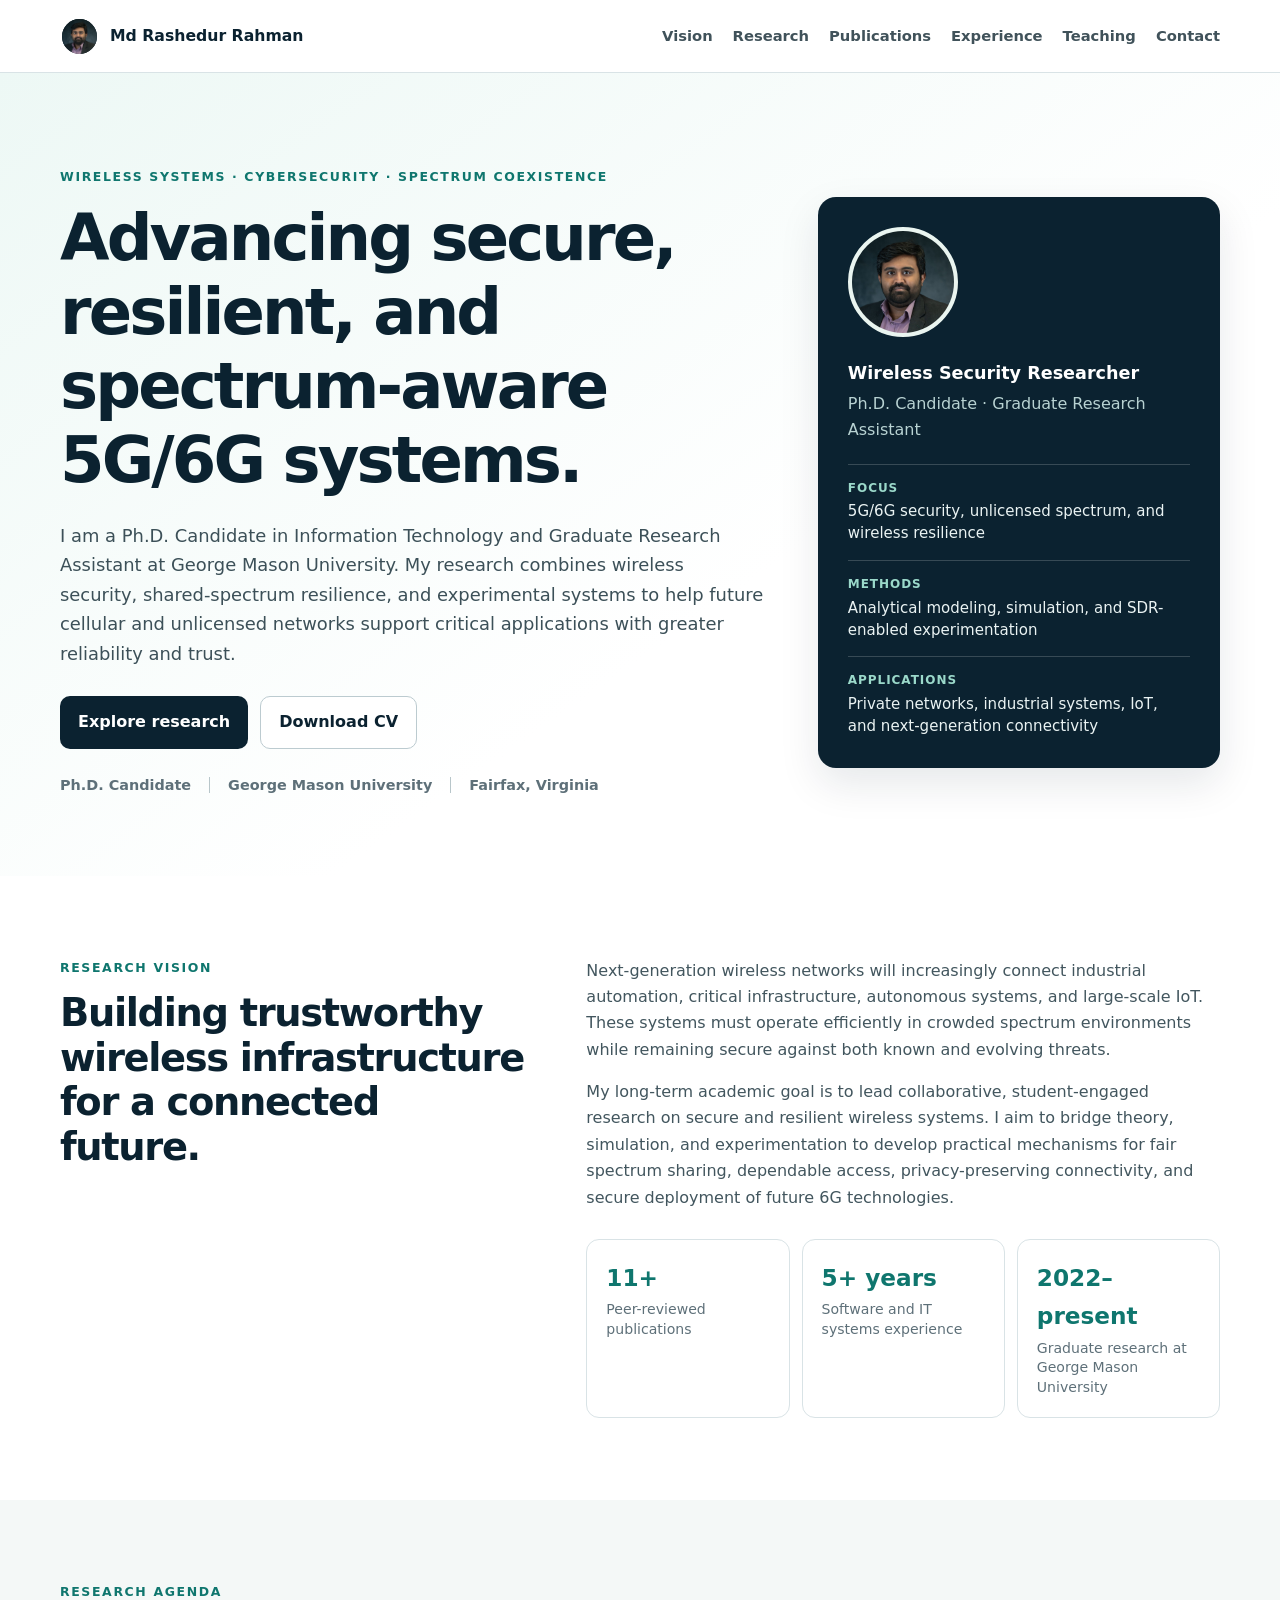
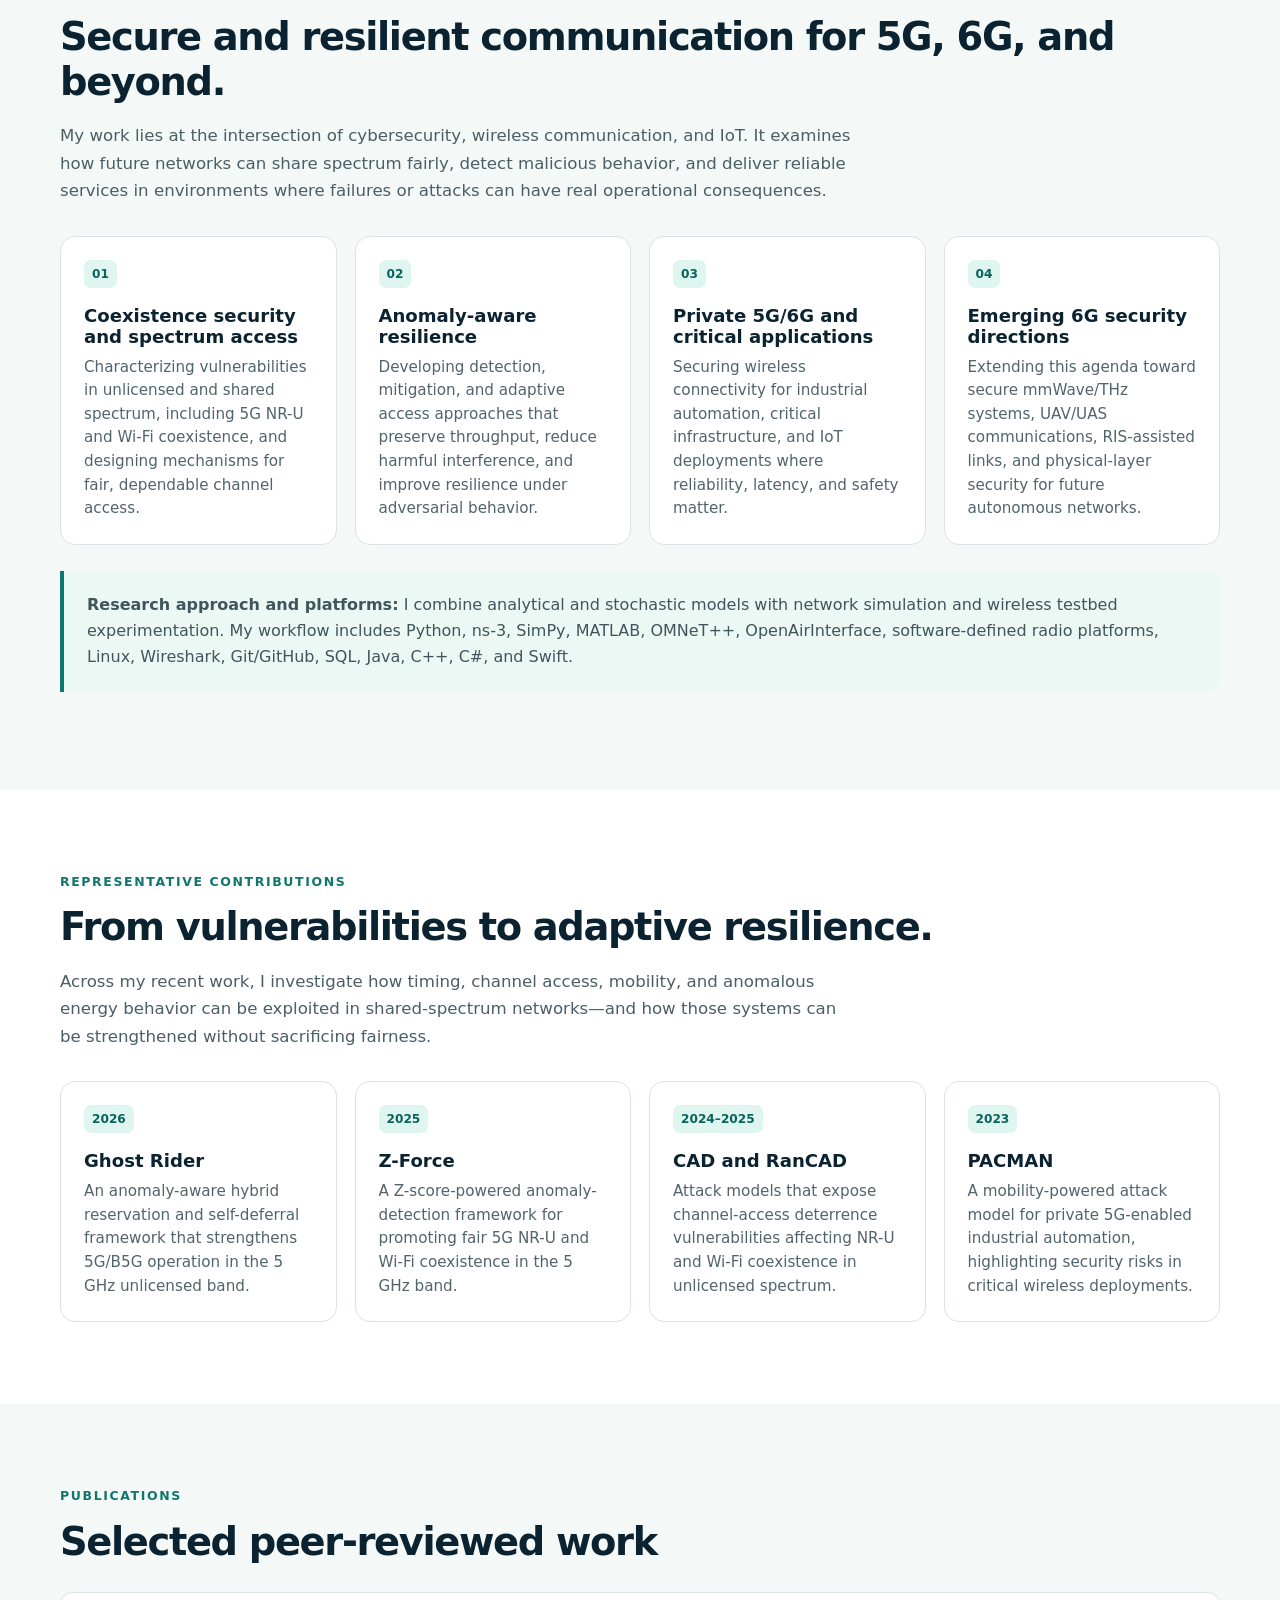
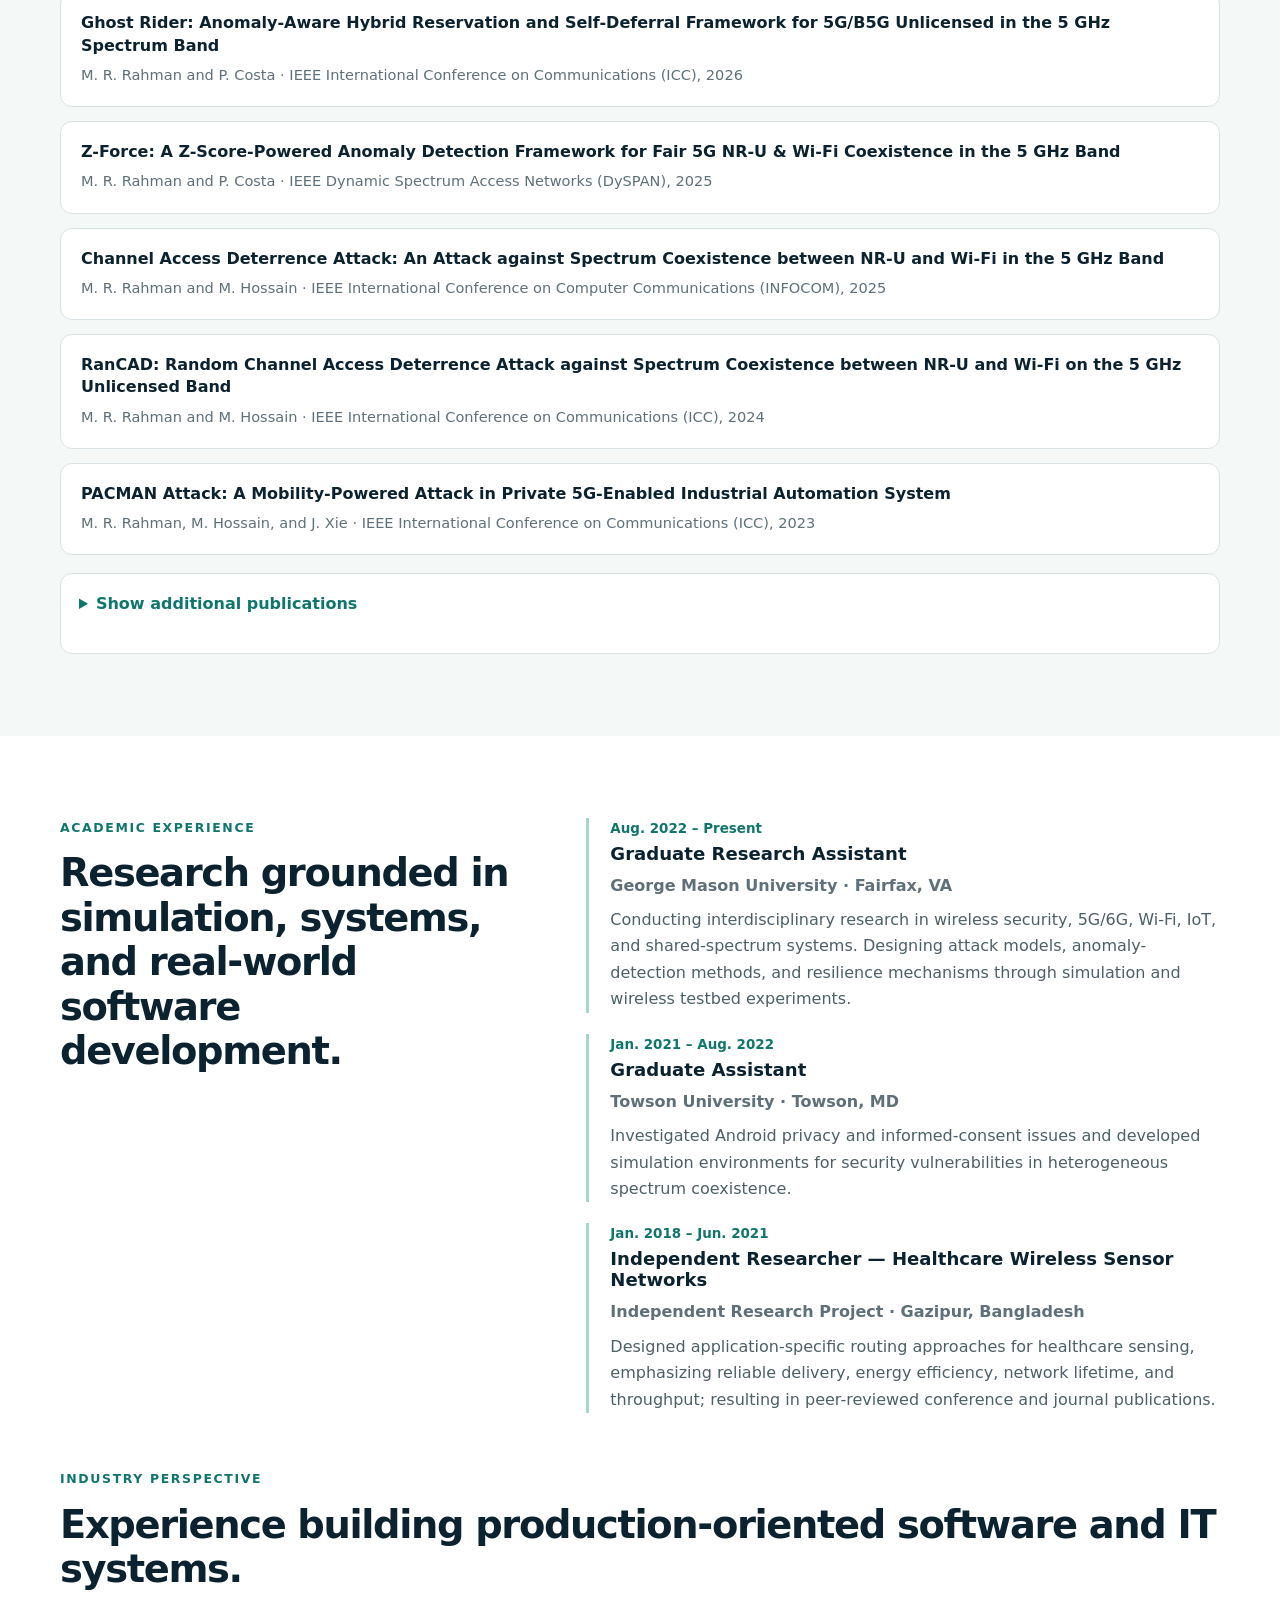
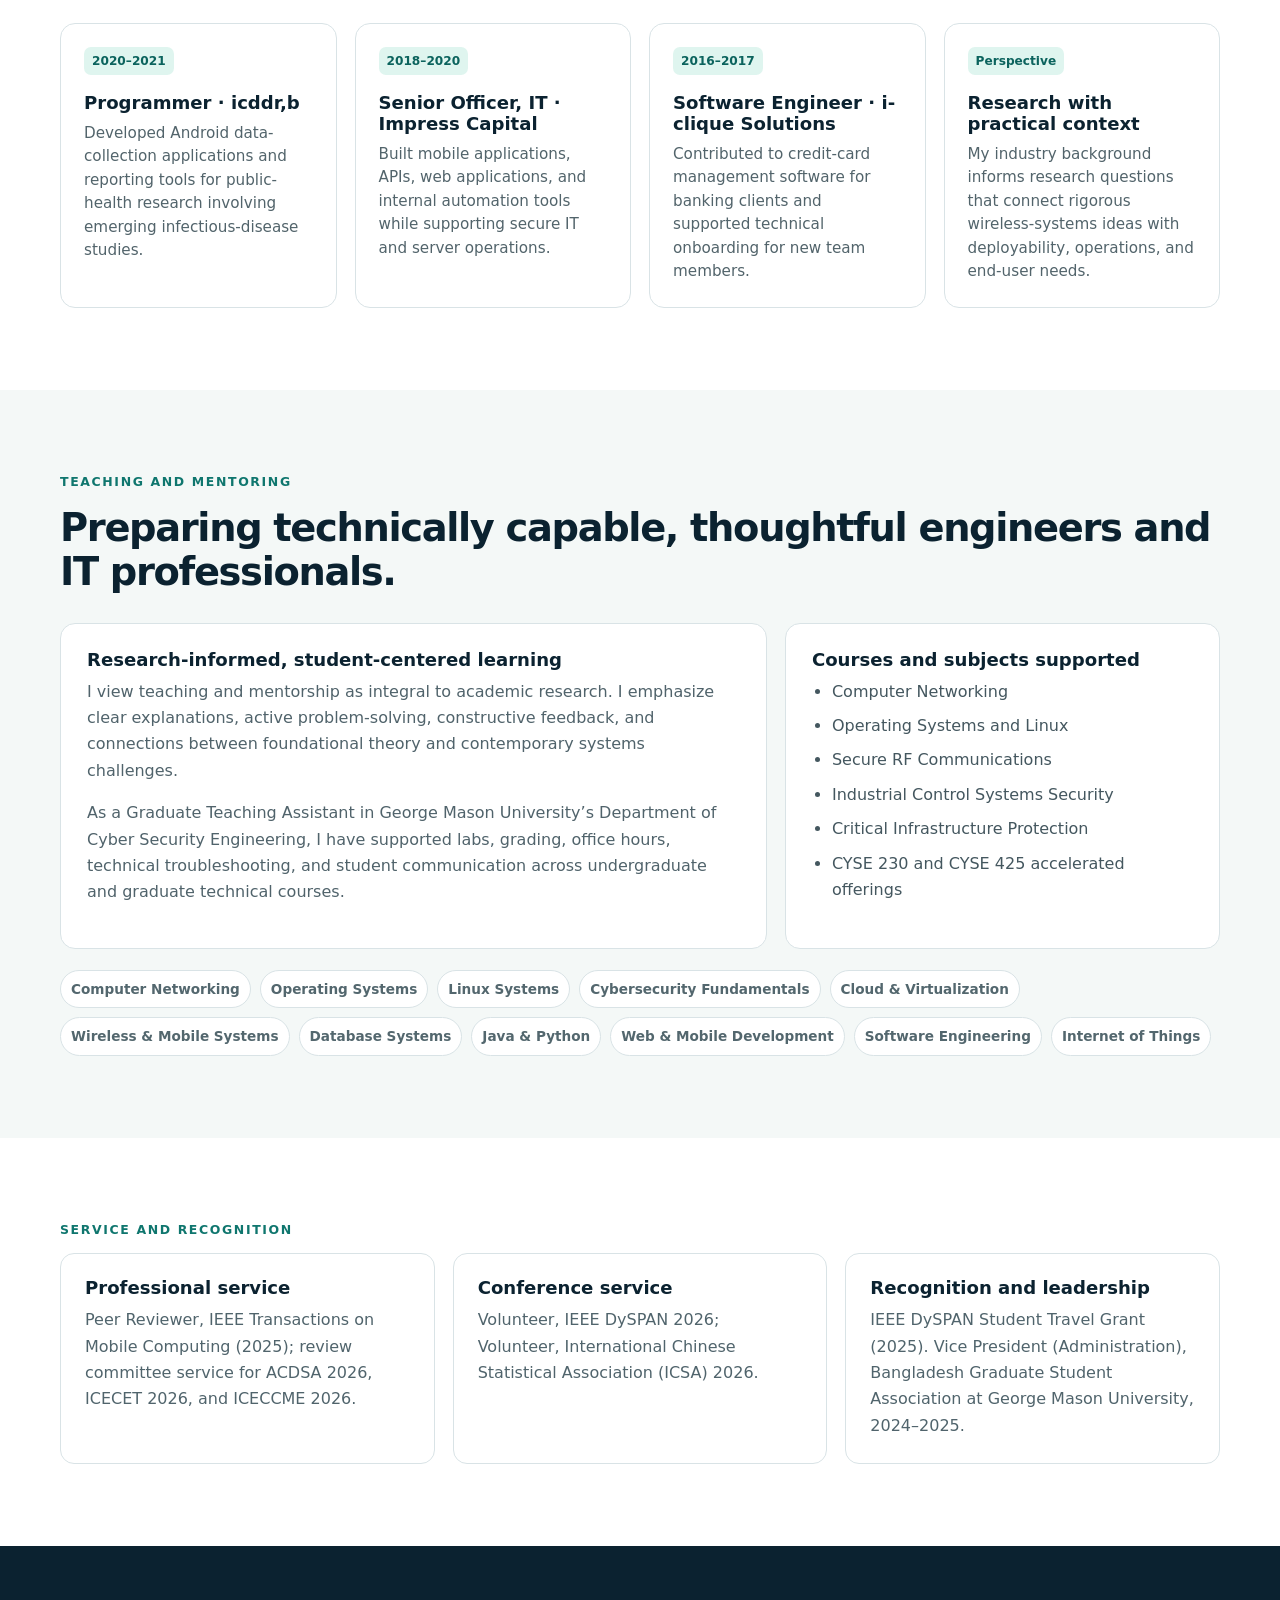
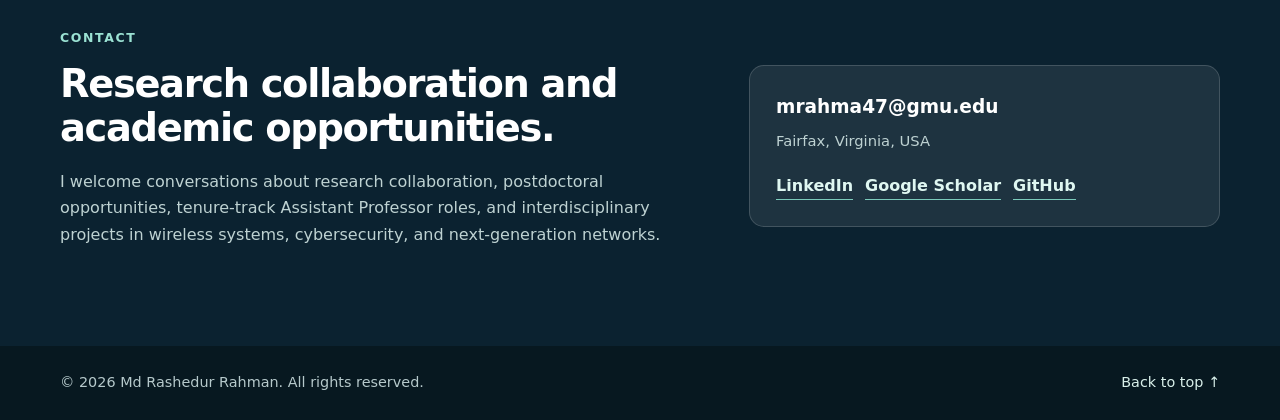
==== index.html @ af9aebd0 "Add link to Ghost Rider publication in index.html" ====
<!DOCTYPE html>
<html lang="en">
<head>
  <meta charset="UTF-8">
  <meta name="viewport" content="width=device-width, initial-scale=1.0">
  <meta name="description" content="Md Rashedur Rahman — Ph.D. Candidate researching secure, resilient, spectrum-aware 5G/6G wireless systems.">
  <meta name="theme-color" content="#0b2230">
  <title>Md Rashedur Rahman | Wireless Security Researcher</title>

  <style>
    :root {
      --navy: #0b2230;
      --navy-2: #123d4c;
      --teal: #0f766e;
      --teal-light: #dff5ef;
      --ink: #16232b;
      --muted: #5e7079;
      --line: #d9e3e6;
      --surface: #ffffff;
      --surface-soft: #f4f8f7;
      --shadow: 0 16px 40px rgba(11, 34, 48, 0.10);
      --radius: 18px;
      --max: 1160px;
    }

    * { box-sizing: border-box; }
    html { scroll-behavior: smooth; }
    body {
      margin: 0;
      color: var(--ink);
      background: var(--surface);
      font-family: Inter, ui-sans-serif, system-ui, -apple-system, BlinkMacSystemFont, "Segoe UI", sans-serif;
      line-height: 1.65;
    }

    a { color: inherit; }
    .container { width: min(var(--max), calc(100% - 40px)); margin: 0 auto; }
    .skip-link {
      position: absolute; left: -999px; top: 10px; z-index: 100;
      background: #fff; padding: 10px 14px; border-radius: 8px;
    }
    .skip-link:focus { left: 10px; }

    .site-header {
      position: sticky; top: 0; z-index: 50;
      background: rgba(255,255,255,.95); backdrop-filter: blur(10px);
      border-bottom: 1px solid var(--line);
    }
    .nav-wrap { min-height: 72px; display: flex; align-items: center; justify-content: space-between; gap: 20px; }
    .brand { display: inline-flex; align-items: center; gap: 11px; text-decoration: none; font-weight: 800; }
    .brand-mark {
      display: block;
      width: 39px;
      height: 39px;
      flex: 0 0 39px;
      border: 2px solid #ffffff;
      border-radius: 50%;
      background: var(--navy);
      object-fit: cover;
      object-position: center top;
    }
    .brand-text { color: var(--navy); font-size: .98rem; }
    .site-nav { display: flex; align-items: center; gap: 20px; }
    .site-nav a { text-decoration: none; color: #40525a; font-weight: 650; font-size: .92rem; }
    .site-nav a:hover, .site-nav a:focus { color: var(--teal); }
    .menu-toggle {
      display: none; border: 1px solid var(--line); background: #fff; padding: 8px 12px;
      border-radius: 9px; font: inherit; font-weight: 700; cursor: pointer;
    }

    .hero { padding: 94px 0 78px; background: linear-gradient(145deg, #edf8f5 0%, #ffffff 61%); }
    .hero-grid { display: grid; grid-template-columns: 1.4fr .8fr; gap: 54px; align-items: center; }
    .eyebrow {
      margin: 0 0 13px; color: var(--teal); font-size: .78rem; font-weight: 850;
      letter-spacing: .13em; text-transform: uppercase;
    }
    h1, h2, h3 { color: var(--navy); line-height: 1.16; }
    h1 { margin: 0; max-width: 790px; font-size: clamp(2.25rem, 5vw, 4.5rem); letter-spacing: -.045em; }
    h2 { margin: 0 0 18px; font-size: clamp(1.75rem, 3vw, 2.7rem); letter-spacing: -.035em; }
    h3 { margin: 0 0 8px; font-size: 1.13rem; }
    p { margin: 0 0 16px; }
    .hero-intro { margin-top: 23px; max-width: 800px; color: #3c5058; font-size: 1.12rem; }
    .hero-actions { display: flex; flex-wrap: wrap; gap: 12px; margin-top: 28px; }
    .button {
      display: inline-flex; justify-content: center; align-items: center; padding: 12px 18px; border-radius: 10px;
      text-decoration: none; font-weight: 800; transition: transform .2s ease, box-shadow .2s ease;
    }
    .button:hover { transform: translateY(-2px); box-shadow: 0 8px 20px rgba(11,34,48,.14); }
    .button-primary { background: var(--navy); color: #fff; }
    .button-secondary { background: #fff; color: var(--navy); border: 1px solid #bccbd0; }
    .hero-meta { display: flex; flex-wrap: wrap; gap: 9px 18px; margin-top: 25px; color: var(--muted); font-weight: 650; font-size: .9rem; }
    .hero-meta span:not(:last-child)::after { content: ""; margin-left: 18px; border-right: 1px solid #b8c6ca; }

    .profile-card { padding: 30px; background: var(--navy); color: #eaf3f3; border-radius: var(--radius); box-shadow: var(--shadow); }
    .profile-photo {
      width: 110px;
      height: 110px;
      display: block;
      margin: 0 0 22px;
      border: 4px solid #eaf5f0;
      border-radius: 50%;
      object-fit: cover;
      object-position: center top;
      background: #eaf5f0;
    }
    .profile-card h2, .profile-card h3 { color: #fff; }
    .profile-role { margin: 0; font-size: 1.1rem; font-weight: 780; color: #fff; }
    .profile-role-sub { margin: 3px 0 20px; color: #b8d2d2; }
    .facts { display: grid; gap: 15px; margin: 0; }
    .facts div { padding-top: 14px; border-top: 1px solid rgba(255,255,255,.18); }
    .facts dt { color: #9bd9ca; font-size: .75rem; font-weight: 850; text-transform: uppercase; letter-spacing: .08em; }
    .facts dd { margin: 3px 0 0; font-size: .94rem; line-height: 1.45; }

    .section { padding: 82px 0; }
    .section-soft { background: var(--surface-soft); }
    .section-intro { max-width: 800px; color: #4b5e66; font-size: 1.04rem; }
    .split { display: grid; grid-template-columns: .85fr 1.15fr; gap: 58px; }
    .prose { color: #42565e; }
    .fact-grid { display: grid; grid-template-columns: repeat(3, 1fr); gap: 12px; margin-top: 28px; }
    .fact-grid article { padding: 19px; background: #fff; border: 1px solid var(--line); border-radius: 13px; }
    .fact-grid strong { display: block; color: var(--teal); font-size: 1.45rem; }
    .fact-grid span { display: block; margin-top: 3px; color: var(--muted); font-size: .88rem; line-height: 1.4; }

    .grid-4 { display: grid; grid-template-columns: repeat(4, 1fr); gap: 18px; margin-top: 31px; }
    .card { padding: 23px; background: #fff; border: 1px solid var(--line); border-radius: 15px; }
    .card:hover { border-color: #a9c5c0; box-shadow: 0 10px 28px rgba(11,34,48,.06); }
    .card-number { display: inline-flex; padding: 4px 8px; margin-bottom: 18px; border-radius: 7px; background: var(--teal-light); color: #0b635d; font-size: .76rem; font-weight: 900; }
    .card p { margin: 0; color: #52646b; font-size: .95rem; line-height: 1.55; }
    .tools { margin-top: 26px; padding: 21px 23px; border-left: 4px solid var(--teal); background: #ecf8f4; border-radius: 0 12px 12px 0; color: #40555c; }

    .publication-list { display: grid; gap: 14px; padding: 0; margin: 28px 0 0; list-style: none; }
    .publication-list li { padding: 19px 20px; background: #fff; border: 1px solid var(--line); border-radius: 12px; }
    .pub-title { margin: 0 0 6px; color: var(--navy); font-weight: 780; line-height: 1.4; }
    .pub-meta { margin: 0; color: var(--muted); font-size: .91rem; }
    details { margin-top: 18px; padding: 0 18px 18px; background: #fff; border: 1px solid var(--line); border-radius: 12px; }
    summary { padding: 17px 0; cursor: pointer; color: var(--teal); font-weight: 820; }

    .timeline { display: grid; gap: 21px; }
    .timeline-item { padding-left: 21px; border-left: 3px solid #a4d6ca; }
    .timeline-date { margin: 0 0 4px; color: var(--teal); font-weight: 820; font-size: .84rem; }
    .timeline-place { margin: 0 0 8px; color: var(--muted); font-weight: 650; }
    .timeline-item p:last-child { margin-bottom: 0; color: #4c6067; }

    .teaching-grid { display: grid; grid-template-columns: 1.3fr .8fr; gap: 18px; margin-top: 28px; }
    .feature-card { padding: 26px; background: #fff; border: 1px solid var(--line); border-radius: 15px; }
    .feature-card p { color: #50636b; }
    .check-list { margin: 0; padding-left: 20px; color: #44575f; }
    .check-list li { margin: 8px 0; }
    .pill-group { display: flex; flex-wrap: wrap; gap: 9px; margin-top: 21px; }
    .pill-group span { padding: 7px 10px; background: #fff; border: 1px solid var(--line); border-radius: 99px; color: #53676e; font-size: .85rem; font-weight: 650; }

    .service-grid { display: grid; grid-template-columns: repeat(3, 1fr); gap: 18px; }
    .service-grid article { padding: 24px; border: 1px solid var(--line); border-radius: 14px; background: #fff; }
    .service-grid p { margin: 0; color: #50646c; }

    .contact { background: var(--navy); color: #eaf3f3; }
    .contact h2 { color: #fff; }
    .contact p { color: #bed2d2; }
    .contact-grid { display: grid; grid-template-columns: 1.15fr .85fr; gap: 52px; align-items: center; }
    .contact-card { padding: 26px; background: rgba(255,255,255,.08); border: 1px solid rgba(255,255,255,.16); border-radius: 15px; }
    .email { display: inline-block; color: #fff; font-size: 1.16rem; font-weight: 850; text-decoration: none; word-break: break-word; }
    .email:hover { color: #9be2d3; }
    .contact-note { margin-top: 6px; font-size: .92rem; }
    .profile-links { display: flex; flex-wrap: wrap; gap: 12px; margin-top: 20px; }
    .profile-links a { color: #dff7f1; text-decoration: none; font-weight: 750; border-bottom: 1px solid #7ac9ba; }

    .footer { padding: 25px 0; background: #071820; color: #b6c9cb; font-size: .9rem; }
    .footer-content { display: flex; justify-content: space-between; gap: 16px; align-items: center; }
    .footer p { margin: 0; }
    .footer a { color: #d9f0ea; text-decoration: none; }

    @media (max-width: 960px) {
      .hero-grid, .split, .contact-grid { grid-template-columns: 1fr; }
      .grid-4 { grid-template-columns: repeat(2, 1fr); }
      .profile-card { max-width: 620px; }
    }
    @media (max-width: 760px) {
      .container { width: min(var(--max), calc(100% - 28px)); }
      .site-nav {
        display: none; position: absolute; top: 72px; left: 0; right: 0; padding: 14px;
        background: #fff; border-bottom: 1px solid var(--line); box-shadow: 0 12px 25px rgba(11,34,48,.08);
      }
      .site-nav.open { display: grid; gap: 0; }
      .site-nav a { padding: 11px 14px; }
      .menu-toggle { display: inline-block; }
      .hero { padding: 68px 0 58px; }
      .section { padding: 62px 0; }
      .fact-grid, .grid-4, .teaching-grid, .service-grid { grid-template-columns: 1fr; }
      .hero-meta span:not(:last-child)::after { display: none; }
      .footer-content { align-items: flex-start; flex-direction: column; }
    }
  </style>
</head>
<body>
  <a class="skip-link" href="#main-content">Skip to content</a>

  <header class="site-header">
    <div class="container nav-wrap">
      <a class="brand" href="#home" aria-label="Md Rashedur Rahman home">
        <img
          class="brand-mark"
          src="assets/images/IMG_5291-2.JPG"
          alt=""
        >
        <span class="brand-text">Md Rashedur Rahman</span>
      </a>
      <button class="menu-toggle" type="button" aria-expanded="false" aria-controls="site-nav">Menu</button>
      <nav id="site-nav" class="site-nav" aria-label="Primary navigation">
        <a href="#vision">Vision</a>
        <a href="#research">Research</a>
        <a href="#publications">Publications</a>
        <a href="#experience">Experience</a>
        <a href="#teaching">Teaching</a>
        <a href="#contact">Contact</a>
      </nav>
    </div>
  </header>

  <main id="main-content">
    <section id="home" class="hero">
      <div class="container hero-grid">
        <div>
          <p class="eyebrow">Wireless systems · cybersecurity · spectrum coexistence</p>
          <h1>Advancing secure, resilient, and spectrum-aware 5G/6G systems.</h1>
          <p class="hero-intro">I am a Ph.D. Candidate in Information Technology and Graduate Research Assistant at George Mason University. My research combines wireless security, shared-spectrum resilience, and experimental systems to help future cellular and unlicensed networks support critical applications with greater reliability and trust.</p>
          <div class="hero-actions">
            <a class="button button-primary" href="#research">Explore research</a>
            <a class="button button-secondary" href="https://nil0819.github.io/mdrashedurrahman.github.io/assets/docs/Md_Rashedur_Rahman_CV.pdf" target="_blank" rel="noopener">Download CV</a>
          </div>
          <div class="hero-meta" aria-label="Professional summary">
            <span>Ph.D. Candidate</span>
            <span>George Mason University</span>
            <span>Fairfax, Virginia</span>
          </div>
        </div>

        <aside class="profile-card" aria-label="Profile summary">
          <img
            class="profile-photo"
            src="assets/images/IMG_5291-2.JPG"
            alt="Portrait of Md Rashedur Rahman"
          >
          <p class="profile-role">Wireless Security Researcher</p>
          <p class="profile-role-sub">Ph.D. Candidate · Graduate Research Assistant</p>
          <dl class="facts">
            <div><dt>Focus</dt><dd>5G/6G security, unlicensed spectrum, and wireless resilience</dd></div>
            <div><dt>Methods</dt><dd>Analytical modeling, simulation, and SDR-enabled experimentation</dd></div>
            <div><dt>Applications</dt><dd>Private networks, industrial systems, IoT, and next-generation connectivity</dd></div>
          </dl>
        </aside>
      </div>
    </section>

    <section id="vision" class="section">
      <div class="container split">
        <div>
          <p class="eyebrow">Research vision</p>
          <h2>Building trustworthy wireless infrastructure for a connected future.</h2>
        </div>
        <div class="prose">
          <p>Next-generation wireless networks will increasingly connect industrial automation, critical infrastructure, autonomous systems, and large-scale IoT. These systems must operate efficiently in crowded spectrum environments while remaining secure against both known and evolving threats.</p>
          <p>My long-term academic goal is to lead collaborative, student-engaged research on secure and resilient wireless systems. I aim to bridge theory, simulation, and experimentation to develop practical mechanisms for fair spectrum sharing, dependable access, privacy-preserving connectivity, and secure deployment of future 6G technologies.</p>
          <div class="fact-grid" aria-label="Research profile at a glance">
            <article><strong>11+</strong><span>Peer-reviewed publications</span></article>
            <article><strong>5+ years</strong><span>Software and IT systems experience</span></article>
            <article><strong>2022–present</strong><span>Graduate research at George Mason University</span></article>
          </div>
        </div>
      </div>
    </section>

    <section id="research" class="section section-soft">
      <div class="container">
        <p class="eyebrow">Research agenda</p>
        <h2>Secure and resilient communication for 5G, 6G, and beyond.</h2>
        <p class="section-intro">My work lies at the intersection of cybersecurity, wireless communication, and IoT. It examines how future networks can share spectrum fairly, detect malicious behavior, and deliver reliable services in environments where failures or attacks can have real operational consequences.</p>
        <div class="grid-4">
          <article class="card"><span class="card-number">01</span><h3>Coexistence security and spectrum access</h3><p>Characterizing vulnerabilities in unlicensed and shared spectrum, including 5G NR-U and Wi-Fi coexistence, and designing mechanisms for fair, dependable channel access.</p></article>
          <article class="card"><span class="card-number">02</span><h3>Anomaly-aware resilience</h3><p>Developing detection, mitigation, and adaptive access approaches that preserve throughput, reduce harmful interference, and improve resilience under adversarial behavior.</p></article>
          <article class="card"><span class="card-number">03</span><h3>Private 5G/6G and critical applications</h3><p>Securing wireless connectivity for industrial automation, critical infrastructure, and IoT deployments where reliability, latency, and safety matter.</p></article>
          <article class="card"><span class="card-number">04</span><h3>Emerging 6G security directions</h3><p>Extending this agenda toward secure mmWave/THz systems, UAV/UAS communications, RIS-assisted links, and physical-layer security for future autonomous networks.</p></article>
        </div>
        <p class="tools"><strong>Research approach and platforms:</strong> I combine analytical and stochastic models with network simulation and wireless testbed experimentation. My workflow includes Python, ns-3, SimPy, MATLAB, OMNeT++, OpenAirInterface, software-defined radio platforms, Linux, Wireshark, Git/GitHub, SQL, Java, C++, C#, and Swift.</p>
      </div>
    </section>

    <section class="section">
      <div class="container">
        <p class="eyebrow">Representative contributions</p>
        <h2>From vulnerabilities to adaptive resilience.</h2>
        <p class="section-intro">Across my recent work, I investigate how timing, channel access, mobility, and anomalous energy behavior can be exploited in shared-spectrum networks—and how those systems can be strengthened without sacrificing fairness.</p>
        <div class="grid-4">
          <article class="card" href="https://www.researchgate.net/profile/Md-Rashedur-Rahman-2/publication/401159210_Ghost_Rider-Anomaly_Aware_Hybrid_Reservation_and_Self-Deferral_Framework_for_5GB5G_Unlicensed_in_the_5GHz_Spectrum_Band/links/699defd842f94d1212ae5703/Ghost-Rider-Anomaly-Aware-Hybrid-Reservation-and-Self-Deferral-Framework-for-5G-B5G-Unlicensed-in-the-5GHz-Spectrum-Band.pdf"><span class="card-number">2026</span><h3>Ghost Rider</h3><p>An anomaly-aware hybrid reservation and self-deferral framework that strengthens 5G/B5G operation in the 5 GHz unlicensed band.</p></article>
          <article class="card"><span class="card-number">2025</span><h3>Z-Force</h3><p>A Z-score-powered anomaly-detection framework for promoting fair 5G NR-U and Wi-Fi coexistence in the 5 GHz band.</p></article>
          <article class="card"><span class="card-number">2024–2025</span><h3>CAD and RanCAD</h3><p>Attack models that expose channel-access deterrence vulnerabilities affecting NR-U and Wi-Fi coexistence in unlicensed spectrum.</p></article>
          <article class="card"><span class="card-number">2023</span><h3>PACMAN</h3><p>A mobility-powered attack model for private 5G-enabled industrial automation, highlighting security risks in critical wireless deployments.</p></article>
        </div>
      </div>
    </section>

    <section id="publications" class="section section-soft">
      <div class="container">
        <p class="eyebrow">Publications</p>
        <h2>Selected peer-reviewed work</h2>
        <ol class="publication-list">
          <li><p class="pub-title">Ghost Rider: Anomaly-Aware Hybrid Reservation and Self-Deferral Framework for 5G/B5G Unlicensed in the 5 GHz Spectrum Band</p><p class="pub-meta">M. R. Rahman and P. Costa · IEEE International Conference on Communications (ICC), 2026</p></li>
          <li><p class="pub-title">Z-Force: A Z-Score-Powered Anomaly Detection Framework for Fair 5G NR-U &amp; Wi-Fi Coexistence in the 5 GHz Band</p><p class="pub-meta">M. R. Rahman and P. Costa · IEEE Dynamic Spectrum Access Networks (DySPAN), 2025</p></li>
          <li><p class="pub-title">Channel Access Deterrence Attack: An Attack against Spectrum Coexistence between NR-U and Wi-Fi in the 5 GHz Band</p><p class="pub-meta">M. R. Rahman and M. Hossain · IEEE International Conference on Computer Communications (INFOCOM), 2025</p></li>
          <li><p class="pub-title">RanCAD: Random Channel Access Deterrence Attack against Spectrum Coexistence between NR-U and Wi-Fi on the 5 GHz Unlicensed Band</p><p class="pub-meta">M. R. Rahman and M. Hossain · IEEE International Conference on Communications (ICC), 2024</p></li>
          <li><p class="pub-title">PACMAN Attack: A Mobility-Powered Attack in Private 5G-Enabled Industrial Automation System</p><p class="pub-meta">M. R. Rahman, M. Hossain, and J. Xie · IEEE International Conference on Communications (ICC), 2023</p></li>
        </ol>
        <details>
          <summary>Show additional publications</summary>
          <ol class="publication-list">
            <li><p class="pub-title">I Don’t Know Why You Need My Data: A Case Study of Popular Social Media Privacy Policies</p><p class="pub-meta">E. Miller, M. R. Rahman, M. Hossain, and A. I. Ali-Gombe · ACM CODASPY, 2022</p></li>
            <li><p class="pub-title">Intent-Aware Permission Architecture: A Model for Rethinking Informed Consent for Android Apps</p><p class="pub-meta">M. R. Rahman, E. Miller, M. Hossain, and A. I. Ali-Gombe · ICISSP, 2022</p></li>
            <li><p class="pub-title">ASRPH: Application Specific Routing Protocol for Health Care</p><p class="pub-meta">M. R. Rahman, M. M. Islam, A. I. Pritom, and Y. Alsaawy · Computer Networks, 2021</p></li>
            <li><p class="pub-title">Combining Movement Model with Finger-Stroke Level Model towards Designing a Security Enhancing Mobile Friendly CAPTCHA</p><p class="pub-meta">A. I. Pritom, M. Z. Chowdhury, J. Protim, S. Roy, M. R. Rahman, and S. M. Promi · ICSCA, 2020</p></li>
            <li><p class="pub-title">Development of a Tangent Based Robust Speech Feature Extraction Model</p><p class="pub-meta">M. T. Hosain, A. Al Arif, A. I. Pritom, M. R. Rahman, and M. Z. Islam · ICONCS, 2020</p></li>
            <li><p class="pub-title">Application Specific Energy Aware and Reliable Routing Protocol for Wireless Sensor Network</p><p class="pub-meta">M. R. Rahman, M. M. Islam, E. A. Shahaz, and Y. Alsaawy · ICSCC, 2019</p></li>
          </ol>
        </details>
      </div>
    </section>

    <section id="experience" class="section">
      <div class="container split">
        <div>
          <p class="eyebrow">Academic experience</p>
          <h2>Research grounded in simulation, systems, and real-world software development.</h2>
        </div>
        <div class="timeline">
          <article class="timeline-item"><p class="timeline-date">Aug. 2022 – Present</p><h3>Graduate Research Assistant</h3><p class="timeline-place">George Mason University · Fairfax, VA</p><p>Conducting interdisciplinary research in wireless security, 5G/6G, Wi-Fi, IoT, and shared-spectrum systems. Designing attack models, anomaly-detection methods, and resilience mechanisms through simulation and wireless testbed experiments.</p></article>
          <article class="timeline-item"><p class="timeline-date">Jan. 2021 – Aug. 2022</p><h3>Graduate Assistant</h3><p class="timeline-place">Towson University · Towson, MD</p><p>Investigated Android privacy and informed-consent issues and developed simulation environments for security vulnerabilities in heterogeneous spectrum coexistence.</p></article>
          <article class="timeline-item"><p class="timeline-date">Jan. 2018 – Jun. 2021</p><h3>Independent Researcher — Healthcare Wireless Sensor Networks</h3><p class="timeline-place">Independent Research Project · Gazipur, Bangladesh</p><p>Designed application-specific routing approaches for healthcare sensing, emphasizing reliable delivery, energy efficiency, network lifetime, and throughput; resulting in peer-reviewed conference and journal publications.</p></article>
        </div>
      </div>

      <div class="container" style="margin-top:56px">
        <p class="eyebrow">Industry perspective</p>
        <h2>Experience building production-oriented software and IT systems.</h2>
        <div class="grid-4">
          <article class="card"><span class="card-number">2020–2021</span><h3>Programmer · icddr,b</h3><p>Developed Android data-collection applications and reporting tools for public-health research involving emerging infectious-disease studies.</p></article>
          <article class="card"><span class="card-number">2018–2020</span><h3>Senior Officer, IT · Impress Capital</h3><p>Built mobile applications, APIs, web applications, and internal automation tools while supporting secure IT and server operations.</p></article>
          <article class="card"><span class="card-number">2016–2017</span><h3>Software Engineer · i-clique Solutions</h3><p>Contributed to credit-card management software for banking clients and supported technical onboarding for new team members.</p></article>
          <article class="card"><span class="card-number">Perspective</span><h3>Research with practical context</h3><p>My industry background informs research questions that connect rigorous wireless-systems ideas with deployability, operations, and end-user needs.</p></article>
        </div>
      </div>
    </section>

    <section id="teaching" class="section section-soft">
      <div class="container">
        <p class="eyebrow">Teaching and mentoring</p>
        <h2>Preparing technically capable, thoughtful engineers and IT professionals.</h2>
        <div class="teaching-grid">
          <article class="feature-card"><h3>Research-informed, student-centered learning</h3><p>I view teaching and mentorship as integral to academic research. I emphasize clear explanations, active problem-solving, constructive feedback, and connections between foundational theory and contemporary systems challenges.</p><p>As a Graduate Teaching Assistant in George Mason University’s Department of Cyber Security Engineering, I have supported labs, grading, office hours, technical troubleshooting, and student communication across undergraduate and graduate technical courses.</p></article>
          <article class="feature-card"><h3>Courses and subjects supported</h3><ul class="check-list"><li>Computer Networking</li><li>Operating Systems and Linux</li><li>Secure RF Communications</li><li>Industrial Control Systems Security</li><li>Critical Infrastructure Protection</li><li>CYSE 230 and CYSE 425 accelerated offerings</li></ul></article>
        </div>
        <div class="pill-group" aria-label="Teaching and mentoring areas"><span>Computer Networking</span><span>Operating Systems</span><span>Linux Systems</span><span>Cybersecurity Fundamentals</span><span>Cloud &amp; Virtualization</span><span>Wireless &amp; Mobile Systems</span><span>Database Systems</span><span>Java &amp; Python</span><span>Web &amp; Mobile Development</span><span>Software Engineering</span><span>Internet of Things</span></div>
      </div>
    </section>

    <section class="section">
      <div class="container">
        <p class="eyebrow">Service and recognition</p>
        <div class="service-grid">
          <article><h3>Professional service</h3><p>Peer Reviewer, IEEE Transactions on Mobile Computing (2025); review committee service for ACDSA 2026, ICECET 2026, and ICECCME 2026.</p></article>
          <article><h3>Conference service</h3><p>Volunteer, IEEE DySPAN 2026; Volunteer, International Chinese Statistical Association (ICSA) 2026.</p></article>
          <article><h3>Recognition and leadership</h3><p>IEEE DySPAN Student Travel Grant (2025). Vice President (Administration), Bangladesh Graduate Student Association at George Mason University, 2024–2025.</p></article>
        </div>
      </div>
    </section>

    <section id="contact" class="section contact">
      <div class="container contact-grid">
        <div>
          <p class="eyebrow" style="color:#9be2d3">Contact</p>
          <h2>Research collaboration and academic opportunities.</h2>
          <p>I welcome conversations about research collaboration, postdoctoral opportunities, tenure-track Assistant Professor roles, and interdisciplinary projects in wireless systems, cybersecurity, and next-generation networks.</p>
        </div>
        <div class="contact-card">
          <a class="email" href="mailto:mrahma47@gmu.edu">mrahma47@gmu.edu</a>
          <p class="contact-note">Fairfax, Virginia, USA</p>
          <div class="profile-links">
            <a href="https://www.linkedin.com/in/md-rashedur-rahman/" target="_blank" rel="noopener">LinkedIn</a>
            <a href="https://scholar.google.com/citations?user=V_BsahgAAAAJ&amp;hl=en" target="_blank" rel="noopener">Google Scholar</a>
            <a href="https://github.com/nil0819" target="_blank" rel="noopener">GitHub</a>
          </div>
        </div>
      </div>
    </section>
  </main>

  <footer class="footer">
    <div class="container footer-content">
      <p>© <span id="year"></span> Md Rashedur Rahman. All rights reserved.</p>
      <a href="#home">Back to top ↑</a>
    </div>
  </footer>

  <script>
    const toggle = document.querySelector('.menu-toggle');
    const nav = document.querySelector('.site-nav');

    toggle.addEventListener('click', () => {
      const isOpen = nav.classList.toggle('open');
      toggle.setAttribute('aria-expanded', String(isOpen));
    });

    nav.querySelectorAll('a').forEach((link) => {
      link.addEventListener('click', () => {
        nav.classList.remove('open');
        toggle.setAttribute('aria-expanded', 'false');
      });
    });

    document.getElementById('year').textContent = new Date().getFullYear();
  </script>
</body>
</html>
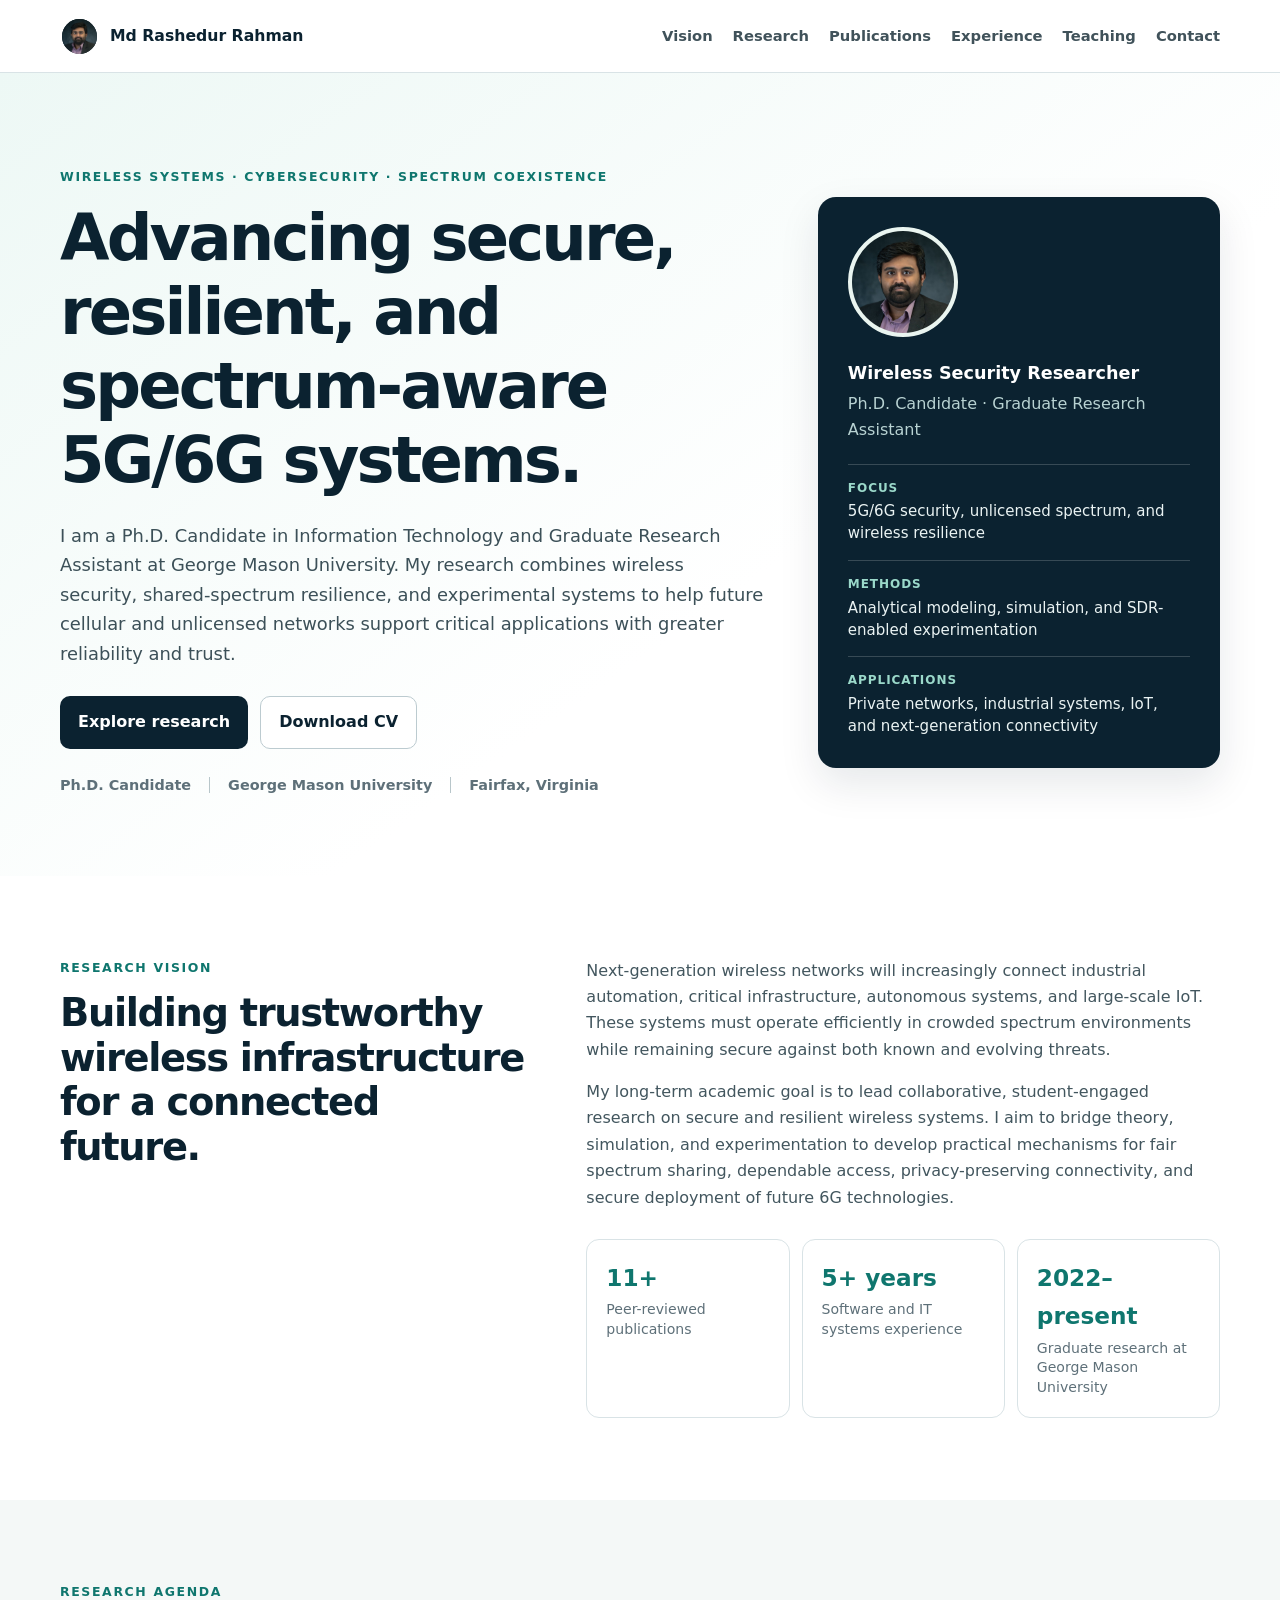
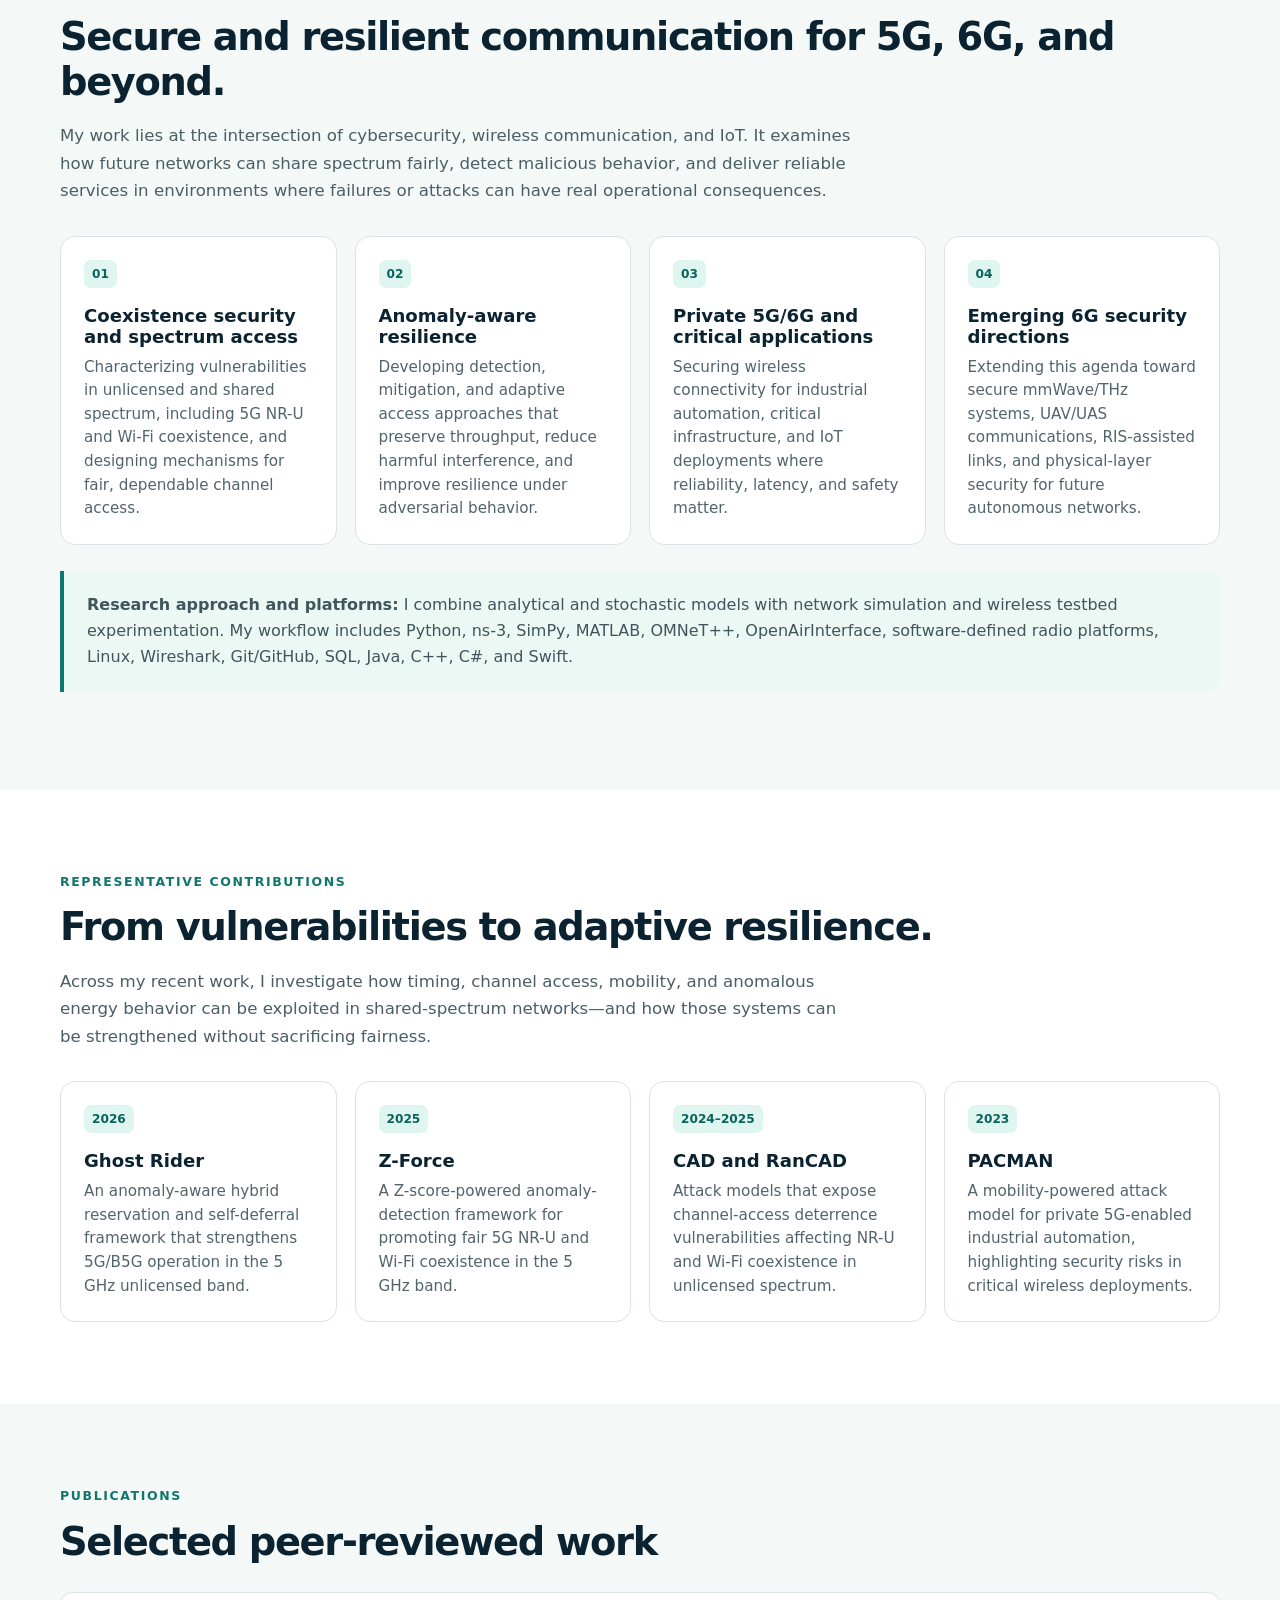
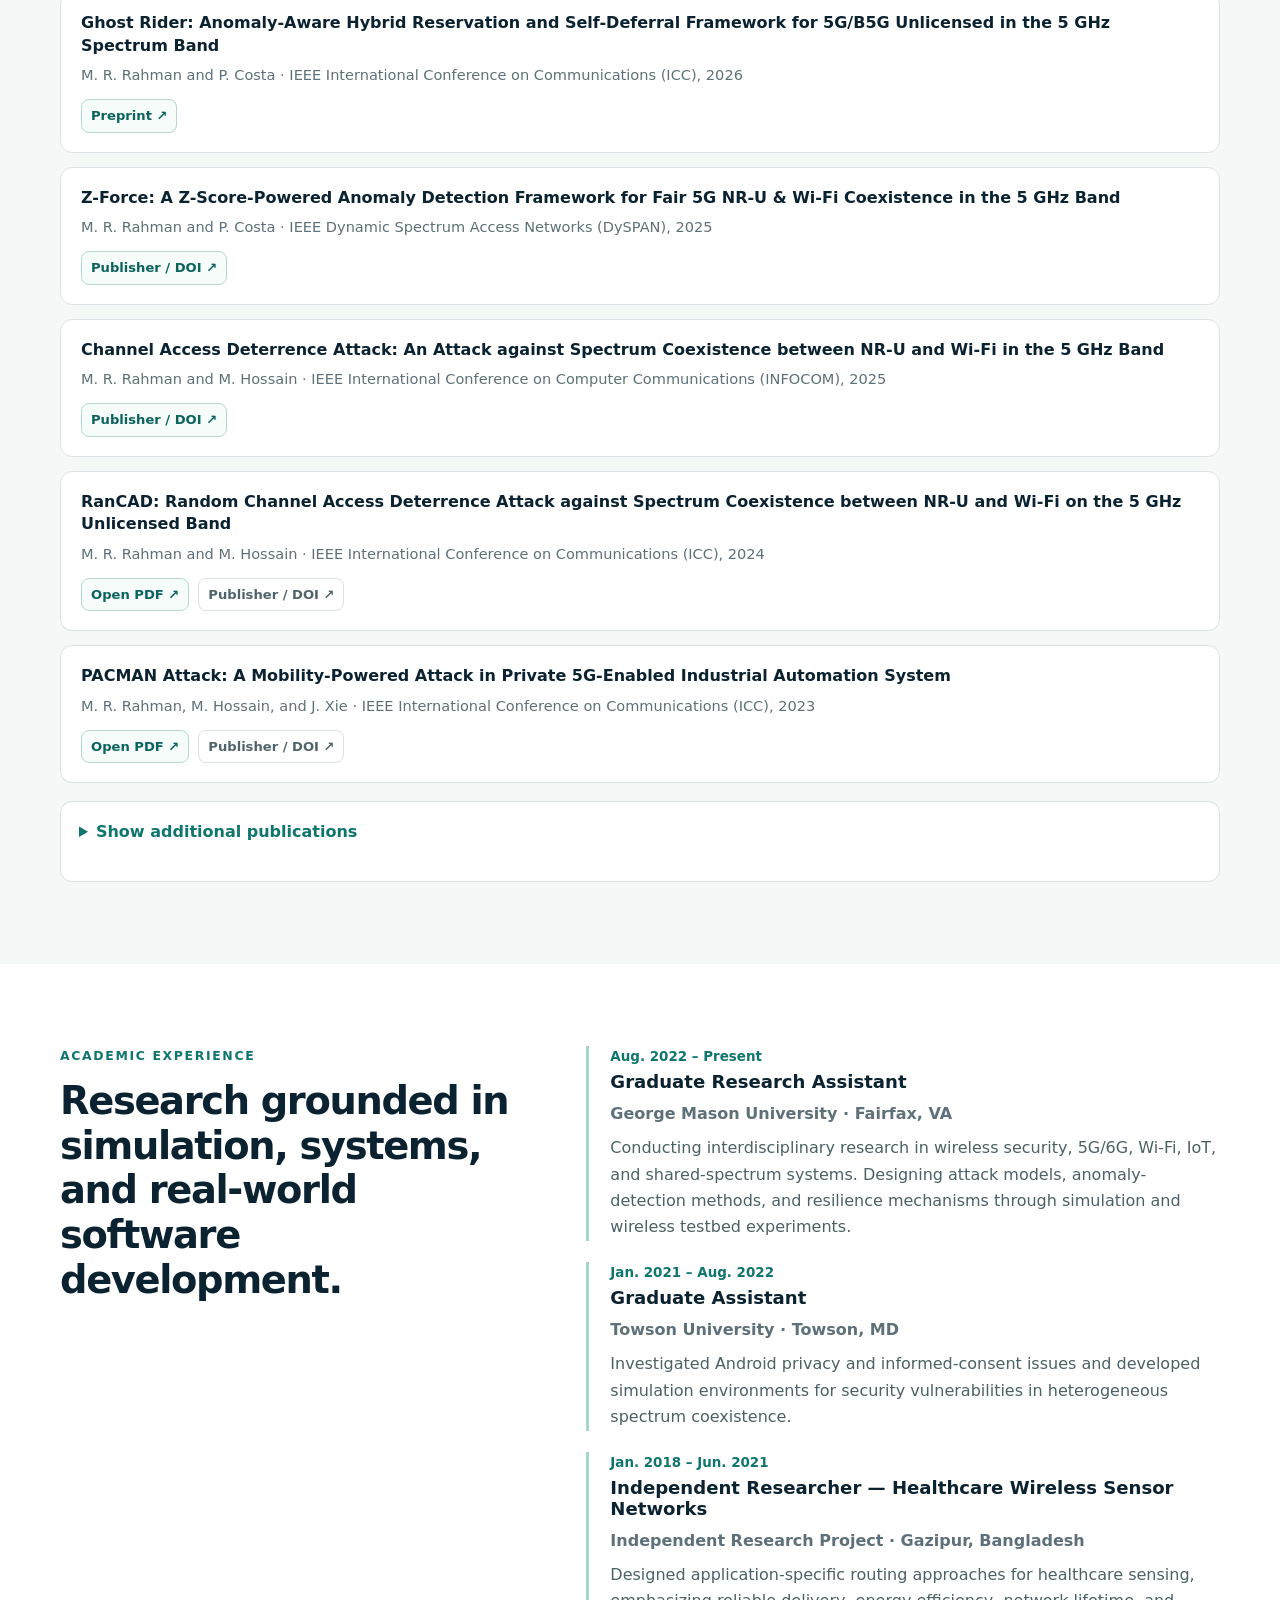
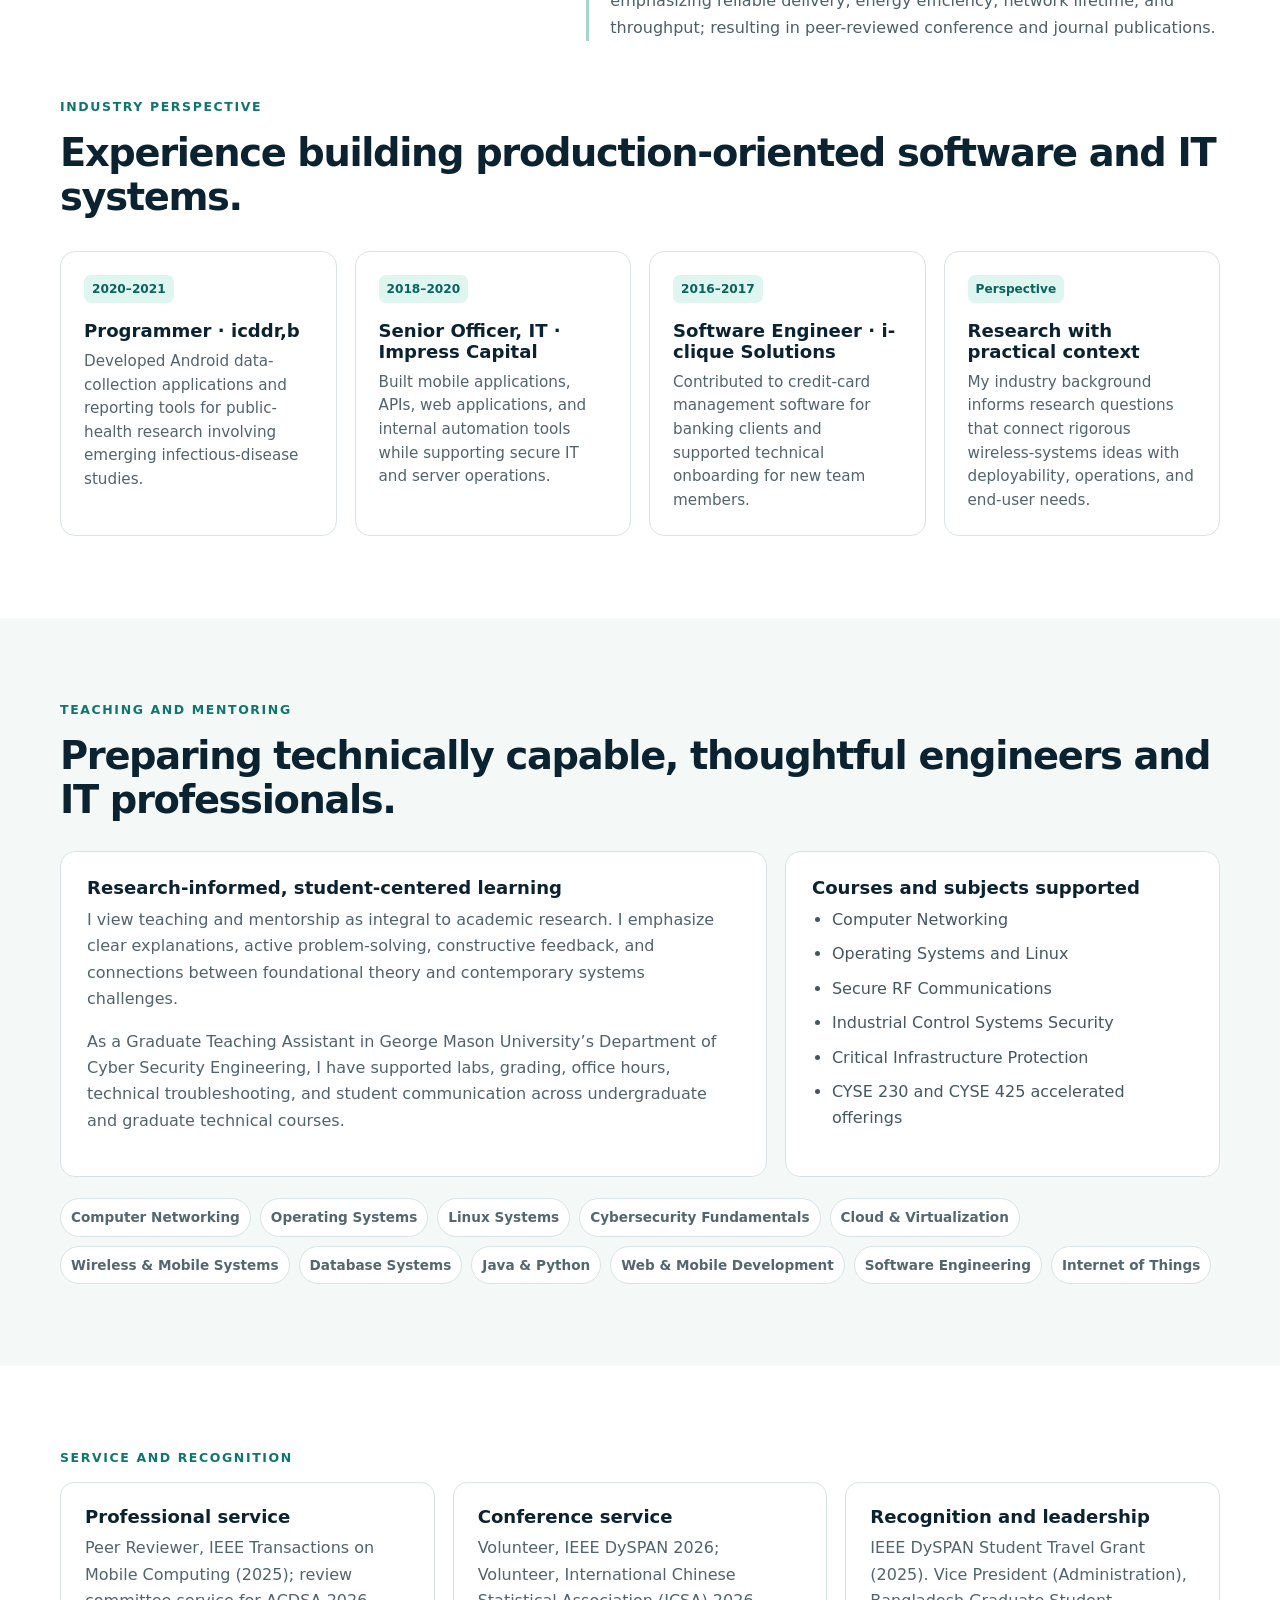
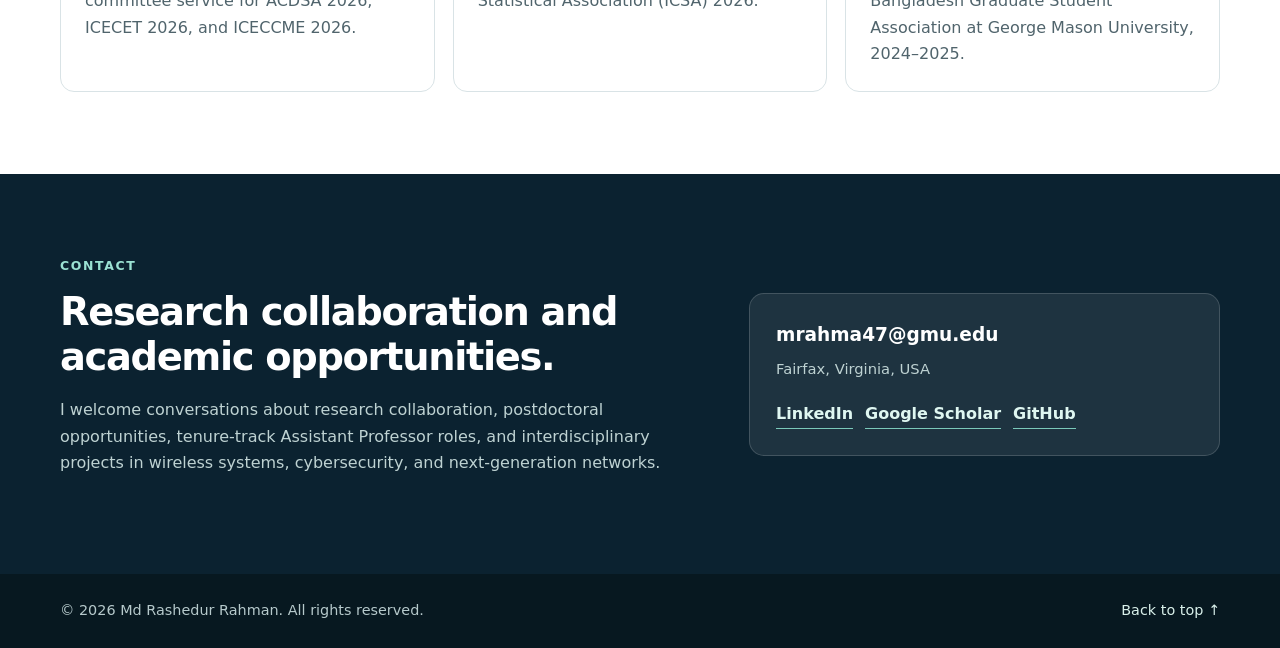
==== commit 71449428: "Enhance publication list with links and styles Updated publication entries to include links and impr" ====
--- a/index.html
+++ b/index.html
@@ -131,7 +131,17 @@
     .publication-list { display: grid; gap: 14px; padding: 0; margin: 28px 0 0; list-style: none; }
     .publication-list li { padding: 19px 20px; background: #fff; border: 1px solid var(--line); border-radius: 12px; }
     .pub-title { margin: 0 0 6px; color: var(--navy); font-weight: 780; line-height: 1.4; }
+    .pub-title-link { color: inherit; text-decoration: none; }
+    .pub-title-link:hover, .pub-title-link:focus { color: var(--teal); text-decoration: underline; text-decoration-thickness: 2px; text-underline-offset: 3px; }
     .pub-meta { margin: 0; color: var(--muted); font-size: .91rem; }
+    .pub-actions { display: flex; flex-wrap: wrap; gap: 9px; margin-top: 12px; }
+    .pub-action {
+      display: inline-flex; align-items: center; padding: 5px 9px; border: 1px solid #b8d6cf;
+      border-radius: 8px; background: #f6fcfa; color: #0b635d; text-decoration: none;
+      font-size: .82rem; font-weight: 800;
+    }
+    .pub-action:hover, .pub-action:focus { background: var(--teal); border-color: var(--teal); color: #fff; }
+    .pub-action--secondary { background: #fff; border-color: var(--line); color: #52646b; }
     details { margin-top: 18px; padding: 0 18px 18px; background: #fff; border: 1px solid var(--line); border-radius: 12px; }
     summary { padding: 17px 0; cursor: pointer; color: var(--teal); font-weight: 820; }
 
@@ -290,7 +300,7 @@
         <h2>From vulnerabilities to adaptive resilience.</h2>
         <p class="section-intro">Across my recent work, I investigate how timing, channel access, mobility, and anomalous energy behavior can be exploited in shared-spectrum networks—and how those systems can be strengthened without sacrificing fairness.</p>
         <div class="grid-4">
-          <article class="card" href="https://www.researchgate.net/profile/Md-Rashedur-Rahman-2/publication/401159210_Ghost_Rider-Anomaly_Aware_Hybrid_Reservation_and_Self-Deferral_Framework_for_5GB5G_Unlicensed_in_the_5GHz_Spectrum_Band/links/699defd842f94d1212ae5703/Ghost-Rider-Anomaly-Aware-Hybrid-Reservation-and-Self-Deferral-Framework-for-5G-B5G-Unlicensed-in-the-5GHz-Spectrum-Band.pdf"><span class="card-number">2026</span><h3>Ghost Rider</h3><p>An anomaly-aware hybrid reservation and self-deferral framework that strengthens 5G/B5G operation in the 5 GHz unlicensed band.</p></article>
+          <article class="card"><span class="card-number">2026</span><h3>Ghost Rider</h3><p>An anomaly-aware hybrid reservation and self-deferral framework that strengthens 5G/B5G operation in the 5 GHz unlicensed band.</p></article>
           <article class="card"><span class="card-number">2025</span><h3>Z-Force</h3><p>A Z-score-powered anomaly-detection framework for promoting fair 5G NR-U and Wi-Fi coexistence in the 5 GHz band.</p></article>
           <article class="card"><span class="card-number">2024–2025</span><h3>CAD and RanCAD</h3><p>Attack models that expose channel-access deterrence vulnerabilities affecting NR-U and Wi-Fi coexistence in unlicensed spectrum.</p></article>
           <article class="card"><span class="card-number">2023</span><h3>PACMAN</h3><p>A mobility-powered attack model for private 5G-enabled industrial automation, highlighting security risks in critical wireless deployments.</p></article>
@@ -303,21 +313,65 @@
         <p class="eyebrow">Publications</p>
         <h2>Selected peer-reviewed work</h2>
         <ol class="publication-list">
-          <li><p class="pub-title">Ghost Rider: Anomaly-Aware Hybrid Reservation and Self-Deferral Framework for 5G/B5G Unlicensed in the 5 GHz Spectrum Band</p><p class="pub-meta">M. R. Rahman and P. Costa · IEEE International Conference on Communications (ICC), 2026</p></li>
-          <li><p class="pub-title">Z-Force: A Z-Score-Powered Anomaly Detection Framework for Fair 5G NR-U &amp; Wi-Fi Coexistence in the 5 GHz Band</p><p class="pub-meta">M. R. Rahman and P. Costa · IEEE Dynamic Spectrum Access Networks (DySPAN), 2025</p></li>
-          <li><p class="pub-title">Channel Access Deterrence Attack: An Attack against Spectrum Coexistence between NR-U and Wi-Fi in the 5 GHz Band</p><p class="pub-meta">M. R. Rahman and M. Hossain · IEEE International Conference on Computer Communications (INFOCOM), 2025</p></li>
-          <li><p class="pub-title">RanCAD: Random Channel Access Deterrence Attack against Spectrum Coexistence between NR-U and Wi-Fi on the 5 GHz Unlicensed Band</p><p class="pub-meta">M. R. Rahman and M. Hossain · IEEE International Conference on Communications (ICC), 2024</p></li>
-          <li><p class="pub-title">PACMAN Attack: A Mobility-Powered Attack in Private 5G-Enabled Industrial Automation System</p><p class="pub-meta">M. R. Rahman, M. Hossain, and J. Xie · IEEE International Conference on Communications (ICC), 2023</p></li>
+          <li>
+            <p class="pub-title"><a class="pub-title-link" href="https://www.researchgate.net/publication/401159210_Ghost_Rider-Anomaly_Aware_Hybrid_Reservation_and_Self-Deferral_Framework_for_5GB5G_Unlicensed_in_the_5GHz_Spectrum_Band" target="_blank" rel="noopener">Ghost Rider: Anomaly-Aware Hybrid Reservation and Self-Deferral Framework for 5G/B5G Unlicensed in the 5 GHz Spectrum Band</a></p>
+            <p class="pub-meta">M. R. Rahman and P. Costa · IEEE International Conference on Communications (ICC), 2026</p>
+            <div class="pub-actions"><a class="pub-action" href="https://www.researchgate.net/publication/401159210_Ghost_Rider-Anomaly_Aware_Hybrid_Reservation_and_Self-Deferral_Framework_for_5GB5G_Unlicensed_in_the_5GHz_Spectrum_Band" target="_blank" rel="noopener">Preprint ↗</a></div>
+          </li>
+          <li>
+            <p class="pub-title"><a class="pub-title-link" href="https://doi.org/10.1109/DySPAN64764.2025.11115904" target="_blank" rel="noopener">Z-Force: A Z-Score-Powered Anomaly Detection Framework for Fair 5G NR-U &amp; Wi-Fi Coexistence in the 5 GHz Band</a></p>
+            <p class="pub-meta">M. R. Rahman and P. Costa · IEEE Dynamic Spectrum Access Networks (DySPAN), 2025</p>
+            <div class="pub-actions"><a class="pub-action" href="https://doi.org/10.1109/DySPAN64764.2025.11115904" target="_blank" rel="noopener">Publisher / DOI ↗</a></div>
+          </li>
+          <li>
+            <p class="pub-title"><a class="pub-title-link" href="https://doi.org/10.1109/INFOCOM55648.2025.11044478" target="_blank" rel="noopener">Channel Access Deterrence Attack: An Attack against Spectrum Coexistence between NR-U and Wi-Fi in the 5 GHz Band</a></p>
+            <p class="pub-meta">M. R. Rahman and M. Hossain · IEEE International Conference on Computer Communications (INFOCOM), 2025</p>
+            <div class="pub-actions"><a class="pub-action" href="https://doi.org/10.1109/INFOCOM55648.2025.11044478" target="_blank" rel="noopener">Publisher / DOI ↗</a></div>
+          </li>
+          <li>
+            <p class="pub-title"><a class="pub-title-link" href="https://par.nsf.gov/servlets/purl/10538959" target="_blank" rel="noopener">RanCAD: Random Channel Access Deterrence Attack against Spectrum Coexistence between NR-U and Wi-Fi on the 5 GHz Unlicensed Band</a></p>
+            <p class="pub-meta">M. R. Rahman and M. Hossain · IEEE International Conference on Communications (ICC), 2024</p>
+            <div class="pub-actions"><a class="pub-action" href="https://par.nsf.gov/servlets/purl/10538959" target="_blank" rel="noopener">Open PDF ↗</a><a class="pub-action pub-action--secondary" href="https://doi.org/10.1109/ICC51166.2024.10622917" target="_blank" rel="noopener">Publisher / DOI ↗</a></div>
+          </li>
+          <li>
+            <p class="pub-title"><a class="pub-title-link" href="https://arxiv.org/pdf/2302.08563" target="_blank" rel="noopener">PACMAN Attack: A Mobility-Powered Attack in Private 5G-Enabled Industrial Automation System</a></p>
+            <p class="pub-meta">M. R. Rahman, M. Hossain, and J. Xie · IEEE International Conference on Communications (ICC), 2023</p>
+            <div class="pub-actions"><a class="pub-action" href="https://arxiv.org/pdf/2302.08563" target="_blank" rel="noopener">Open PDF ↗</a><a class="pub-action pub-action--secondary" href="https://doi.org/10.1109/ICC45041.2023.10279086" target="_blank" rel="noopener">Publisher / DOI ↗</a></div>
+          </li>
         </ol>
         <details>
           <summary>Show additional publications</summary>
           <ol class="publication-list">
-            <li><p class="pub-title">I Don’t Know Why You Need My Data: A Case Study of Popular Social Media Privacy Policies</p><p class="pub-meta">E. Miller, M. R. Rahman, M. Hossain, and A. I. Ali-Gombe · ACM CODASPY, 2022</p></li>
-            <li><p class="pub-title">Intent-Aware Permission Architecture: A Model for Rethinking Informed Consent for Android Apps</p><p class="pub-meta">M. R. Rahman, E. Miller, M. Hossain, and A. I. Ali-Gombe · ICISSP, 2022</p></li>
-            <li><p class="pub-title">ASRPH: Application Specific Routing Protocol for Health Care</p><p class="pub-meta">M. R. Rahman, M. M. Islam, A. I. Pritom, and Y. Alsaawy · Computer Networks, 2021</p></li>
-            <li><p class="pub-title">Combining Movement Model with Finger-Stroke Level Model towards Designing a Security Enhancing Mobile Friendly CAPTCHA</p><p class="pub-meta">A. I. Pritom, M. Z. Chowdhury, J. Protim, S. Roy, M. R. Rahman, and S. M. Promi · ICSCA, 2020</p></li>
-            <li><p class="pub-title">Development of a Tangent Based Robust Speech Feature Extraction Model</p><p class="pub-meta">M. T. Hosain, A. Al Arif, A. I. Pritom, M. R. Rahman, and M. Z. Islam · ICONCS, 2020</p></li>
-            <li><p class="pub-title">Application Specific Energy Aware and Reliable Routing Protocol for Wireless Sensor Network</p><p class="pub-meta">M. R. Rahman, M. M. Islam, E. A. Shahaz, and Y. Alsaawy · ICSCC, 2019</p></li>
+            <li>
+              <p class="pub-title"><a class="pub-title-link" href="https://par.nsf.gov/servlets/purl/10353978" target="_blank" rel="noopener">I Don’t Know Why You Need My Data: A Case Study of Popular Social Media Privacy Policies</a></p>
+              <p class="pub-meta">E. Miller, M. R. Rahman, M. Hossain, and A. I. Ali-Gombe · ACM CODASPY, 2022</p>
+              <div class="pub-actions"><a class="pub-action" href="https://par.nsf.gov/servlets/purl/10353978" target="_blank" rel="noopener">Open PDF ↗</a><a class="pub-action pub-action--secondary" href="https://doi.org/10.1145/3508398.3519359" target="_blank" rel="noopener">Publisher / DOI ↗</a></div>
+            </li>
+            <li>
+              <p class="pub-title"><a class="pub-title-link" href="https://www.scitepress.org/Papers/2022/108829/108829.pdf" target="_blank" rel="noopener">Intent-Aware Permission Architecture: A Model for Rethinking Informed Consent for Android Apps</a></p>
+              <p class="pub-meta">M. R. Rahman, E. Miller, M. Hossain, and A. I. Ali-Gombe · ICISSP, 2022</p>
+              <div class="pub-actions"><a class="pub-action" href="https://www.scitepress.org/Papers/2022/108829/108829.pdf" target="_blank" rel="noopener">Open PDF ↗</a><a class="pub-action pub-action--secondary" href="https://doi.org/10.5220/0010882900003120" target="_blank" rel="noopener">Publisher / DOI ↗</a></div>
+            </li>
+            <li>
+              <p class="pub-title"><a class="pub-title-link" href="https://doi.org/10.1016/j.comnet.2021.108273" target="_blank" rel="noopener">ASRPH: Application Specific Routing Protocol for Health Care</a></p>
+              <p class="pub-meta">M. R. Rahman, M. M. Islam, A. I. Pritom, and Y. Alsaawy · Computer Networks, 2021</p>
+              <div class="pub-actions"><a class="pub-action" href="https://doi.org/10.1016/j.comnet.2021.108273" target="_blank" rel="noopener">Publisher / DOI ↗</a></div>
+            </li>
+            <li>
+              <p class="pub-title"><a class="pub-title-link" href="https://doi.org/10.1145/3384544.3384584" target="_blank" rel="noopener">Combining Movement Model with Finger-Stroke Level Model towards Designing a Security Enhancing Mobile Friendly CAPTCHA</a></p>
+              <p class="pub-meta">A. I. Pritom, M. Z. Chowdhury, J. Protim, S. Roy, M. R. Rahman, and S. M. Promi · ICSCA, 2020</p>
+              <div class="pub-actions"><a class="pub-action" href="https://doi.org/10.1145/3384544.3384584" target="_blank" rel="noopener">Publisher / DOI ↗</a></div>
+            </li>
+            <li>
+              <p class="pub-title"><a class="pub-title-link" href="https://doi.org/10.1007/978-3-030-52856-0_33" target="_blank" rel="noopener">Development of a Tangent Based Robust Speech Feature Extraction Model</a></p>
+              <p class="pub-meta">M. T. Hosain, A. Al Arif, A. I. Pritom, M. R. Rahman, and M. Z. Islam · ICONCS, 2020</p>
+              <div class="pub-actions"><a class="pub-action" href="https://doi.org/10.1007/978-3-030-52856-0_33" target="_blank" rel="noopener">Publisher / DOI ↗</a></div>
+            </li>
+            <li>
+              <p class="pub-title"><a class="pub-title-link" href="https://doi.org/10.1109/ICSCC.2019.8843687" target="_blank" rel="noopener">Application Specific Energy Aware and Reliable Routing Protocol for Wireless Sensor Network</a></p>
+              <p class="pub-meta">M. R. Rahman, M. M. Islam, E. A. Shahaz, and Y. Alsaawy · ICSCC, 2019</p>
+              <div class="pub-actions"><a class="pub-action" href="https://doi.org/10.1109/ICSCC.2019.8843687" target="_blank" rel="noopener">Publisher / DOI ↗</a></div>
+            </li>
           </ol>
         </details>
       </div>
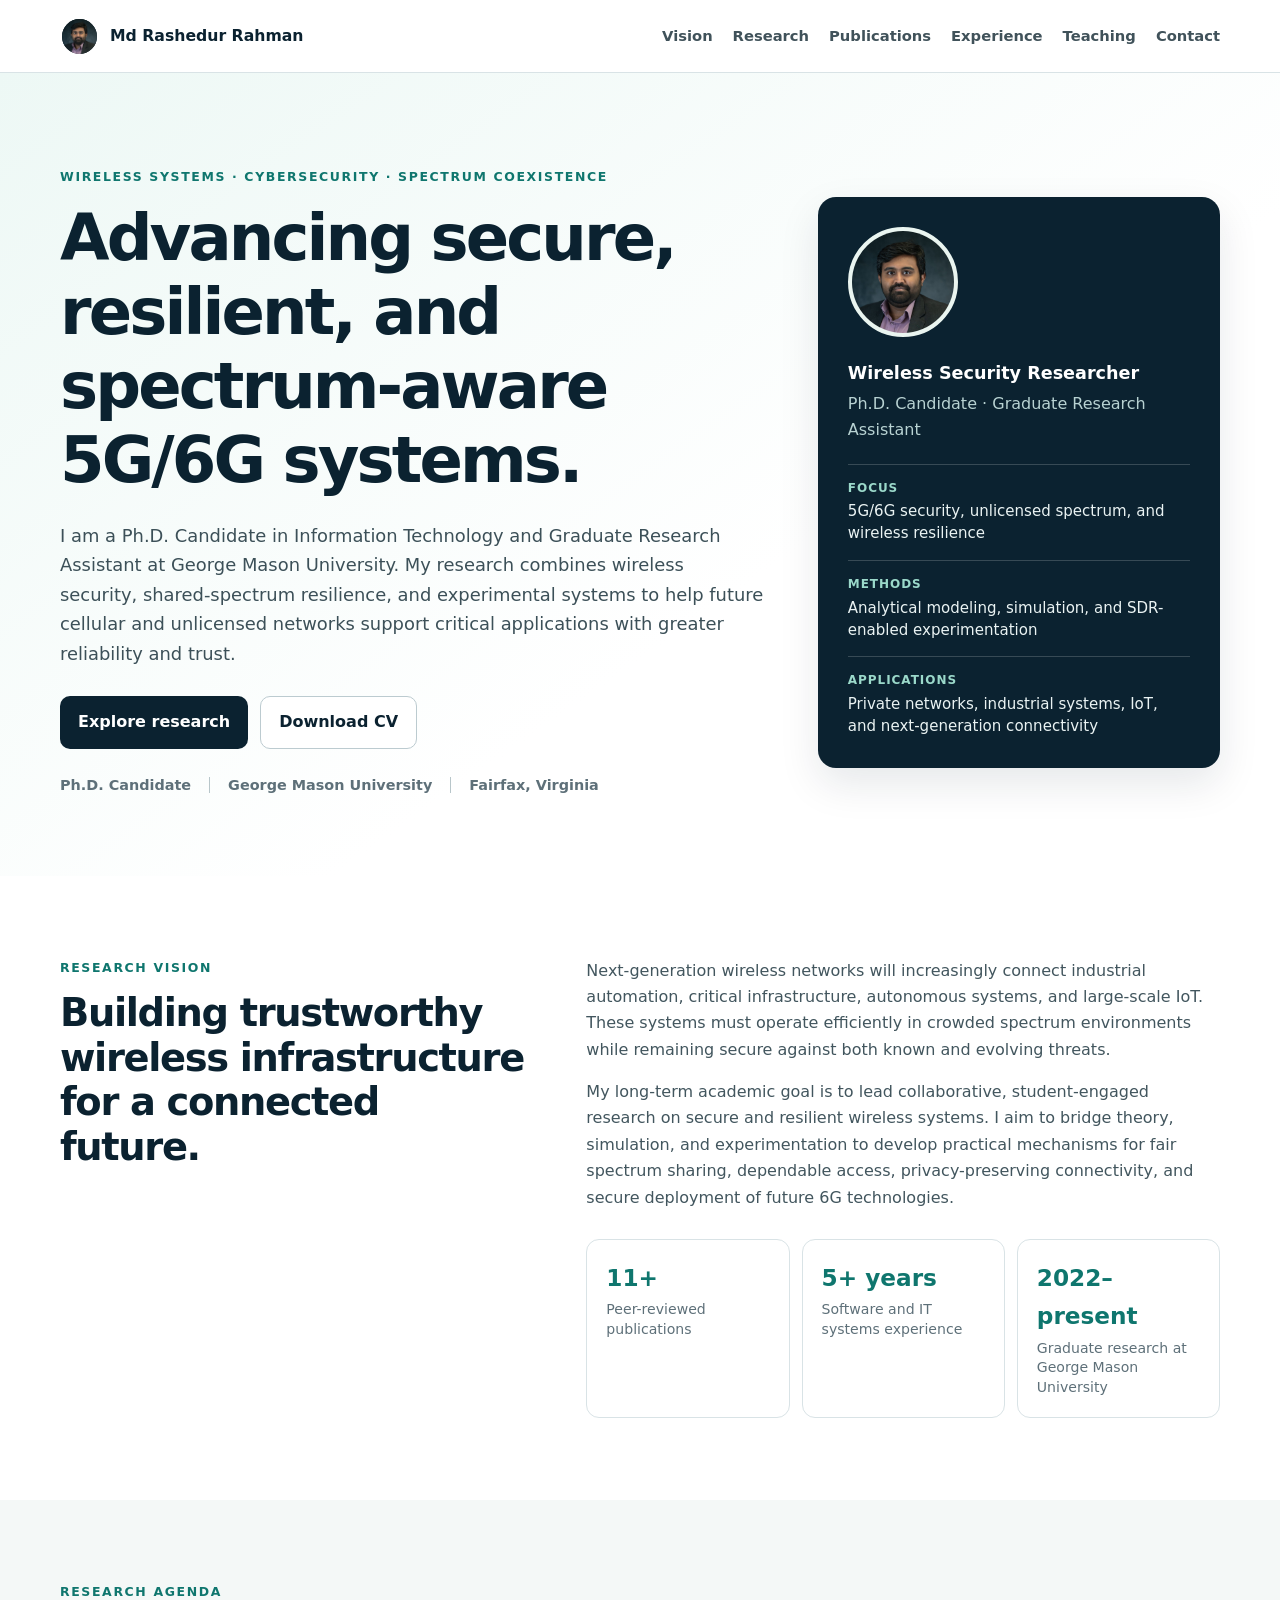
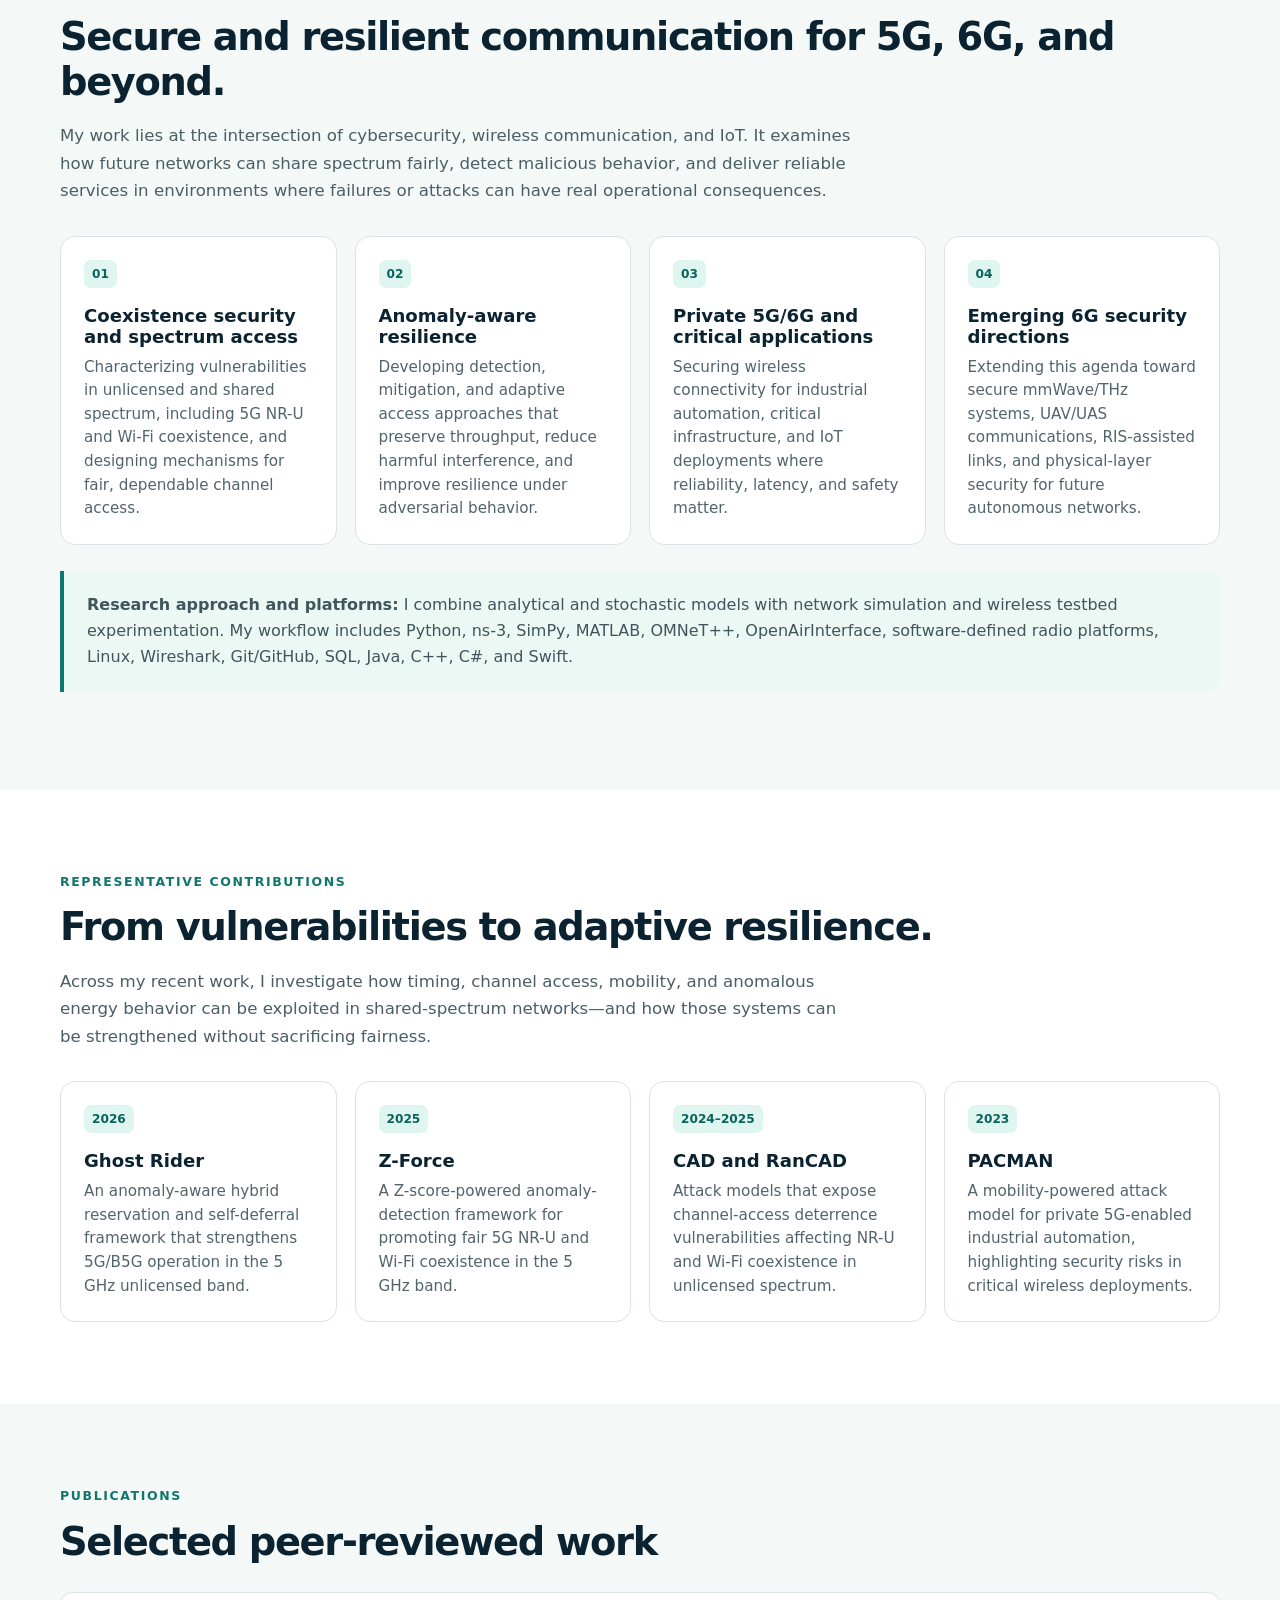
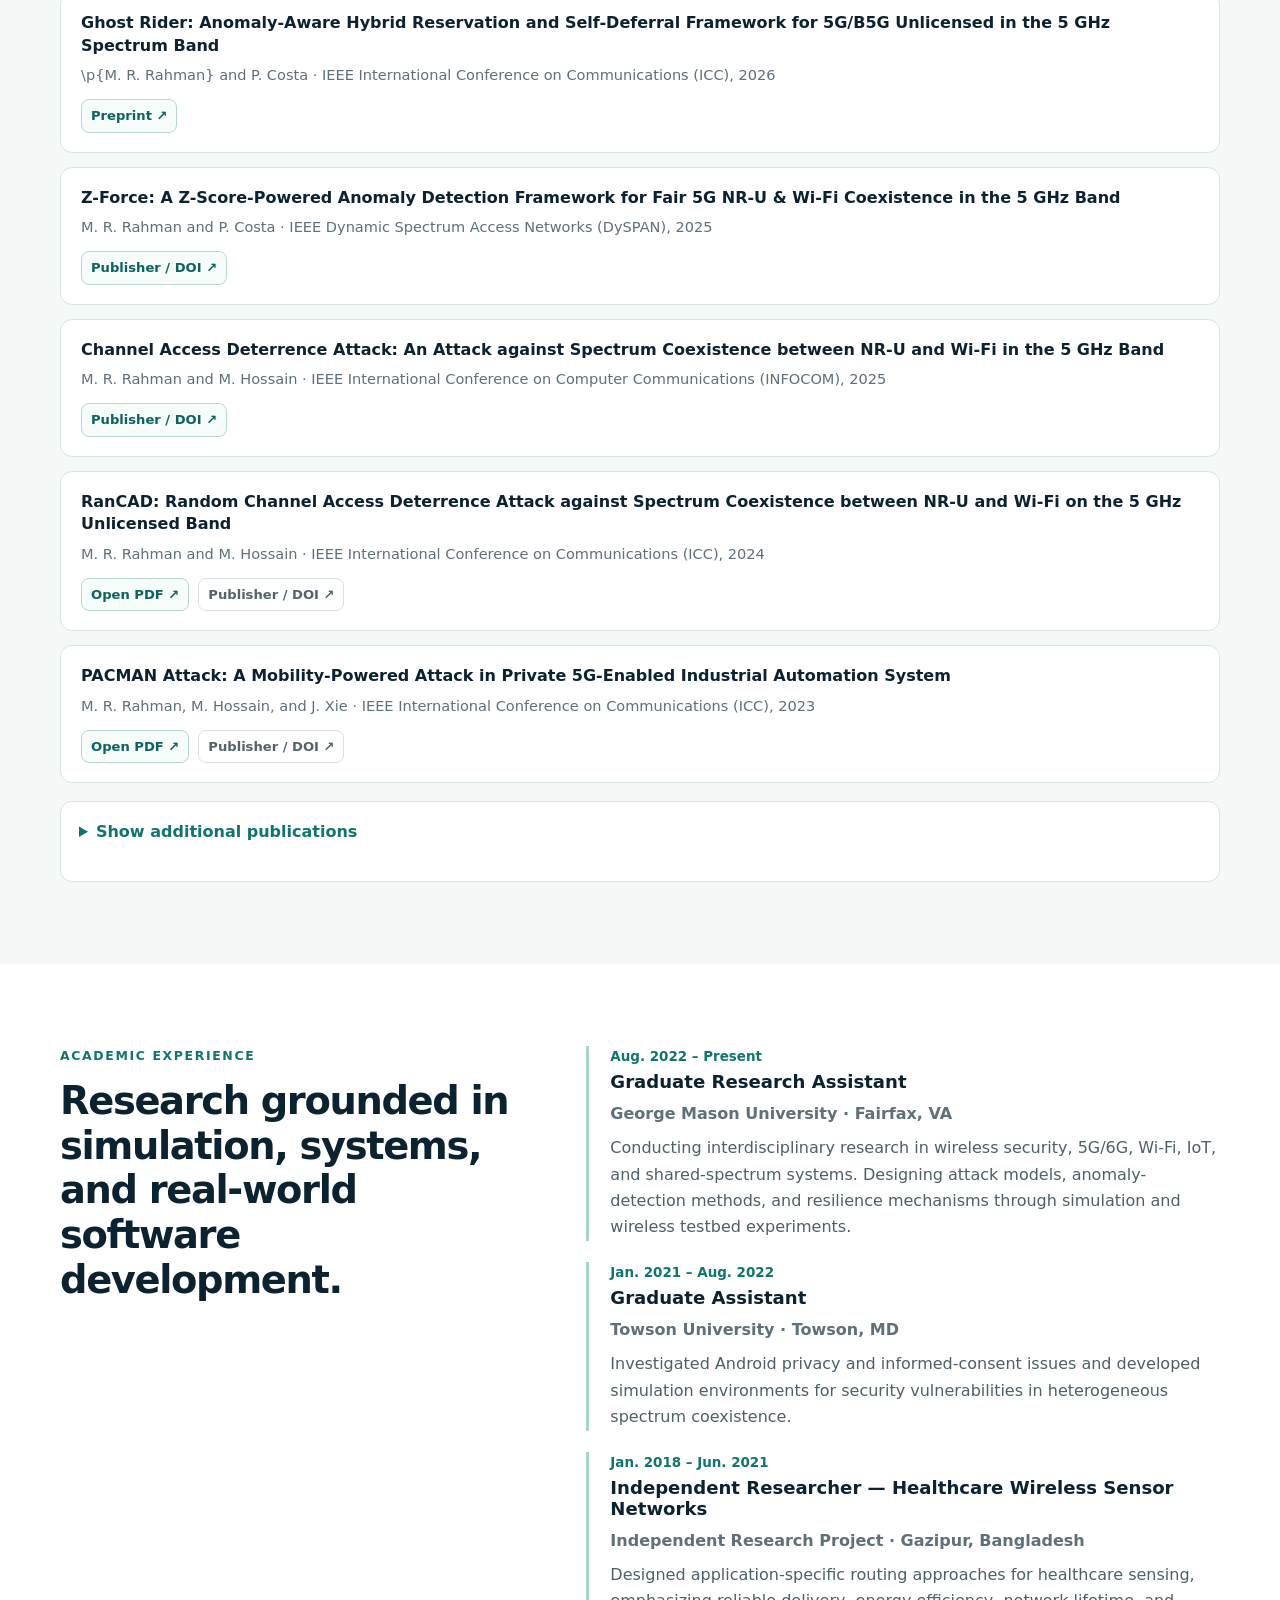
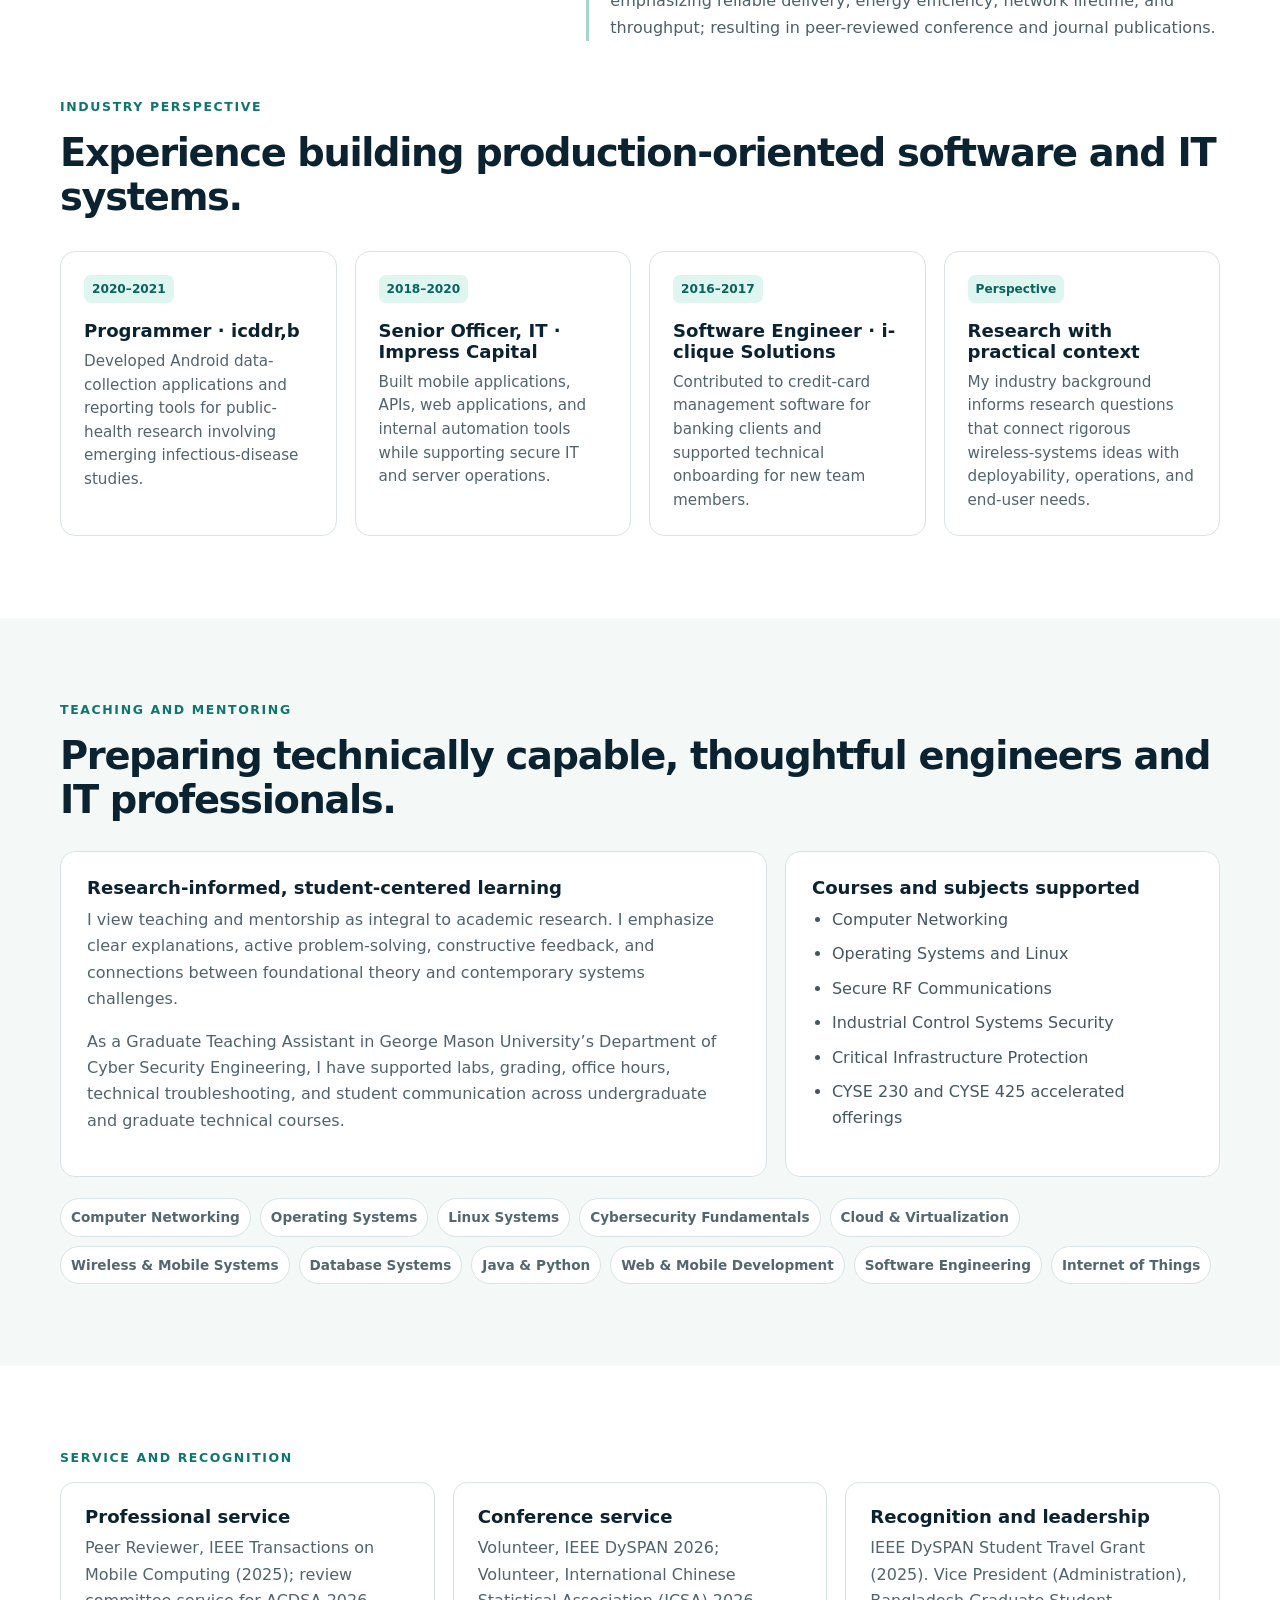
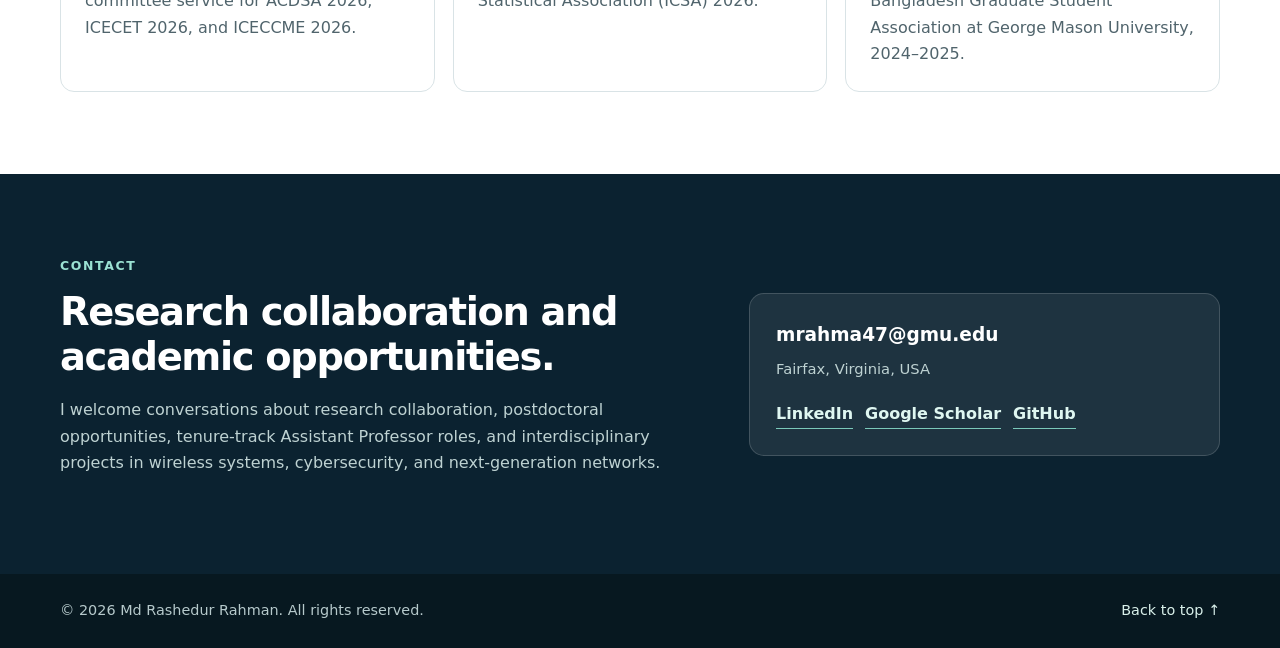
==== commit 1384635d: "Fix author name formatting in publication metadata" ====
--- a/index.html
+++ b/index.html
@@ -315,7 +315,7 @@
         <ol class="publication-list">
           <li>
             <p class="pub-title"><a class="pub-title-link" href="https://www.researchgate.net/publication/401159210_Ghost_Rider-Anomaly_Aware_Hybrid_Reservation_and_Self-Deferral_Framework_for_5GB5G_Unlicensed_in_the_5GHz_Spectrum_Band" target="_blank" rel="noopener">Ghost Rider: Anomaly-Aware Hybrid Reservation and Self-Deferral Framework for 5G/B5G Unlicensed in the 5 GHz Spectrum Band</a></p>
-            <p class="pub-meta">M. R. Rahman and P. Costa · IEEE International Conference on Communications (ICC), 2026</p>
+            <p class="pub-meta"> \p{M. R. Rahman} and P. Costa · IEEE International Conference on Communications (ICC), 2026</p>
             <div class="pub-actions"><a class="pub-action" href="https://www.researchgate.net/publication/401159210_Ghost_Rider-Anomaly_Aware_Hybrid_Reservation_and_Self-Deferral_Framework_for_5GB5G_Unlicensed_in_the_5GHz_Spectrum_Band" target="_blank" rel="noopener">Preprint ↗</a></div>
           </li>
           <li>
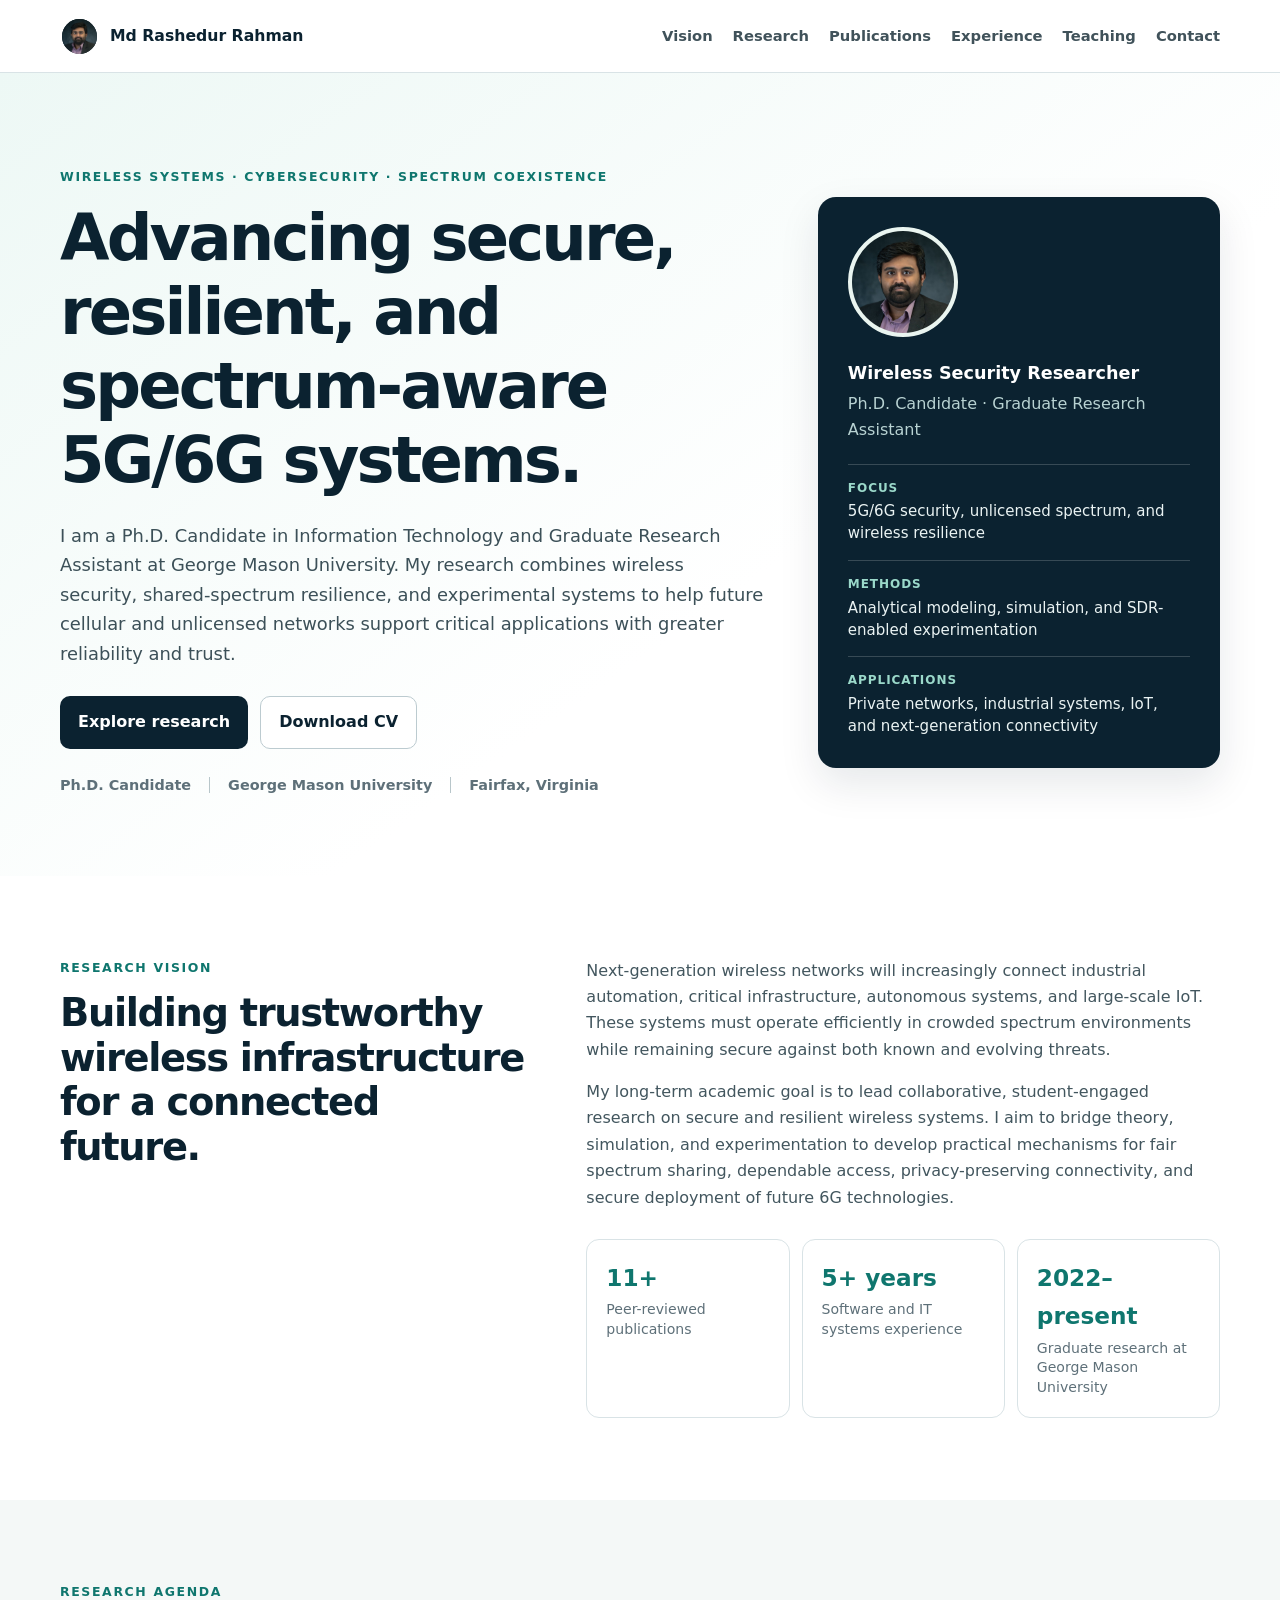
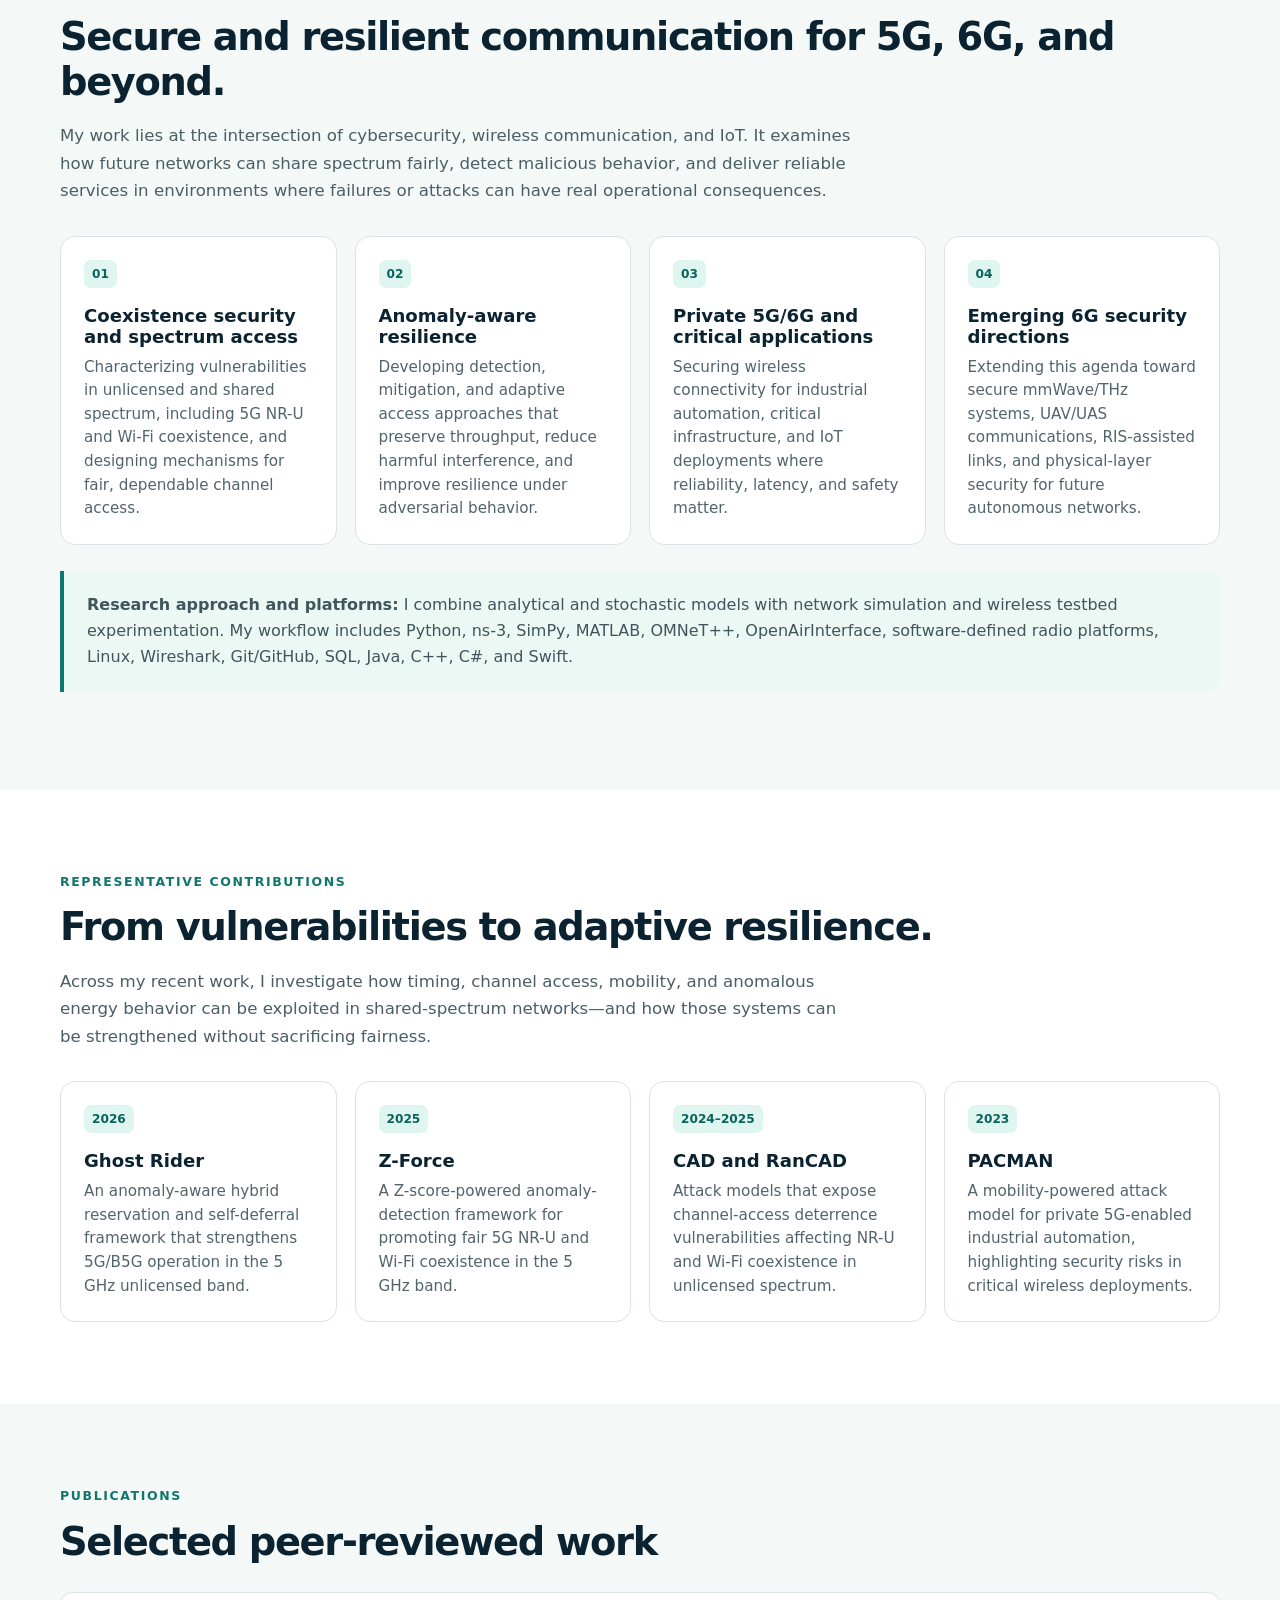
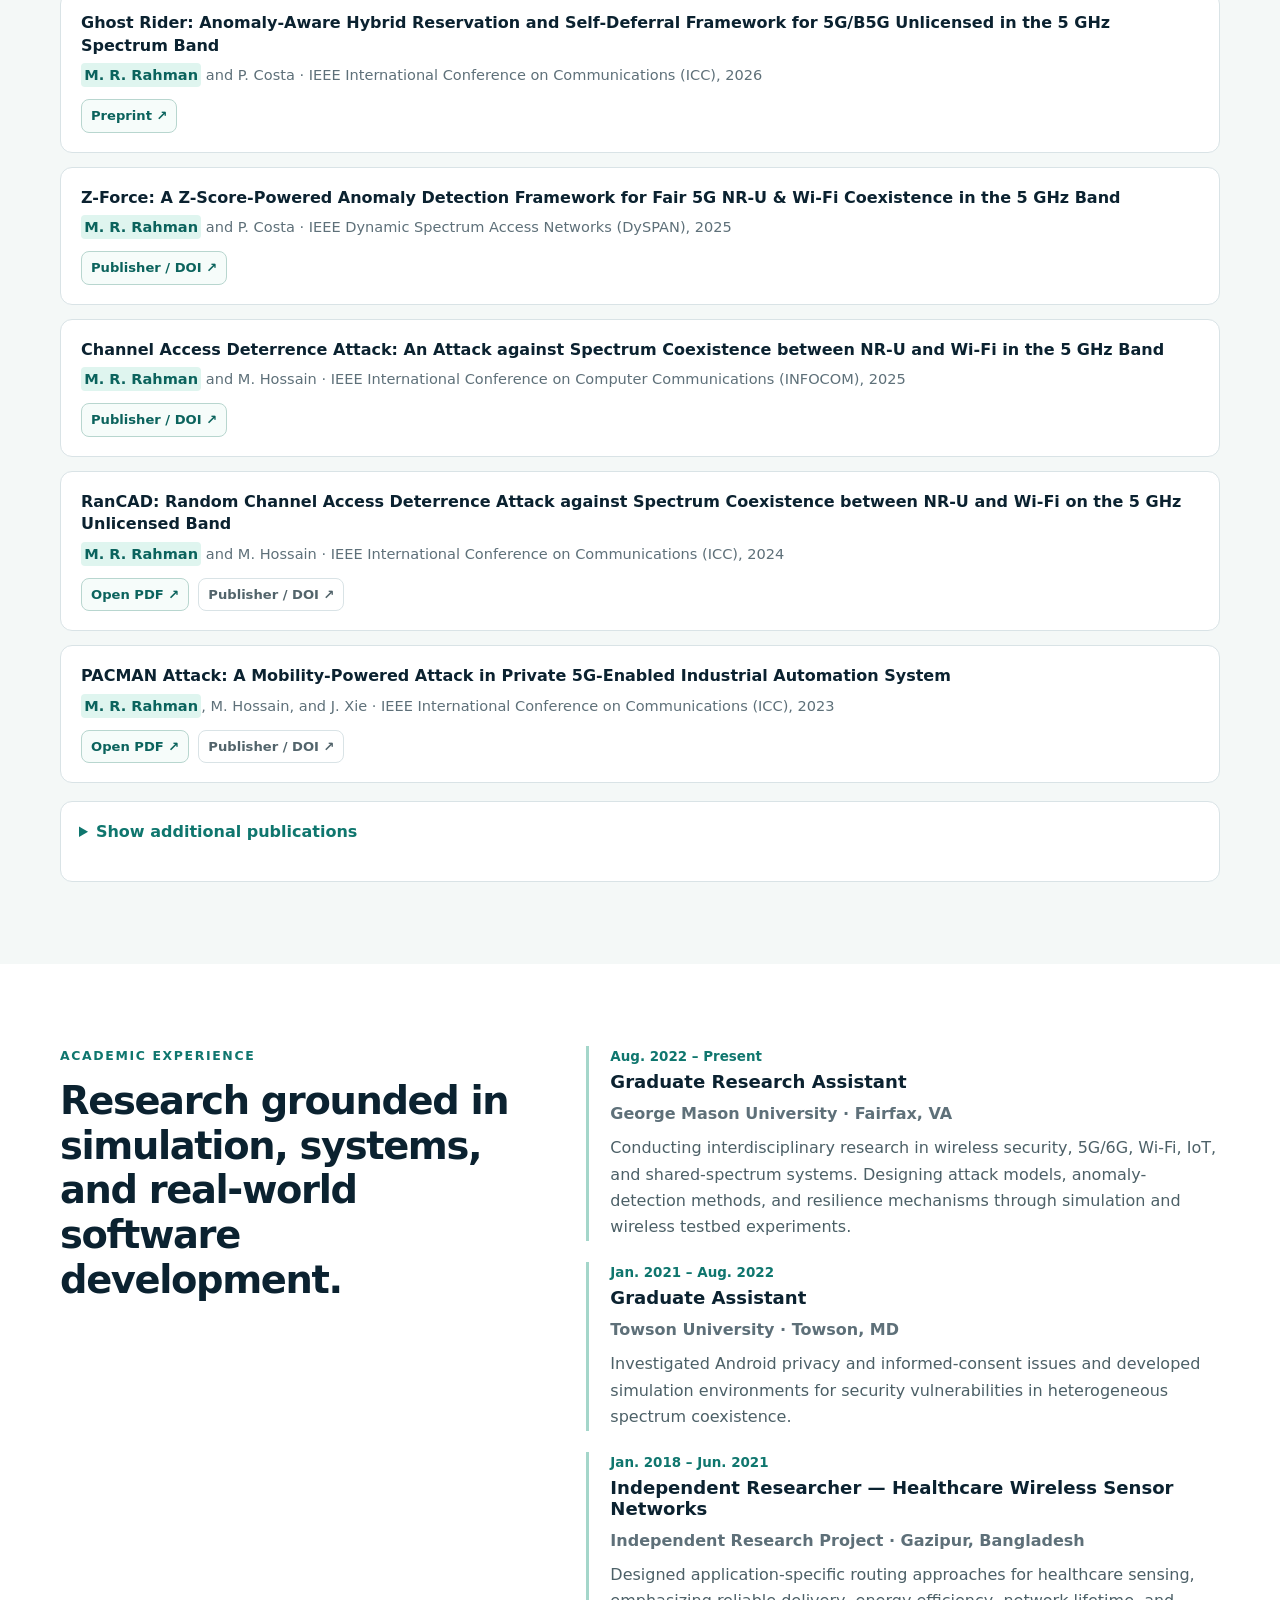
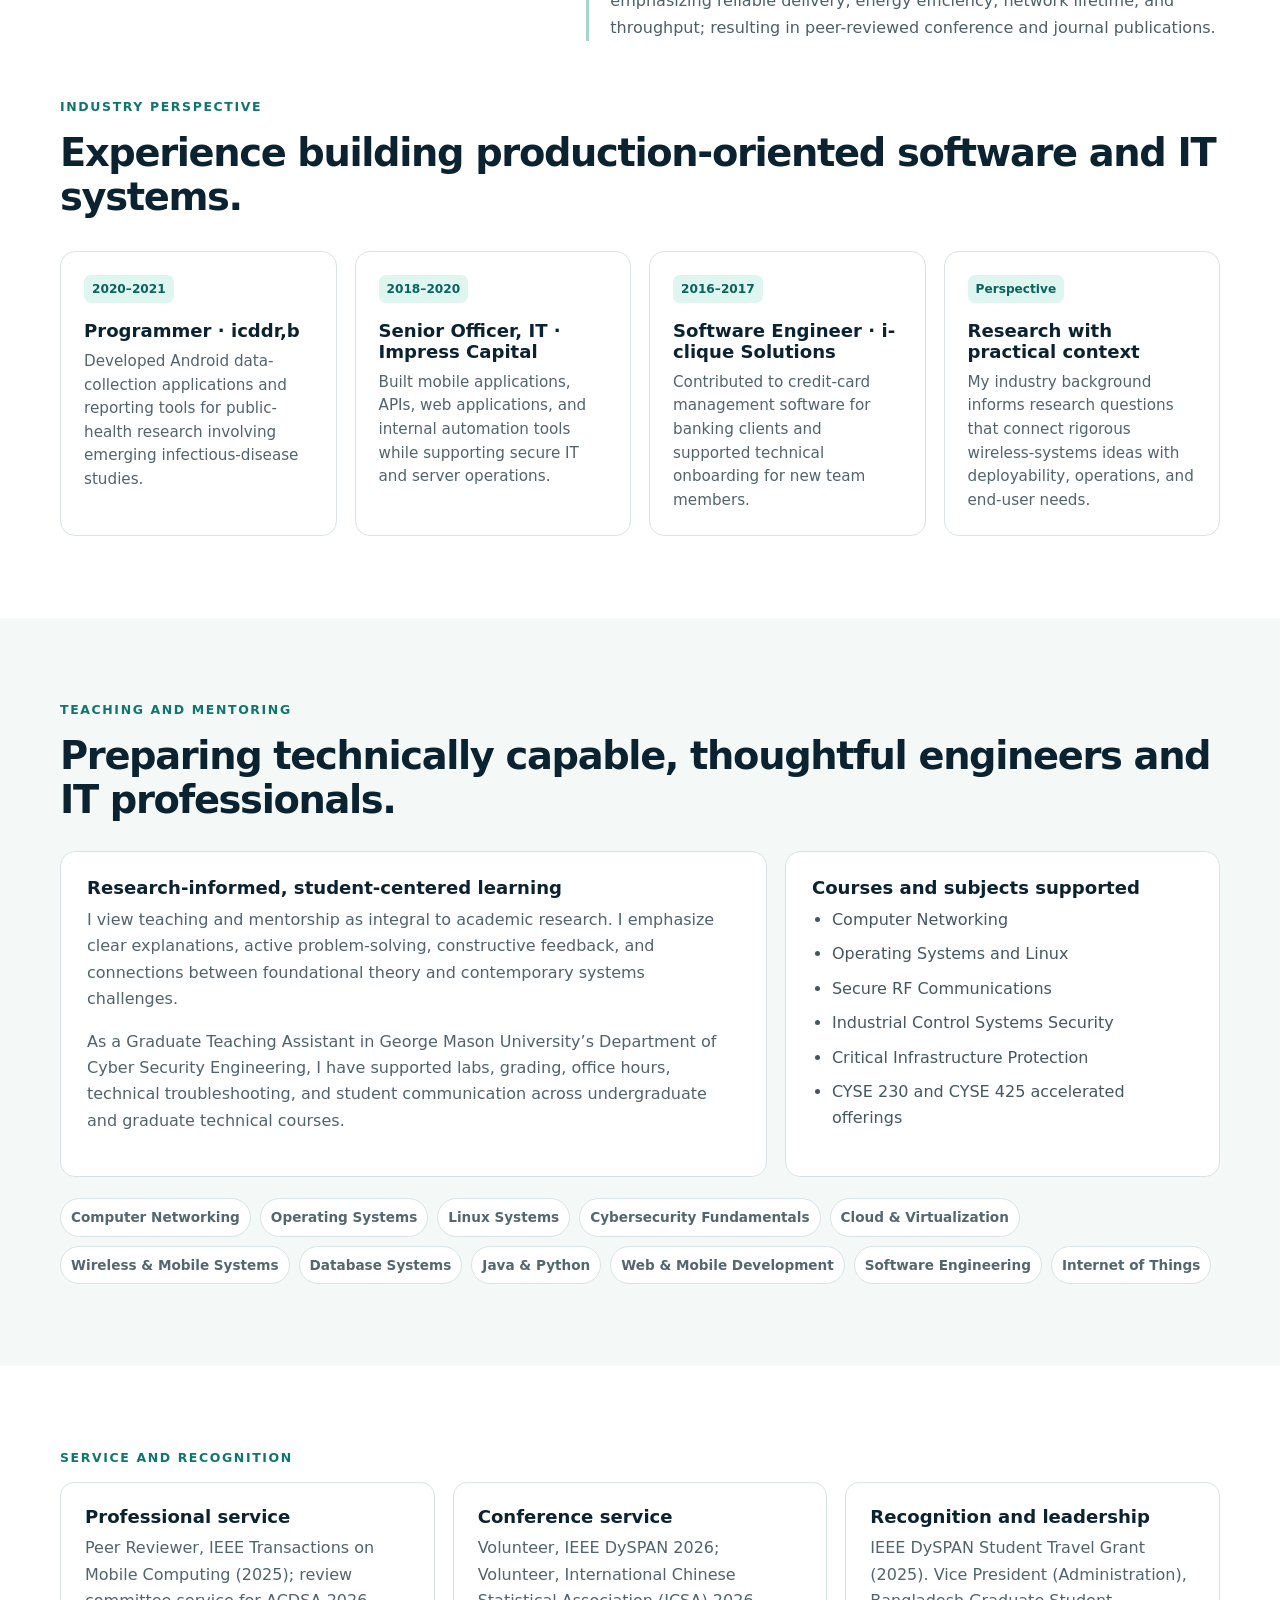
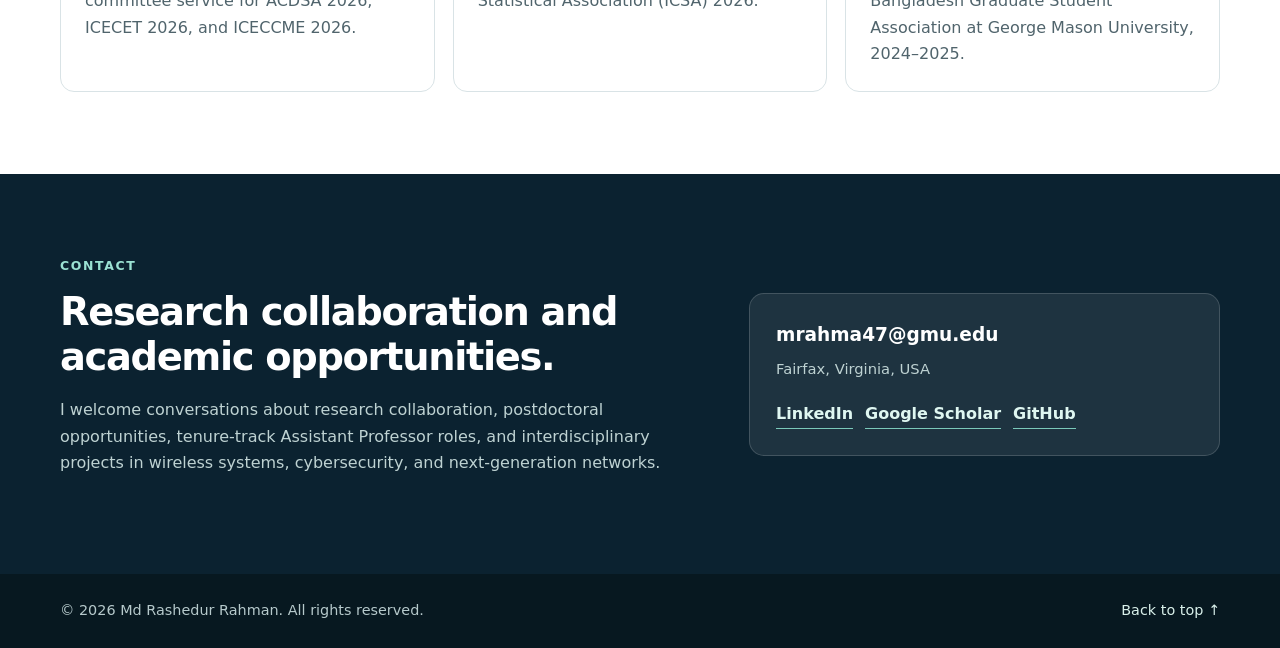
==== commit da09b235: "Add author highlight styling in publication list Added author highlight styling for publications." ====
--- a/index.html
+++ b/index.html
@@ -134,6 +134,14 @@
     .pub-title-link { color: inherit; text-decoration: none; }
     .pub-title-link:hover, .pub-title-link:focus { color: var(--teal); text-decoration: underline; text-decoration-thickness: 2px; text-underline-offset: 3px; }
     .pub-meta { margin: 0; color: var(--muted); font-size: .91rem; }
+    .author-me {
+      display: inline-block;
+      padding: 0 .22em;
+      border-radius: .28em;
+      background: var(--teal-light);
+      color: #0b635d;
+      font-weight: 850;
+    }
     .pub-actions { display: flex; flex-wrap: wrap; gap: 9px; margin-top: 12px; }
     .pub-action {
       display: inline-flex; align-items: center; padding: 5px 9px; border: 1px solid #b8d6cf;
@@ -315,27 +323,27 @@
         <ol class="publication-list">
           <li>
             <p class="pub-title"><a class="pub-title-link" href="https://www.researchgate.net/publication/401159210_Ghost_Rider-Anomaly_Aware_Hybrid_Reservation_and_Self-Deferral_Framework_for_5GB5G_Unlicensed_in_the_5GHz_Spectrum_Band" target="_blank" rel="noopener">Ghost Rider: Anomaly-Aware Hybrid Reservation and Self-Deferral Framework for 5G/B5G Unlicensed in the 5 GHz Spectrum Band</a></p>
-            <p class="pub-meta"> \p{M. R. Rahman} and P. Costa · IEEE International Conference on Communications (ICC), 2026</p>
+            <p class="pub-meta"><span class="author-me">M. R. Rahman</span> and P. Costa · IEEE International Conference on Communications (ICC), 2026</p>
             <div class="pub-actions"><a class="pub-action" href="https://www.researchgate.net/publication/401159210_Ghost_Rider-Anomaly_Aware_Hybrid_Reservation_and_Self-Deferral_Framework_for_5GB5G_Unlicensed_in_the_5GHz_Spectrum_Band" target="_blank" rel="noopener">Preprint ↗</a></div>
           </li>
           <li>
             <p class="pub-title"><a class="pub-title-link" href="https://doi.org/10.1109/DySPAN64764.2025.11115904" target="_blank" rel="noopener">Z-Force: A Z-Score-Powered Anomaly Detection Framework for Fair 5G NR-U &amp; Wi-Fi Coexistence in the 5 GHz Band</a></p>
-            <p class="pub-meta">M. R. Rahman and P. Costa · IEEE Dynamic Spectrum Access Networks (DySPAN), 2025</p>
+            <p class="pub-meta"><span class="author-me">M. R. Rahman</span> and P. Costa · IEEE Dynamic Spectrum Access Networks (DySPAN), 2025</p>
             <div class="pub-actions"><a class="pub-action" href="https://doi.org/10.1109/DySPAN64764.2025.11115904" target="_blank" rel="noopener">Publisher / DOI ↗</a></div>
           </li>
           <li>
             <p class="pub-title"><a class="pub-title-link" href="https://doi.org/10.1109/INFOCOM55648.2025.11044478" target="_blank" rel="noopener">Channel Access Deterrence Attack: An Attack against Spectrum Coexistence between NR-U and Wi-Fi in the 5 GHz Band</a></p>
-            <p class="pub-meta">M. R. Rahman and M. Hossain · IEEE International Conference on Computer Communications (INFOCOM), 2025</p>
+            <p class="pub-meta"><span class="author-me">M. R. Rahman</span> and M. Hossain · IEEE International Conference on Computer Communications (INFOCOM), 2025</p>
             <div class="pub-actions"><a class="pub-action" href="https://doi.org/10.1109/INFOCOM55648.2025.11044478" target="_blank" rel="noopener">Publisher / DOI ↗</a></div>
           </li>
           <li>
             <p class="pub-title"><a class="pub-title-link" href="https://par.nsf.gov/servlets/purl/10538959" target="_blank" rel="noopener">RanCAD: Random Channel Access Deterrence Attack against Spectrum Coexistence between NR-U and Wi-Fi on the 5 GHz Unlicensed Band</a></p>
-            <p class="pub-meta">M. R. Rahman and M. Hossain · IEEE International Conference on Communications (ICC), 2024</p>
+            <p class="pub-meta"><span class="author-me">M. R. Rahman</span> and M. Hossain · IEEE International Conference on Communications (ICC), 2024</p>
             <div class="pub-actions"><a class="pub-action" href="https://par.nsf.gov/servlets/purl/10538959" target="_blank" rel="noopener">Open PDF ↗</a><a class="pub-action pub-action--secondary" href="https://doi.org/10.1109/ICC51166.2024.10622917" target="_blank" rel="noopener">Publisher / DOI ↗</a></div>
           </li>
           <li>
             <p class="pub-title"><a class="pub-title-link" href="https://arxiv.org/pdf/2302.08563" target="_blank" rel="noopener">PACMAN Attack: A Mobility-Powered Attack in Private 5G-Enabled Industrial Automation System</a></p>
-            <p class="pub-meta">M. R. Rahman, M. Hossain, and J. Xie · IEEE International Conference on Communications (ICC), 2023</p>
+            <p class="pub-meta"><span class="author-me">M. R. Rahman</span>, M. Hossain, and J. Xie · IEEE International Conference on Communications (ICC), 2023</p>
             <div class="pub-actions"><a class="pub-action" href="https://arxiv.org/pdf/2302.08563" target="_blank" rel="noopener">Open PDF ↗</a><a class="pub-action pub-action--secondary" href="https://doi.org/10.1109/ICC45041.2023.10279086" target="_blank" rel="noopener">Publisher / DOI ↗</a></div>
           </li>
         </ol>
@@ -344,32 +352,32 @@
           <ol class="publication-list">
             <li>
               <p class="pub-title"><a class="pub-title-link" href="https://par.nsf.gov/servlets/purl/10353978" target="_blank" rel="noopener">I Don’t Know Why You Need My Data: A Case Study of Popular Social Media Privacy Policies</a></p>
-              <p class="pub-meta">E. Miller, M. R. Rahman, M. Hossain, and A. I. Ali-Gombe · ACM CODASPY, 2022</p>
+              <p class="pub-meta">E. Miller, <span class="author-me">M. R. Rahman</span>, M. Hossain, and A. I. Ali-Gombe · ACM CODASPY, 2022</p>
               <div class="pub-actions"><a class="pub-action" href="https://par.nsf.gov/servlets/purl/10353978" target="_blank" rel="noopener">Open PDF ↗</a><a class="pub-action pub-action--secondary" href="https://doi.org/10.1145/3508398.3519359" target="_blank" rel="noopener">Publisher / DOI ↗</a></div>
             </li>
             <li>
               <p class="pub-title"><a class="pub-title-link" href="https://www.scitepress.org/Papers/2022/108829/108829.pdf" target="_blank" rel="noopener">Intent-Aware Permission Architecture: A Model for Rethinking Informed Consent for Android Apps</a></p>
-              <p class="pub-meta">M. R. Rahman, E. Miller, M. Hossain, and A. I. Ali-Gombe · ICISSP, 2022</p>
+              <p class="pub-meta"><span class="author-me">M. R. Rahman</span>, E. Miller, M. Hossain, and A. I. Ali-Gombe · ICISSP, 2022</p>
               <div class="pub-actions"><a class="pub-action" href="https://www.scitepress.org/Papers/2022/108829/108829.pdf" target="_blank" rel="noopener">Open PDF ↗</a><a class="pub-action pub-action--secondary" href="https://doi.org/10.5220/0010882900003120" target="_blank" rel="noopener">Publisher / DOI ↗</a></div>
             </li>
             <li>
               <p class="pub-title"><a class="pub-title-link" href="https://doi.org/10.1016/j.comnet.2021.108273" target="_blank" rel="noopener">ASRPH: Application Specific Routing Protocol for Health Care</a></p>
-              <p class="pub-meta">M. R. Rahman, M. M. Islam, A. I. Pritom, and Y. Alsaawy · Computer Networks, 2021</p>
+              <p class="pub-meta"><span class="author-me">M. R. Rahman</span>, M. M. Islam, A. I. Pritom, and Y. Alsaawy · Computer Networks, 2021</p>
               <div class="pub-actions"><a class="pub-action" href="https://doi.org/10.1016/j.comnet.2021.108273" target="_blank" rel="noopener">Publisher / DOI ↗</a></div>
             </li>
             <li>
               <p class="pub-title"><a class="pub-title-link" href="https://doi.org/10.1145/3384544.3384584" target="_blank" rel="noopener">Combining Movement Model with Finger-Stroke Level Model towards Designing a Security Enhancing Mobile Friendly CAPTCHA</a></p>
-              <p class="pub-meta">A. I. Pritom, M. Z. Chowdhury, J. Protim, S. Roy, M. R. Rahman, and S. M. Promi · ICSCA, 2020</p>
+              <p class="pub-meta">A. I. Pritom, M. Z. Chowdhury, J. Protim, S. Roy, <span class="author-me">M. R. Rahman</span>, and S. M. Promi · ICSCA, 2020</p>
               <div class="pub-actions"><a class="pub-action" href="https://doi.org/10.1145/3384544.3384584" target="_blank" rel="noopener">Publisher / DOI ↗</a></div>
             </li>
             <li>
               <p class="pub-title"><a class="pub-title-link" href="https://doi.org/10.1007/978-3-030-52856-0_33" target="_blank" rel="noopener">Development of a Tangent Based Robust Speech Feature Extraction Model</a></p>
-              <p class="pub-meta">M. T. Hosain, A. Al Arif, A. I. Pritom, M. R. Rahman, and M. Z. Islam · ICONCS, 2020</p>
+              <p class="pub-meta">M. T. Hosain, A. Al Arif, A. I. Pritom, <span class="author-me">M. R. Rahman</span>, and M. Z. Islam · ICONCS, 2020</p>
               <div class="pub-actions"><a class="pub-action" href="https://doi.org/10.1007/978-3-030-52856-0_33" target="_blank" rel="noopener">Publisher / DOI ↗</a></div>
             </li>
             <li>
               <p class="pub-title"><a class="pub-title-link" href="https://doi.org/10.1109/ICSCC.2019.8843687" target="_blank" rel="noopener">Application Specific Energy Aware and Reliable Routing Protocol for Wireless Sensor Network</a></p>
-              <p class="pub-meta">M. R. Rahman, M. M. Islam, E. A. Shahaz, and Y. Alsaawy · ICSCC, 2019</p>
+              <p class="pub-meta"><span class="author-me">M. R. Rahman</span>, M. M. Islam, E. A. Shahaz, and Y. Alsaawy · ICSCC, 2019</p>
               <div class="pub-actions"><a class="pub-action" href="https://doi.org/10.1109/ICSCC.2019.8843687" target="_blank" rel="noopener">Publisher / DOI ↗</a></div>
             </li>
           </ol>
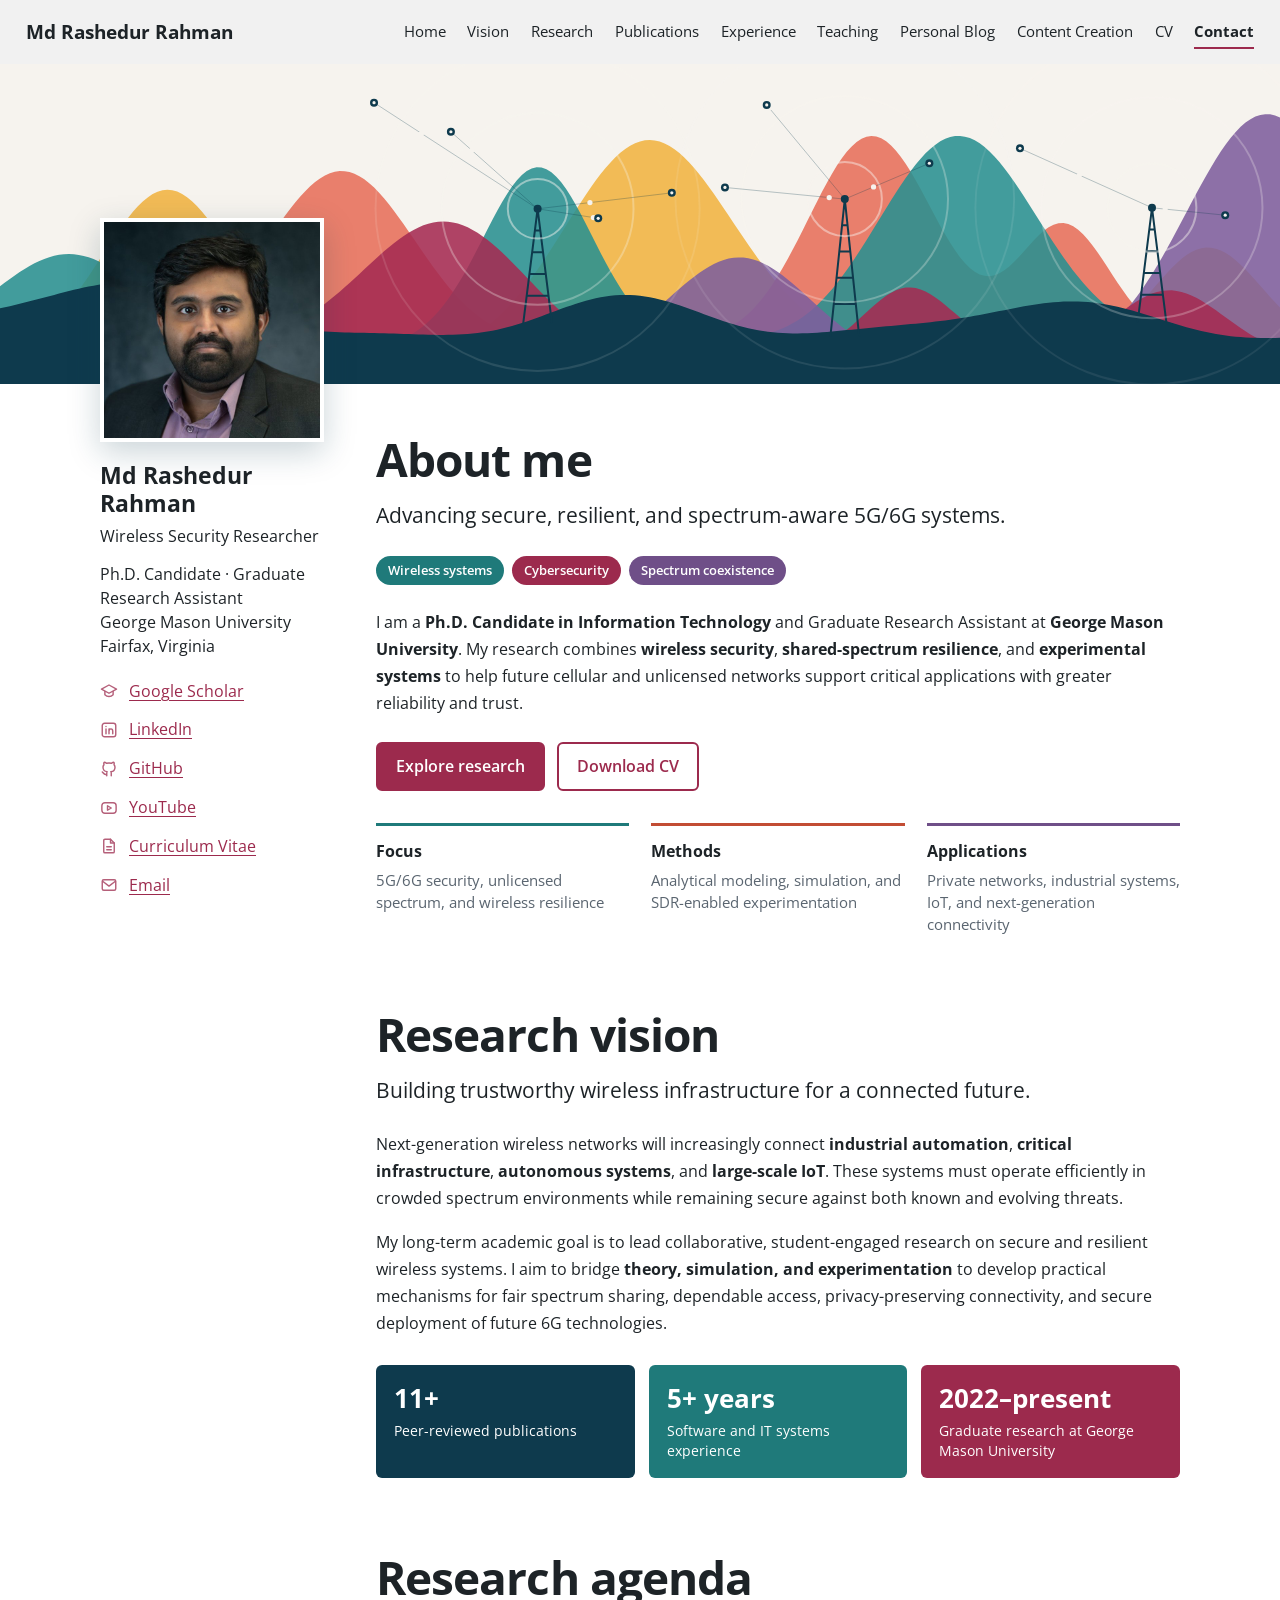
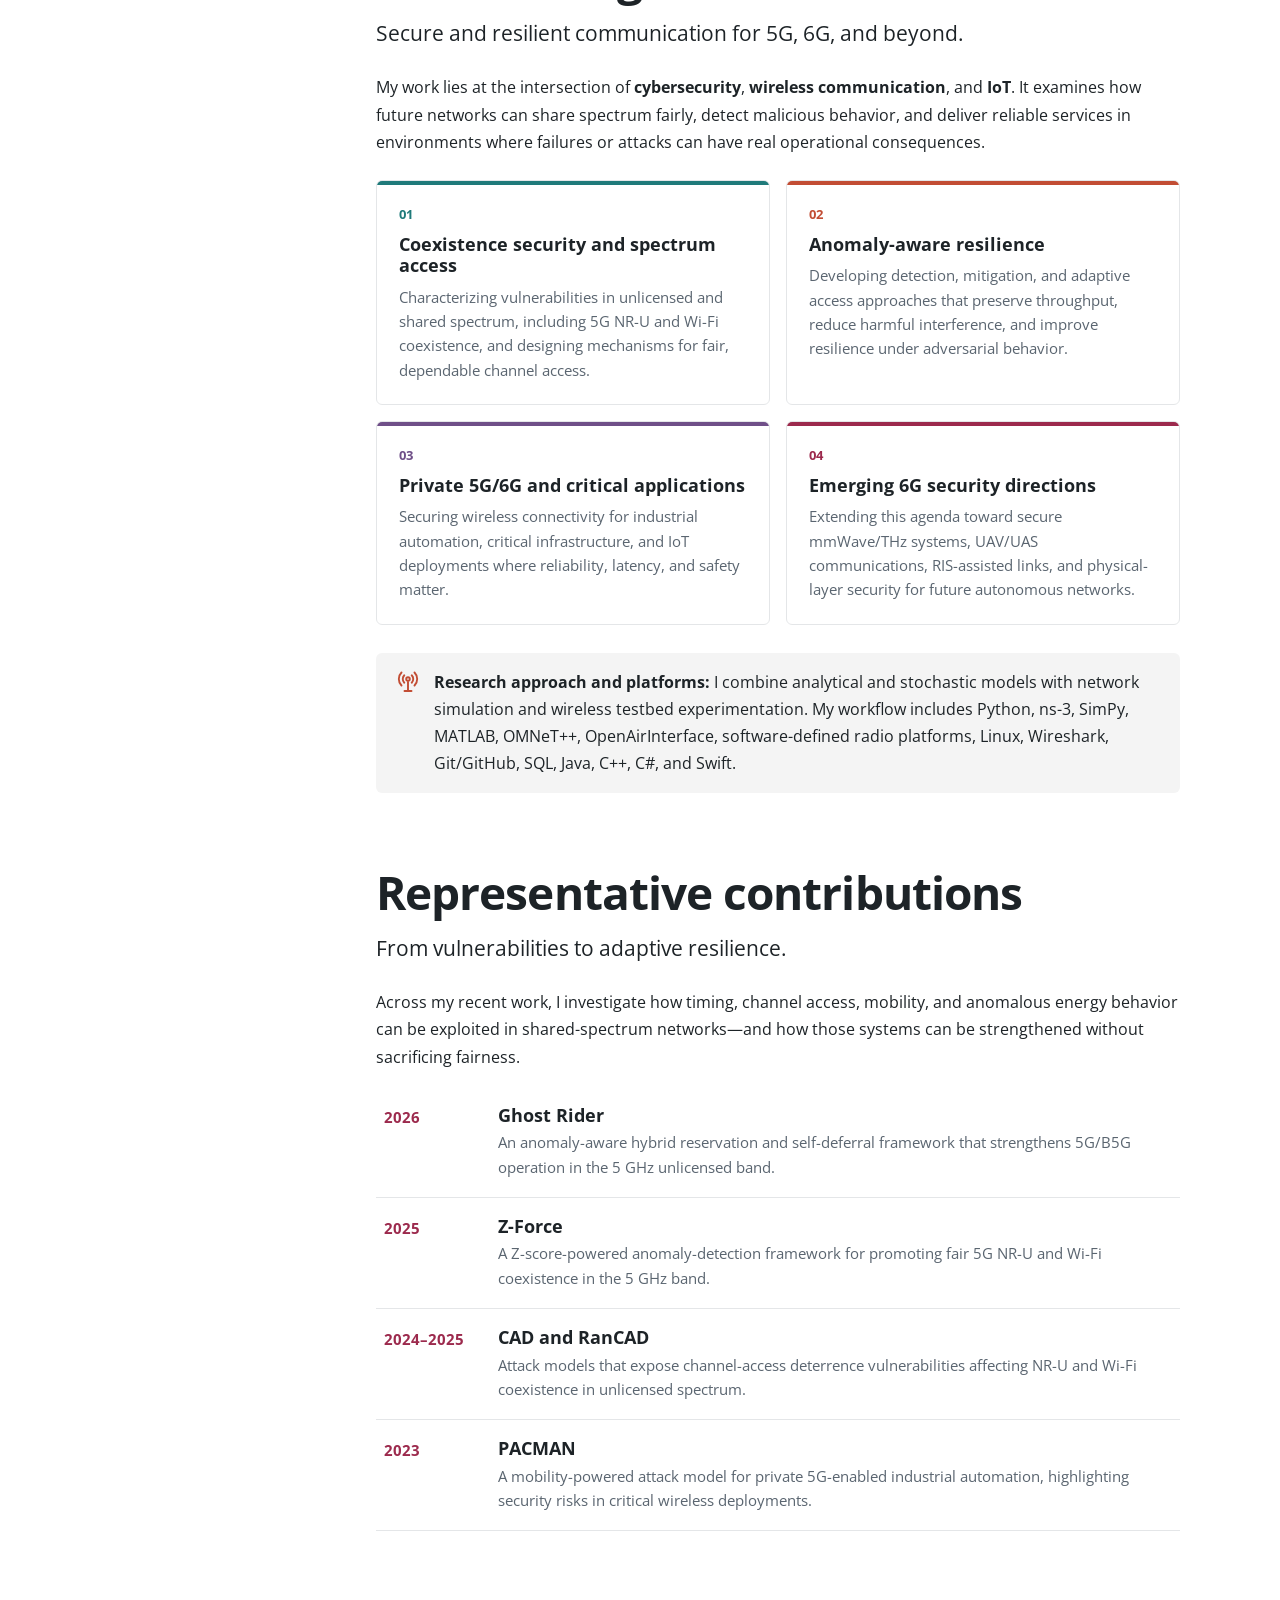
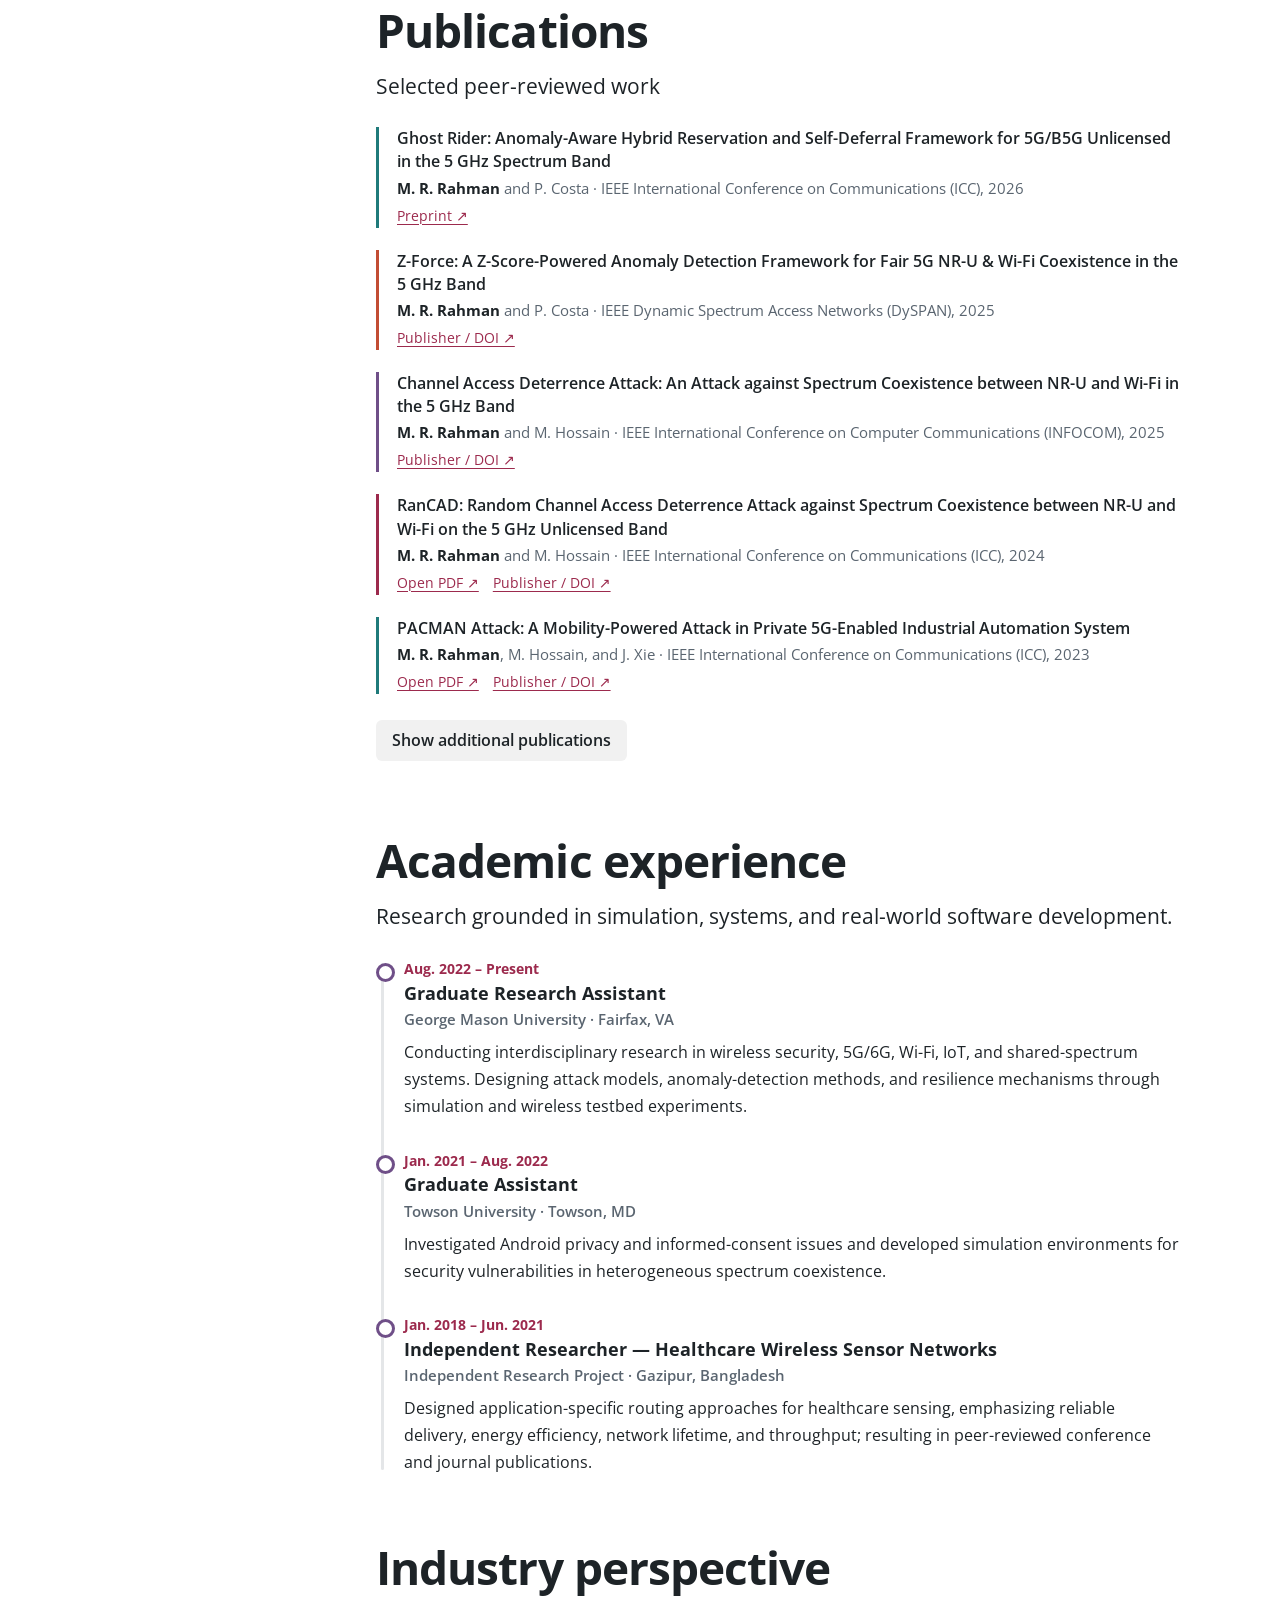
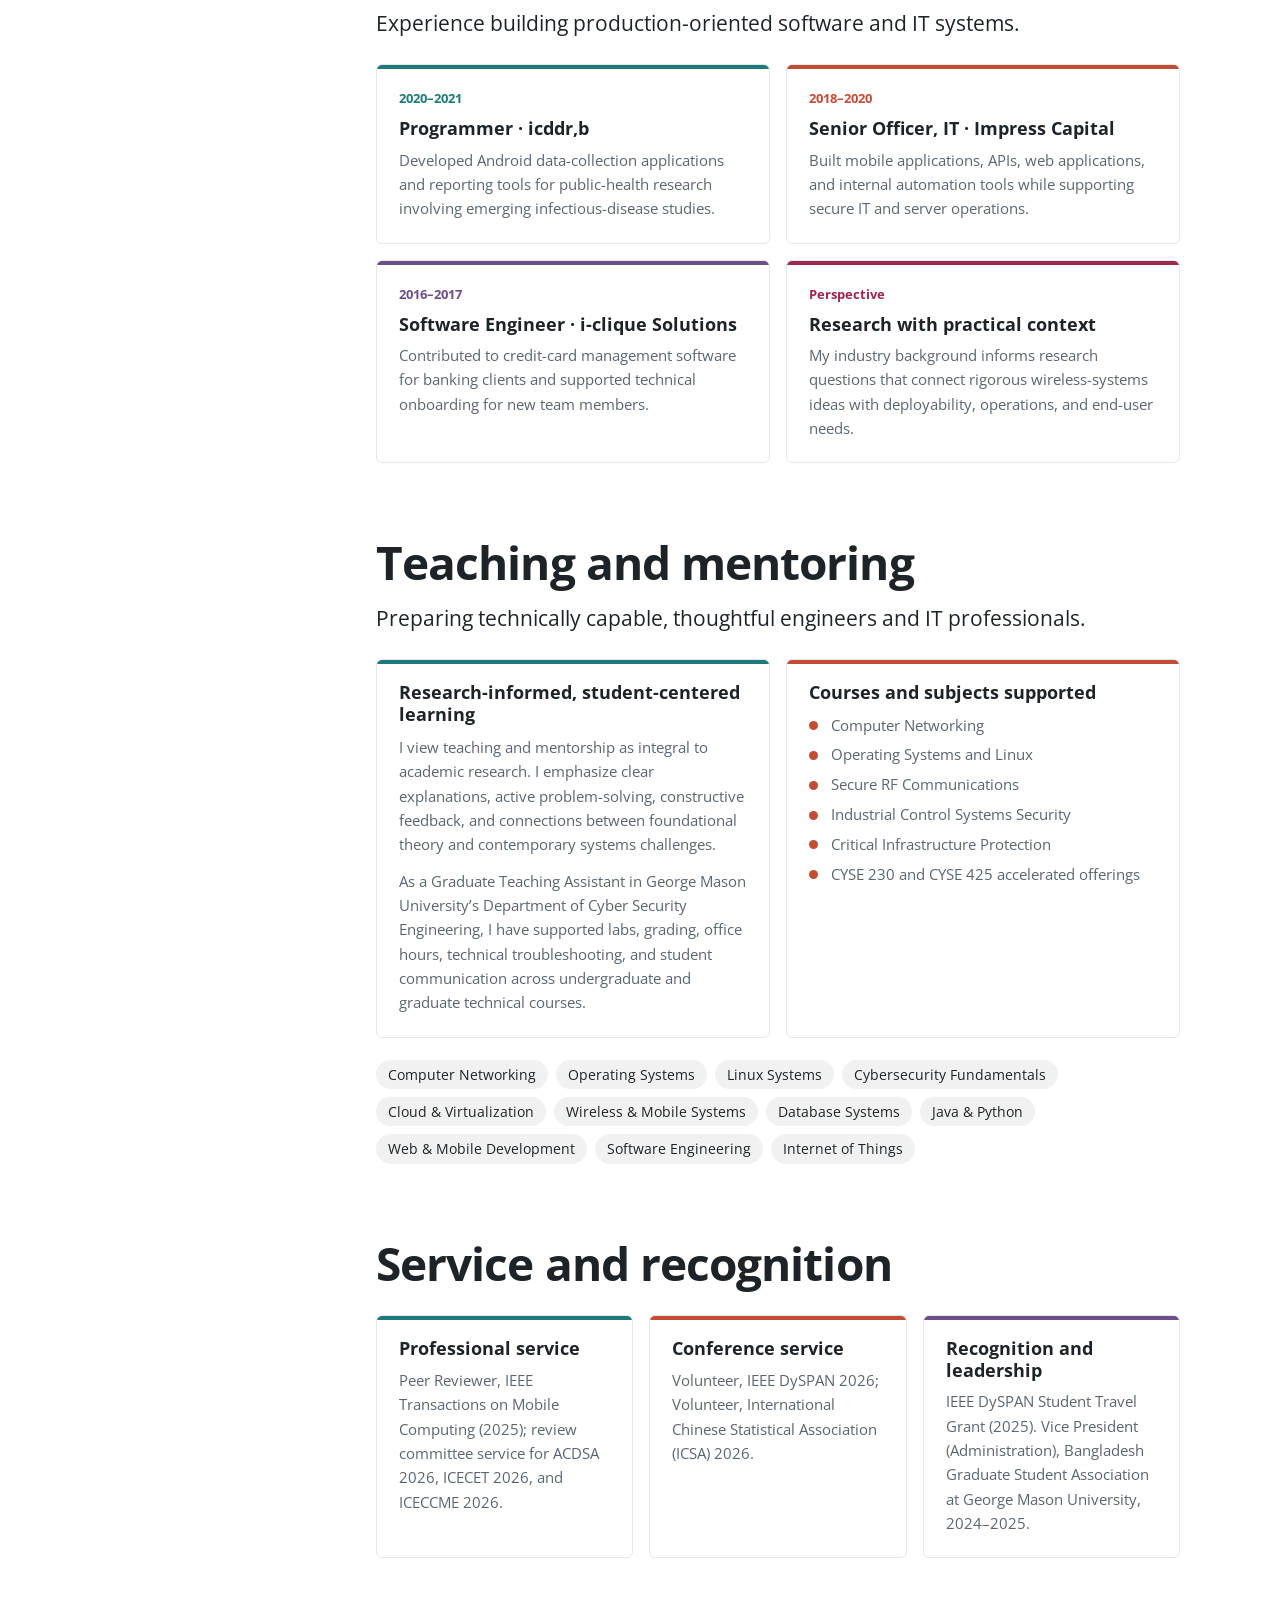
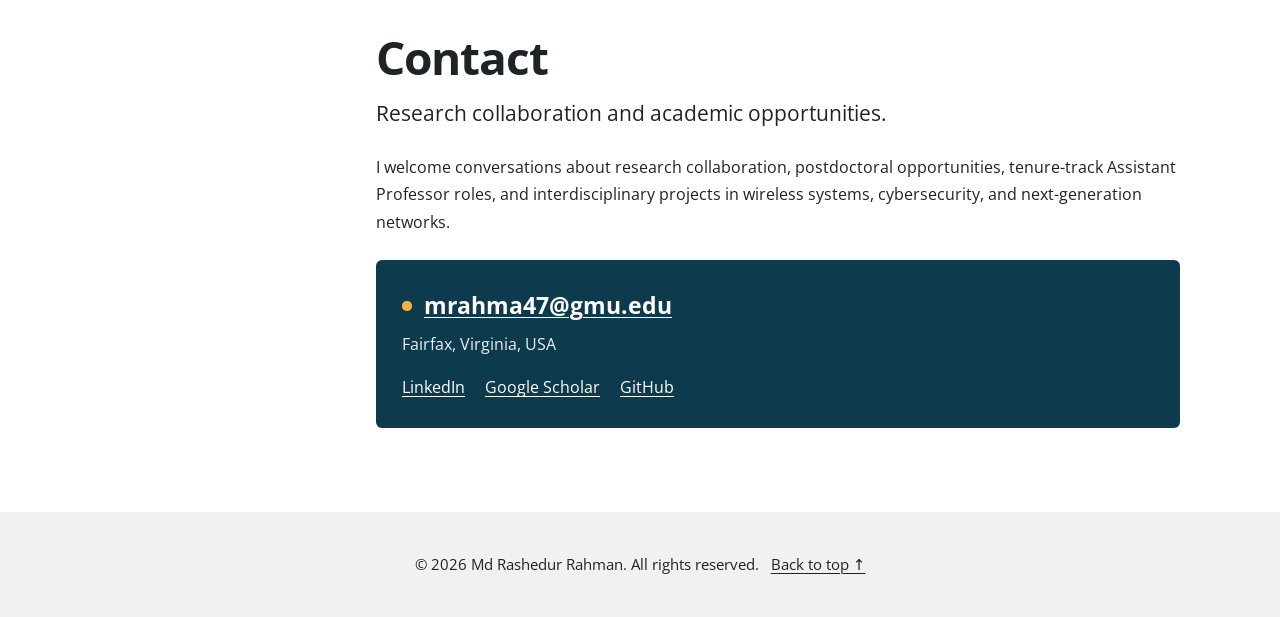
==== commit 53562e81: "Redesign site and add blog and content creation pages Rework the home page around an animated spectr" ====
--- a/index.html
+++ b/index.html
@@ -4,479 +4,246 @@
   <meta charset="UTF-8">
   <meta name="viewport" content="width=device-width, initial-scale=1.0">
   <meta name="description" content="Md Rashedur Rahman — Ph.D. Candidate researching secure, resilient, spectrum-aware 5G/6G wireless systems.">
-  <meta name="theme-color" content="#0b2230">
+  <meta name="theme-color" content="#f1f1f1">
   <title>Md Rashedur Rahman | Wireless Security Researcher</title>
-
-  <style>
-    :root {
-      --navy: #0b2230;
-      --navy-2: #123d4c;
-      --teal: #0f766e;
-      --teal-light: #dff5ef;
-      --ink: #16232b;
-      --muted: #5e7079;
-      --line: #d9e3e6;
-      --surface: #ffffff;
-      --surface-soft: #f4f8f7;
-      --shadow: 0 16px 40px rgba(11, 34, 48, 0.10);
-      --radius: 18px;
-      --max: 1160px;
-    }
-
-    * { box-sizing: border-box; }
-    html { scroll-behavior: smooth; }
-    body {
-      margin: 0;
-      color: var(--ink);
-      background: var(--surface);
-      font-family: Inter, ui-sans-serif, system-ui, -apple-system, BlinkMacSystemFont, "Segoe UI", sans-serif;
-      line-height: 1.65;
-    }
-
-    a { color: inherit; }
-    .container { width: min(var(--max), calc(100% - 40px)); margin: 0 auto; }
-    .skip-link {
-      position: absolute; left: -999px; top: 10px; z-index: 100;
-      background: #fff; padding: 10px 14px; border-radius: 8px;
-    }
-    .skip-link:focus { left: 10px; }
-
-    .site-header {
-      position: sticky; top: 0; z-index: 50;
-      background: rgba(255,255,255,.95); backdrop-filter: blur(10px);
-      border-bottom: 1px solid var(--line);
-    }
-    .nav-wrap { min-height: 72px; display: flex; align-items: center; justify-content: space-between; gap: 20px; }
-    .brand { display: inline-flex; align-items: center; gap: 11px; text-decoration: none; font-weight: 800; }
-    .brand-mark {
-      display: block;
-      width: 39px;
-      height: 39px;
-      flex: 0 0 39px;
-      border: 2px solid #ffffff;
-      border-radius: 50%;
-      background: var(--navy);
-      object-fit: cover;
-      object-position: center top;
-    }
-    .brand-text { color: var(--navy); font-size: .98rem; }
-    .site-nav { display: flex; align-items: center; gap: 20px; }
-    .site-nav a { text-decoration: none; color: #40525a; font-weight: 650; font-size: .92rem; }
-    .site-nav a:hover, .site-nav a:focus { color: var(--teal); }
-    .menu-toggle {
-      display: none; border: 1px solid var(--line); background: #fff; padding: 8px 12px;
-      border-radius: 9px; font: inherit; font-weight: 700; cursor: pointer;
-    }
-
-    .hero { padding: 94px 0 78px; background: linear-gradient(145deg, #edf8f5 0%, #ffffff 61%); }
-    .hero-grid { display: grid; grid-template-columns: 1.4fr .8fr; gap: 54px; align-items: center; }
-    .eyebrow {
-      margin: 0 0 13px; color: var(--teal); font-size: .78rem; font-weight: 850;
-      letter-spacing: .13em; text-transform: uppercase;
-    }
-    h1, h2, h3 { color: var(--navy); line-height: 1.16; }
-    h1 { margin: 0; max-width: 790px; font-size: clamp(2.25rem, 5vw, 4.5rem); letter-spacing: -.045em; }
-    h2 { margin: 0 0 18px; font-size: clamp(1.75rem, 3vw, 2.7rem); letter-spacing: -.035em; }
-    h3 { margin: 0 0 8px; font-size: 1.13rem; }
-    p { margin: 0 0 16px; }
-    .hero-intro { margin-top: 23px; max-width: 800px; color: #3c5058; font-size: 1.12rem; }
-    .hero-actions { display: flex; flex-wrap: wrap; gap: 12px; margin-top: 28px; }
-    .button {
-      display: inline-flex; justify-content: center; align-items: center; padding: 12px 18px; border-radius: 10px;
-      text-decoration: none; font-weight: 800; transition: transform .2s ease, box-shadow .2s ease;
-    }
-    .button:hover { transform: translateY(-2px); box-shadow: 0 8px 20px rgba(11,34,48,.14); }
-    .button-primary { background: var(--navy); color: #fff; }
-    .button-secondary { background: #fff; color: var(--navy); border: 1px solid #bccbd0; }
-    .hero-meta { display: flex; flex-wrap: wrap; gap: 9px 18px; margin-top: 25px; color: var(--muted); font-weight: 650; font-size: .9rem; }
-    .hero-meta span:not(:last-child)::after { content: ""; margin-left: 18px; border-right: 1px solid #b8c6ca; }
-
-    .profile-card { padding: 30px; background: var(--navy); color: #eaf3f3; border-radius: var(--radius); box-shadow: var(--shadow); }
-    .profile-photo {
-      width: 110px;
-      height: 110px;
-      display: block;
-      margin: 0 0 22px;
-      border: 4px solid #eaf5f0;
-      border-radius: 50%;
-      object-fit: cover;
-      object-position: center top;
-      background: #eaf5f0;
-    }
-    .profile-card h2, .profile-card h3 { color: #fff; }
-    .profile-role { margin: 0; font-size: 1.1rem; font-weight: 780; color: #fff; }
-    .profile-role-sub { margin: 3px 0 20px; color: #b8d2d2; }
-    .facts { display: grid; gap: 15px; margin: 0; }
-    .facts div { padding-top: 14px; border-top: 1px solid rgba(255,255,255,.18); }
-    .facts dt { color: #9bd9ca; font-size: .75rem; font-weight: 850; text-transform: uppercase; letter-spacing: .08em; }
-    .facts dd { margin: 3px 0 0; font-size: .94rem; line-height: 1.45; }
-
-    .section { padding: 82px 0; }
-    .section-soft { background: var(--surface-soft); }
-    .section-intro { max-width: 800px; color: #4b5e66; font-size: 1.04rem; }
-    .split { display: grid; grid-template-columns: .85fr 1.15fr; gap: 58px; }
-    .prose { color: #42565e; }
-    .fact-grid { display: grid; grid-template-columns: repeat(3, 1fr); gap: 12px; margin-top: 28px; }
-    .fact-grid article { padding: 19px; background: #fff; border: 1px solid var(--line); border-radius: 13px; }
-    .fact-grid strong { display: block; color: var(--teal); font-size: 1.45rem; }
-    .fact-grid span { display: block; margin-top: 3px; color: var(--muted); font-size: .88rem; line-height: 1.4; }
-
-    .grid-4 { display: grid; grid-template-columns: repeat(4, 1fr); gap: 18px; margin-top: 31px; }
-    .card { padding: 23px; background: #fff; border: 1px solid var(--line); border-radius: 15px; }
-    .card:hover { border-color: #a9c5c0; box-shadow: 0 10px 28px rgba(11,34,48,.06); }
-    .card-number { display: inline-flex; padding: 4px 8px; margin-bottom: 18px; border-radius: 7px; background: var(--teal-light); color: #0b635d; font-size: .76rem; font-weight: 900; }
-    .card p { margin: 0; color: #52646b; font-size: .95rem; line-height: 1.55; }
-    .tools { margin-top: 26px; padding: 21px 23px; border-left: 4px solid var(--teal); background: #ecf8f4; border-radius: 0 12px 12px 0; color: #40555c; }
-
-    .publication-list { display: grid; gap: 14px; padding: 0; margin: 28px 0 0; list-style: none; }
-    .publication-list li { padding: 19px 20px; background: #fff; border: 1px solid var(--line); border-radius: 12px; }
-    .pub-title { margin: 0 0 6px; color: var(--navy); font-weight: 780; line-height: 1.4; }
-    .pub-title-link { color: inherit; text-decoration: none; }
-    .pub-title-link:hover, .pub-title-link:focus { color: var(--teal); text-decoration: underline; text-decoration-thickness: 2px; text-underline-offset: 3px; }
-    .pub-meta { margin: 0; color: var(--muted); font-size: .91rem; }
-    .author-me {
-      display: inline-block;
-      padding: 0 .22em;
-      border-radius: .28em;
-      background: var(--teal-light);
-      color: #0b635d;
-      font-weight: 850;
-    }
-    .pub-actions { display: flex; flex-wrap: wrap; gap: 9px; margin-top: 12px; }
-    .pub-action {
-      display: inline-flex; align-items: center; padding: 5px 9px; border: 1px solid #b8d6cf;
-      border-radius: 8px; background: #f6fcfa; color: #0b635d; text-decoration: none;
-      font-size: .82rem; font-weight: 800;
-    }
-    .pub-action:hover, .pub-action:focus { background: var(--teal); border-color: var(--teal); color: #fff; }
-    .pub-action--secondary { background: #fff; border-color: var(--line); color: #52646b; }
-    details { margin-top: 18px; padding: 0 18px 18px; background: #fff; border: 1px solid var(--line); border-radius: 12px; }
-    summary { padding: 17px 0; cursor: pointer; color: var(--teal); font-weight: 820; }
-
-    .timeline { display: grid; gap: 21px; }
-    .timeline-item { padding-left: 21px; border-left: 3px solid #a4d6ca; }
-    .timeline-date { margin: 0 0 4px; color: var(--teal); font-weight: 820; font-size: .84rem; }
-    .timeline-place { margin: 0 0 8px; color: var(--muted); font-weight: 650; }
-    .timeline-item p:last-child { margin-bottom: 0; color: #4c6067; }
-
-    .teaching-grid { display: grid; grid-template-columns: 1.3fr .8fr; gap: 18px; margin-top: 28px; }
-    .feature-card { padding: 26px; background: #fff; border: 1px solid var(--line); border-radius: 15px; }
-    .feature-card p { color: #50636b; }
-    .check-list { margin: 0; padding-left: 20px; color: #44575f; }
-    .check-list li { margin: 8px 0; }
-    .pill-group { display: flex; flex-wrap: wrap; gap: 9px; margin-top: 21px; }
-    .pill-group span { padding: 7px 10px; background: #fff; border: 1px solid var(--line); border-radius: 99px; color: #53676e; font-size: .85rem; font-weight: 650; }
-
-    .service-grid { display: grid; grid-template-columns: repeat(3, 1fr); gap: 18px; }
-    .service-grid article { padding: 24px; border: 1px solid var(--line); border-radius: 14px; background: #fff; }
-    .service-grid p { margin: 0; color: #50646c; }
-
-    .contact { background: var(--navy); color: #eaf3f3; }
-    .contact h2 { color: #fff; }
-    .contact p { color: #bed2d2; }
-    .contact-grid { display: grid; grid-template-columns: 1.15fr .85fr; gap: 52px; align-items: center; }
-    .contact-card { padding: 26px; background: rgba(255,255,255,.08); border: 1px solid rgba(255,255,255,.16); border-radius: 15px; }
-    .email { display: inline-block; color: #fff; font-size: 1.16rem; font-weight: 850; text-decoration: none; word-break: break-word; }
-    .email:hover { color: #9be2d3; }
-    .contact-note { margin-top: 6px; font-size: .92rem; }
-    .profile-links { display: flex; flex-wrap: wrap; gap: 12px; margin-top: 20px; }
-    .profile-links a { color: #dff7f1; text-decoration: none; font-weight: 750; border-bottom: 1px solid #7ac9ba; }
-
-    .footer { padding: 25px 0; background: #071820; color: #b6c9cb; font-size: .9rem; }
-    .footer-content { display: flex; justify-content: space-between; gap: 16px; align-items: center; }
-    .footer p { margin: 0; }
-    .footer a { color: #d9f0ea; text-decoration: none; }
-
-    @media (max-width: 960px) {
-      .hero-grid, .split, .contact-grid { grid-template-columns: 1fr; }
-      .grid-4 { grid-template-columns: repeat(2, 1fr); }
-      .profile-card { max-width: 620px; }
-    }
-    @media (max-width: 760px) {
-      .container { width: min(var(--max), calc(100% - 28px)); }
-      .site-nav {
-        display: none; position: absolute; top: 72px; left: 0; right: 0; padding: 14px;
-        background: #fff; border-bottom: 1px solid var(--line); box-shadow: 0 12px 25px rgba(11,34,48,.08);
-      }
-      .site-nav.open { display: grid; gap: 0; }
-      .site-nav a { padding: 11px 14px; }
-      .menu-toggle { display: inline-block; }
-      .hero { padding: 68px 0 58px; }
-      .section { padding: 62px 0; }
-      .fact-grid, .grid-4, .teaching-grid, .service-grid { grid-template-columns: 1fr; }
-      .hero-meta span:not(:last-child)::after { display: none; }
-      .footer-content { align-items: flex-start; flex-direction: column; }
-    }
-  </style>
+  <link rel="icon" href="assets/images/favicon.svg" type="image/svg+xml">
+  <link rel="preconnect" href="https://fonts.googleapis.com">
+  <link rel="preconnect" href="https://fonts.gstatic.com" crossorigin>
+  <link rel="stylesheet" href="https://fonts.googleapis.com/css2?family=Open+Sans:wght@400;600;700&display=swap">
+  <link rel="stylesheet" href="assets/css/styles.css">
+  <script src="assets/js/site.js" defer></script>
 </head>
 <body>
   <a class="skip-link" href="#main-content">Skip to content</a>
 
   <header class="site-header">
-    <div class="container nav-wrap">
-      <a class="brand" href="#home" aria-label="Md Rashedur Rahman home">
-        <img
-          class="brand-mark"
-          src="assets/images/IMG_5291-2.JPG"
-          alt=""
-        >
-        <span class="brand-text">Md Rashedur Rahman</span>
-      </a>
+    <div class="nav-wrap">
+      <a class="brand" href="#home">Md Rashedur Rahman</a>
       <button class="menu-toggle" type="button" aria-expanded="false" aria-controls="site-nav">Menu</button>
       <nav id="site-nav" class="site-nav" aria-label="Primary navigation">
+        <a href="#home">Home</a>
         <a href="#vision">Vision</a>
         <a href="#research">Research</a>
         <a href="#publications">Publications</a>
         <a href="#experience">Experience</a>
         <a href="#teaching">Teaching</a>
+        <a href="blog.html">Personal Blog</a>
+        <a href="content-creation.html">Content Creation</a>
+        <a href="assets/docs/Md_Rashedur_Rahman_CV.pdf" target="_blank" rel="noopener">CV</a>
         <a href="#contact">Contact</a>
       </nav>
     </div>
+    <div class="scroll-progress" aria-hidden="true"></div>
   </header>
 
-  <main id="main-content">
-    <section id="home" class="hero">
-      <div class="container hero-grid">
-        <div>
-          <p class="eyebrow">Wireless systems · cybersecurity · spectrum coexistence</p>
-          <h1>Advancing secure, resilient, and spectrum-aware 5G/6G systems.</h1>
-          <p class="hero-intro">I am a Ph.D. Candidate in Information Technology and Graduate Research Assistant at George Mason University. My research combines wireless security, shared-spectrum resilience, and experimental systems to help future cellular and unlicensed networks support critical applications with greater reliability and trust.</p>
-          <div class="hero-actions">
-            <a class="button button-primary" href="#research">Explore research</a>
-            <a class="button button-secondary" href="https://nil0819.github.io/mdrashedurrahman.github.io/assets/docs/Md_Rashedur_Rahman_CV.pdf" target="_blank" rel="noopener">Download CV</a>
-          </div>
-          <div class="hero-meta" aria-label="Professional summary">
-            <span>Ph.D. Candidate</span>
-            <span>George Mason University</span>
-            <span>Fairfax, Virginia</span>
-          </div>
-        </div>
-
-        <aside class="profile-card" aria-label="Profile summary">
-          <img
-            class="profile-photo"
-            src="assets/images/IMG_5291-2.JPG"
-            alt="Portrait of Md Rashedur Rahman"
-          >
-          <p class="profile-role">Wireless Security Researcher</p>
-          <p class="profile-role-sub">Ph.D. Candidate · Graduate Research Assistant</p>
-          <dl class="facts">
-            <div><dt>Focus</dt><dd>5G/6G security, unlicensed spectrum, and wireless resilience</dd></div>
-            <div><dt>Methods</dt><dd>Analytical modeling, simulation, and SDR-enabled experimentation</dd></div>
-            <div><dt>Applications</dt><dd>Private networks, industrial systems, IoT, and next-generation connectivity</dd></div>
-          </dl>
-        </aside>
-      </div>
-    </section>
-
-    <section id="vision" class="section">
-      <div class="container split">
-        <div>
-          <p class="eyebrow">Research vision</p>
-          <h2>Building trustworthy wireless infrastructure for a connected future.</h2>
-        </div>
-        <div class="prose">
-          <p>Next-generation wireless networks will increasingly connect industrial automation, critical infrastructure, autonomous systems, and large-scale IoT. These systems must operate efficiently in crowded spectrum environments while remaining secure against both known and evolving threats.</p>
-          <p>My long-term academic goal is to lead collaborative, student-engaged research on secure and resilient wireless systems. I aim to bridge theory, simulation, and experimentation to develop practical mechanisms for fair spectrum sharing, dependable access, privacy-preserving connectivity, and secure deployment of future 6G technologies.</p>
-          <div class="fact-grid" aria-label="Research profile at a glance">
-            <article><strong>11+</strong><span>Peer-reviewed publications</span></article>
-            <article><strong>5+ years</strong><span>Software and IT systems experience</span></article>
-            <article><strong>2022–present</strong><span>Graduate research at George Mason University</span></article>
-          </div>
-        </div>
-      </div>
-    </section>
-
-    <section id="research" class="section section-soft">
-      <div class="container">
-        <p class="eyebrow">Research agenda</p>
-        <h2>Secure and resilient communication for 5G, 6G, and beyond.</h2>
-        <p class="section-intro">My work lies at the intersection of cybersecurity, wireless communication, and IoT. It examines how future networks can share spectrum fairly, detect malicious behavior, and deliver reliable services in environments where failures or attacks can have real operational consequences.</p>
-        <div class="grid-4">
-          <article class="card"><span class="card-number">01</span><h3>Coexistence security and spectrum access</h3><p>Characterizing vulnerabilities in unlicensed and shared spectrum, including 5G NR-U and Wi-Fi coexistence, and designing mechanisms for fair, dependable channel access.</p></article>
-          <article class="card"><span class="card-number">02</span><h3>Anomaly-aware resilience</h3><p>Developing detection, mitigation, and adaptive access approaches that preserve throughput, reduce harmful interference, and improve resilience under adversarial behavior.</p></article>
-          <article class="card"><span class="card-number">03</span><h3>Private 5G/6G and critical applications</h3><p>Securing wireless connectivity for industrial automation, critical infrastructure, and IoT deployments where reliability, latency, and safety matter.</p></article>
-          <article class="card"><span class="card-number">04</span><h3>Emerging 6G security directions</h3><p>Extending this agenda toward secure mmWave/THz systems, UAV/UAS communications, RIS-assisted links, and physical-layer security for future autonomous networks.</p></article>
-        </div>
-        <p class="tools"><strong>Research approach and platforms:</strong> I combine analytical and stochastic models with network simulation and wireless testbed experimentation. My workflow includes Python, ns-3, SimPy, MATLAB, OMNeT++, OpenAirInterface, software-defined radio platforms, Linux, Wireshark, Git/GitHub, SQL, Java, C++, C#, and Swift.</p>
-      </div>
-    </section>
-
-    <section class="section">
-      <div class="container">
-        <p class="eyebrow">Representative contributions</p>
-        <h2>From vulnerabilities to adaptive resilience.</h2>
-        <p class="section-intro">Across my recent work, I investigate how timing, channel access, mobility, and anomalous energy behavior can be exploited in shared-spectrum networks—and how those systems can be strengthened without sacrificing fairness.</p>
-        <div class="grid-4">
-          <article class="card"><span class="card-number">2026</span><h3>Ghost Rider</h3><p>An anomaly-aware hybrid reservation and self-deferral framework that strengthens 5G/B5G operation in the 5 GHz unlicensed band.</p></article>
-          <article class="card"><span class="card-number">2025</span><h3>Z-Force</h3><p>A Z-score-powered anomaly-detection framework for promoting fair 5G NR-U and Wi-Fi coexistence in the 5 GHz band.</p></article>
-          <article class="card"><span class="card-number">2024–2025</span><h3>CAD and RanCAD</h3><p>Attack models that expose channel-access deterrence vulnerabilities affecting NR-U and Wi-Fi coexistence in unlicensed spectrum.</p></article>
-          <article class="card"><span class="card-number">2023</span><h3>PACMAN</h3><p>A mobility-powered attack model for private 5G-enabled industrial automation, highlighting security risks in critical wireless deployments.</p></article>
-        </div>
-      </div>
-    </section>
-
-    <section id="publications" class="section section-soft">
-      <div class="container">
-        <p class="eyebrow">Publications</p>
-        <h2>Selected peer-reviewed work</h2>
+  <div class="banner" aria-hidden="true">
+    <canvas id="spectrum"></canvas>
+  </div>
+
+  <div class="page">
+    <aside class="sidebar" aria-label="Profile">
+      <img class="portrait" src="assets/images/portrait.jpg" width="640" height="640" alt="Portrait of Md Rashedur Rahman">
+      <h1>Md Rashedur Rahman</h1>
+      <p class="sidebar-role">Wireless Security Researcher</p>
+      <p class="sidebar-org">Ph.D. Candidate · Graduate Research Assistant<br>George Mason University<br>Fairfax, Virginia</p>
+      <ul class="sidebar-links">
+        <li><a href="https://scholar.google.com/citations?user=V_BsahgAAAAJ&amp;hl=en" target="_blank" rel="noopener"><svg viewBox="0 0 24 24" aria-hidden="true"><path d="M2 9.5 12 4l10 5.5L12 15z"/><path d="M6.5 12.5V17c1.5 1.6 3.3 2.4 5.5 2.4s4-.8 5.5-2.4v-4.5"/></svg>Google Scholar</a></li>
+        <li><a href="https://www.linkedin.com/in/md-rashedur-rahman/" target="_blank" rel="noopener"><svg viewBox="0 0 24 24" aria-hidden="true"><rect x="3" y="3" width="18" height="18" rx="3"/><path d="M8 10.5V17M8 7.2v.1M12 17v-6.5M12 13.5c0-1.8 1.2-3 2.6-3S17 11.500 17 13.500V17"/></svg>LinkedIn</a></li>
+        <li><a href="https://github.com/nil0819" target="_blank" rel="noopener"><svg viewBox="0 0 24 24" aria-hidden="true"><path d="M9 19c-4.300 1.400-4.300-2.500-6-3m12 5v-3.500c0-1 .1-1.400-.5-2 2.800-.3 5.500-1.400 5.500-6a4.600 4.600 0 0 0-1.300-3.200 4.200 4.200 0 0 0-.1-3.200s-1.100-.3-3.500 1.300a12.300 12.300 0 0 0-6.200 0C6.500 2.800 5.400 3.100 5.400 3.100a4.200 4.200 0 0 0-.1 3.200A4.600 4.600 0 0 0 4 9.500c0 4.600 2.700 5.700 5.500 6-.6.600-.6 1.200-.5 2V21"/></svg>GitHub</a></li>
+        <li><a href="https://www.youtube.com/@CricketThinkTank" target="_blank" rel="noopener"><svg viewBox="0 0 24 24" aria-hidden="true"><rect x="2.500" y="5" width="19" height="14" rx="4"/><path d="m10 9 5 3-5 3z"/></svg>YouTube</a></li>
+        <li><a href="assets/docs/Md_Rashedur_Rahman_CV.pdf" target="_blank" rel="noopener"><svg viewBox="0 0 24 24" aria-hidden="true"><path d="M14 3H6.500A1.500 1.500 0 0 0 5 4.500v15A1.500 1.500 0 0 0 6.500 21h11a1.500 1.500 0 0 0 1.500-1.500V8z"/><path d="M14 3v5h5M9 13h6M9 17h6"/></svg>Curriculum Vitae</a></li>
+        <li><a href="mailto:mrahma47@gmu.edu"><svg viewBox="0 0 24 24" aria-hidden="true"><rect x="3" y="5" width="18" height="14" rx="2"/><path d="m3.500 7 8.500 6.500L20.500 7"/></svg>Email</a></li>
+      </ul>
+    </aside>
+
+    <main id="main-content" class="content">
+      <section id="home" class="block intro">
+        <h2>About me</h2>
+        <p class="lede">Advancing secure, resilient, and spectrum-aware 5G/6G systems.</p>
+        <ul class="topics" aria-label="Research areas">
+          <li>Wireless systems</li>
+          <li>Cybersecurity</li>
+          <li>Spectrum coexistence</li>
+        </ul>
+        <p>I am a <strong>Ph.D. Candidate in Information Technology</strong> and Graduate Research Assistant at <strong>George Mason University</strong>. My research combines <strong>wireless security</strong>, <strong>shared-spectrum resilience</strong>, and <strong>experimental systems</strong> to help future cellular and unlicensed networks support critical applications with greater reliability and trust.</p>
+        <div class="button-row">
+          <a class="button button-primary" href="#research">Explore research</a>
+          <a class="button button-secondary" href="assets/docs/Md_Rashedur_Rahman_CV.pdf" target="_blank" rel="noopener">Download CV</a>
+        </div>
+        <dl class="facts">
+          <div><dt>Focus</dt><dd>5G/6G security, unlicensed spectrum, and wireless resilience</dd></div>
+          <div><dt>Methods</dt><dd>Analytical modeling, simulation, and SDR-enabled experimentation</dd></div>
+          <div><dt>Applications</dt><dd>Private networks, industrial systems, IoT, and next-generation connectivity</dd></div>
+        </dl>
+      </section>
+
+      <section id="vision" class="block">
+        <h2 class="reveal">Research vision</h2>
+        <p class="lede reveal">Building trustworthy wireless infrastructure for a connected future.</p>
+        <p class="reveal">Next-generation wireless networks will increasingly connect <strong>industrial automation</strong>, <strong>critical infrastructure</strong>, <strong>autonomous systems</strong>, and <strong>large-scale IoT</strong>. These systems must operate efficiently in crowded spectrum environments while remaining secure against both known and evolving threats.</p>
+        <p class="reveal">My long-term academic goal is to lead collaborative, student-engaged research on secure and resilient wireless systems. I aim to bridge <strong>theory, simulation, and experimentation</strong> to develop practical mechanisms for fair spectrum sharing, dependable access, privacy-preserving connectivity, and secure deployment of future 6G technologies.</p>
+        <div class="stats" aria-label="Research profile at a glance">
+          <article class="reveal"><strong data-count="11" data-suffix="+">11+</strong><span>Peer-reviewed publications</span></article>
+          <article class="reveal"><strong data-count="5" data-suffix="+ years">5+ years</strong><span>Software and IT systems experience</span></article>
+          <article class="reveal"><strong>2022–present</strong><span>Graduate research at George Mason University</span></article>
+        </div>
+      </section>
+
+      <section id="research" class="block">
+        <h2 class="reveal">Research agenda</h2>
+        <p class="lede reveal">Secure and resilient communication for 5G, 6G, and beyond.</p>
+        <p class="reveal">My work lies at the intersection of <strong>cybersecurity</strong>, <strong>wireless communication</strong>, and <strong>IoT</strong>. It examines how future networks can share spectrum fairly, detect malicious behavior, and deliver reliable services in environments where failures or attacks can have real operational consequences.</p>
+        <div class="card-grid">
+          <article class="card reveal"><span class="card-tag">01</span><h3>Coexistence security and spectrum access</h3><p>Characterizing vulnerabilities in unlicensed and shared spectrum, including 5G NR-U and Wi-Fi coexistence, and designing mechanisms for fair, dependable channel access.</p></article>
+          <article class="card reveal"><span class="card-tag">02</span><h3>Anomaly-aware resilience</h3><p>Developing detection, mitigation, and adaptive access approaches that preserve throughput, reduce harmful interference, and improve resilience under adversarial behavior.</p></article>
+          <article class="card reveal"><span class="card-tag">03</span><h3>Private 5G/6G and critical applications</h3><p>Securing wireless connectivity for industrial automation, critical infrastructure, and IoT deployments where reliability, latency, and safety matter.</p></article>
+          <article class="card reveal"><span class="card-tag">04</span><h3>Emerging 6G security directions</h3><p>Extending this agenda toward secure mmWave/THz systems, UAV/UAS communications, RIS-assisted links, and physical-layer security for future autonomous networks.</p></article>
+        </div>
+        <div class="callout reveal">
+          <svg viewBox="0 0 24 24" aria-hidden="true"><path d="M12 12v9M8.500 21h7"/><circle cx="12" cy="9" r="1.800"/><path d="M8.300 12.700a5.200 5.200 0 0 1 0-7.400M15.700 5.300a5.200 5.200 0 0 1 0 7.400M5.500 15.500a9.200 9.200 0 0 1 0-13M18.500 2.500a9.200 9.200 0 0 1 0 13"/></svg>
+          <p><strong>Research approach and platforms:</strong> I combine analytical and stochastic models with network simulation and wireless testbed experimentation. My workflow includes Python, ns-3, SimPy, MATLAB, OMNeT++, OpenAirInterface, software-defined radio platforms, Linux, Wireshark, Git/GitHub, SQL, Java, C++, C#, and Swift.</p>
+        </div>
+      </section>
+
+      <section id="contributions" class="block">
+        <h2 class="reveal">Representative contributions</h2>
+        <p class="lede reveal">From vulnerabilities to adaptive resilience.</p>
+        <p class="reveal">Across my recent work, I investigate how timing, channel access, mobility, and anomalous energy behavior can be exploited in shared-spectrum networks—and how those systems can be strengthened without sacrificing fairness.</p>
+        <ul class="contribution-list">
+          <li class="reveal"><time>2026</time><div><h3>Ghost Rider</h3><p>An anomaly-aware hybrid reservation and self-deferral framework that strengthens 5G/B5G operation in the 5 GHz unlicensed band.</p></div></li>
+          <li class="reveal"><time>2025</time><div><h3>Z-Force</h3><p>A Z-score-powered anomaly-detection framework for promoting fair 5G NR-U and Wi-Fi coexistence in the 5 GHz band.</p></div></li>
+          <li class="reveal"><time>2024–2025</time><div><h3>CAD and RanCAD</h3><p>Attack models that expose channel-access deterrence vulnerabilities affecting NR-U and Wi-Fi coexistence in unlicensed spectrum.</p></div></li>
+          <li class="reveal"><time>2023</time><div><h3>PACMAN</h3><p>A mobility-powered attack model for private 5G-enabled industrial automation, highlighting security risks in critical wireless deployments.</p></div></li>
+        </ul>
+      </section>
+
+      <section id="publications" class="block">
+        <h2 class="reveal">Publications</h2>
+        <p class="lede reveal">Selected peer-reviewed work</p>
         <ol class="publication-list">
-          <li>
-            <p class="pub-title"><a class="pub-title-link" href="https://www.researchgate.net/publication/401159210_Ghost_Rider-Anomaly_Aware_Hybrid_Reservation_and_Self-Deferral_Framework_for_5GB5G_Unlicensed_in_the_5GHz_Spectrum_Band" target="_blank" rel="noopener">Ghost Rider: Anomaly-Aware Hybrid Reservation and Self-Deferral Framework for 5G/B5G Unlicensed in the 5 GHz Spectrum Band</a></p>
+          <li class="reveal">
+            <p class="pub-title"><a href="https://www.researchgate.net/publication/401159210_Ghost_Rider-Anomaly_Aware_Hybrid_Reservation_and_Self-Deferral_Framework_for_5GB5G_Unlicensed_in_the_5GHz_Spectrum_Band" target="_blank" rel="noopener">Ghost Rider: Anomaly-Aware Hybrid Reservation and Self-Deferral Framework for 5G/B5G Unlicensed in the 5 GHz Spectrum Band</a></p>
             <p class="pub-meta"><span class="author-me">M. R. Rahman</span> and P. Costa · IEEE International Conference on Communications (ICC), 2026</p>
-            <div class="pub-actions"><a class="pub-action" href="https://www.researchgate.net/publication/401159210_Ghost_Rider-Anomaly_Aware_Hybrid_Reservation_and_Self-Deferral_Framework_for_5GB5G_Unlicensed_in_the_5GHz_Spectrum_Band" target="_blank" rel="noopener">Preprint ↗</a></div>
-          </li>
-          <li>
-            <p class="pub-title"><a class="pub-title-link" href="https://doi.org/10.1109/DySPAN64764.2025.11115904" target="_blank" rel="noopener">Z-Force: A Z-Score-Powered Anomaly Detection Framework for Fair 5G NR-U &amp; Wi-Fi Coexistence in the 5 GHz Band</a></p>
+            <div class="pub-actions"><a href="https://www.researchgate.net/publication/401159210_Ghost_Rider-Anomaly_Aware_Hybrid_Reservation_and_Self-Deferral_Framework_for_5GB5G_Unlicensed_in_the_5GHz_Spectrum_Band" target="_blank" rel="noopener">Preprint ↗</a></div>
+          </li>
+          <li class="reveal">
+            <p class="pub-title"><a href="https://doi.org/10.1109/DySPAN64764.2025.11115904" target="_blank" rel="noopener">Z-Force: A Z-Score-Powered Anomaly Detection Framework for Fair 5G NR-U &amp; Wi-Fi Coexistence in the 5 GHz Band</a></p>
             <p class="pub-meta"><span class="author-me">M. R. Rahman</span> and P. Costa · IEEE Dynamic Spectrum Access Networks (DySPAN), 2025</p>
-            <div class="pub-actions"><a class="pub-action" href="https://doi.org/10.1109/DySPAN64764.2025.11115904" target="_blank" rel="noopener">Publisher / DOI ↗</a></div>
-          </li>
-          <li>
-            <p class="pub-title"><a class="pub-title-link" href="https://doi.org/10.1109/INFOCOM55648.2025.11044478" target="_blank" rel="noopener">Channel Access Deterrence Attack: An Attack against Spectrum Coexistence between NR-U and Wi-Fi in the 5 GHz Band</a></p>
+            <div class="pub-actions"><a href="https://doi.org/10.1109/DySPAN64764.2025.11115904" target="_blank" rel="noopener">Publisher / DOI ↗</a></div>
+          </li>
+          <li class="reveal">
+            <p class="pub-title"><a href="https://doi.org/10.1109/INFOCOM55648.2025.11044478" target="_blank" rel="noopener">Channel Access Deterrence Attack: An Attack against Spectrum Coexistence between NR-U and Wi-Fi in the 5 GHz Band</a></p>
             <p class="pub-meta"><span class="author-me">M. R. Rahman</span> and M. Hossain · IEEE International Conference on Computer Communications (INFOCOM), 2025</p>
-            <div class="pub-actions"><a class="pub-action" href="https://doi.org/10.1109/INFOCOM55648.2025.11044478" target="_blank" rel="noopener">Publisher / DOI ↗</a></div>
-          </li>
-          <li>
-            <p class="pub-title"><a class="pub-title-link" href="https://par.nsf.gov/servlets/purl/10538959" target="_blank" rel="noopener">RanCAD: Random Channel Access Deterrence Attack against Spectrum Coexistence between NR-U and Wi-Fi on the 5 GHz Unlicensed Band</a></p>
+            <div class="pub-actions"><a href="https://doi.org/10.1109/INFOCOM55648.2025.11044478" target="_blank" rel="noopener">Publisher / DOI ↗</a></div>
+          </li>
+          <li class="reveal">
+            <p class="pub-title"><a href="https://par.nsf.gov/servlets/purl/10538959" target="_blank" rel="noopener">RanCAD: Random Channel Access Deterrence Attack against Spectrum Coexistence between NR-U and Wi-Fi on the 5 GHz Unlicensed Band</a></p>
             <p class="pub-meta"><span class="author-me">M. R. Rahman</span> and M. Hossain · IEEE International Conference on Communications (ICC), 2024</p>
-            <div class="pub-actions"><a class="pub-action" href="https://par.nsf.gov/servlets/purl/10538959" target="_blank" rel="noopener">Open PDF ↗</a><a class="pub-action pub-action--secondary" href="https://doi.org/10.1109/ICC51166.2024.10622917" target="_blank" rel="noopener">Publisher / DOI ↗</a></div>
-          </li>
-          <li>
-            <p class="pub-title"><a class="pub-title-link" href="https://arxiv.org/pdf/2302.08563" target="_blank" rel="noopener">PACMAN Attack: A Mobility-Powered Attack in Private 5G-Enabled Industrial Automation System</a></p>
+            <div class="pub-actions"><a href="https://par.nsf.gov/servlets/purl/10538959" target="_blank" rel="noopener">Open PDF ↗</a><a href="https://doi.org/10.1109/ICC51166.2024.10622917" target="_blank" rel="noopener">Publisher / DOI ↗</a></div>
+          </li>
+          <li class="reveal">
+            <p class="pub-title"><a href="https://arxiv.org/pdf/2302.08563" target="_blank" rel="noopener">PACMAN Attack: A Mobility-Powered Attack in Private 5G-Enabled Industrial Automation System</a></p>
             <p class="pub-meta"><span class="author-me">M. R. Rahman</span>, M. Hossain, and J. Xie · IEEE International Conference on Communications (ICC), 2023</p>
-            <div class="pub-actions"><a class="pub-action" href="https://arxiv.org/pdf/2302.08563" target="_blank" rel="noopener">Open PDF ↗</a><a class="pub-action pub-action--secondary" href="https://doi.org/10.1109/ICC45041.2023.10279086" target="_blank" rel="noopener">Publisher / DOI ↗</a></div>
+            <div class="pub-actions"><a href="https://arxiv.org/pdf/2302.08563" target="_blank" rel="noopener">Open PDF ↗</a><a href="https://doi.org/10.1109/ICC45041.2023.10279086" target="_blank" rel="noopener">Publisher / DOI ↗</a></div>
           </li>
         </ol>
         <details>
           <summary>Show additional publications</summary>
           <ol class="publication-list">
             <li>
-              <p class="pub-title"><a class="pub-title-link" href="https://par.nsf.gov/servlets/purl/10353978" target="_blank" rel="noopener">I Don’t Know Why You Need My Data: A Case Study of Popular Social Media Privacy Policies</a></p>
+              <p class="pub-title"><a href="https://par.nsf.gov/servlets/purl/10353978" target="_blank" rel="noopener">I Don’t Know Why You Need My Data: A Case Study of Popular Social Media Privacy Policies</a></p>
               <p class="pub-meta">E. Miller, <span class="author-me">M. R. Rahman</span>, M. Hossain, and A. I. Ali-Gombe · ACM CODASPY, 2022</p>
-              <div class="pub-actions"><a class="pub-action" href="https://par.nsf.gov/servlets/purl/10353978" target="_blank" rel="noopener">Open PDF ↗</a><a class="pub-action pub-action--secondary" href="https://doi.org/10.1145/3508398.3519359" target="_blank" rel="noopener">Publisher / DOI ↗</a></div>
-            </li>
-            <li>
-              <p class="pub-title"><a class="pub-title-link" href="https://www.scitepress.org/Papers/2022/108829/108829.pdf" target="_blank" rel="noopener">Intent-Aware Permission Architecture: A Model for Rethinking Informed Consent for Android Apps</a></p>
+              <div class="pub-actions"><a href="https://par.nsf.gov/servlets/purl/10353978" target="_blank" rel="noopener">Open PDF ↗</a><a href="https://doi.org/10.1145/3508398.3519359" target="_blank" rel="noopener">Publisher / DOI ↗</a></div>
+            </li>
+            <li>
+              <p class="pub-title"><a href="https://www.scitepress.org/Papers/2022/108829/108829.pdf" target="_blank" rel="noopener">Intent-Aware Permission Architecture: A Model for Rethinking Informed Consent for Android Apps</a></p>
               <p class="pub-meta"><span class="author-me">M. R. Rahman</span>, E. Miller, M. Hossain, and A. I. Ali-Gombe · ICISSP, 2022</p>
-              <div class="pub-actions"><a class="pub-action" href="https://www.scitepress.org/Papers/2022/108829/108829.pdf" target="_blank" rel="noopener">Open PDF ↗</a><a class="pub-action pub-action--secondary" href="https://doi.org/10.5220/0010882900003120" target="_blank" rel="noopener">Publisher / DOI ↗</a></div>
-            </li>
-            <li>
-              <p class="pub-title"><a class="pub-title-link" href="https://doi.org/10.1016/j.comnet.2021.108273" target="_blank" rel="noopener">ASRPH: Application Specific Routing Protocol for Health Care</a></p>
+              <div class="pub-actions"><a href="https://www.scitepress.org/Papers/2022/108829/108829.pdf" target="_blank" rel="noopener">Open PDF ↗</a><a href="https://doi.org/10.5220/0010882900003120" target="_blank" rel="noopener">Publisher / DOI ↗</a></div>
+            </li>
+            <li>
+              <p class="pub-title"><a href="https://doi.org/10.1016/j.comnet.2021.108273" target="_blank" rel="noopener">ASRPH: Application Specific Routing Protocol for Health Care</a></p>
               <p class="pub-meta"><span class="author-me">M. R. Rahman</span>, M. M. Islam, A. I. Pritom, and Y. Alsaawy · Computer Networks, 2021</p>
-              <div class="pub-actions"><a class="pub-action" href="https://doi.org/10.1016/j.comnet.2021.108273" target="_blank" rel="noopener">Publisher / DOI ↗</a></div>
-            </li>
-            <li>
-              <p class="pub-title"><a class="pub-title-link" href="https://doi.org/10.1145/3384544.3384584" target="_blank" rel="noopener">Combining Movement Model with Finger-Stroke Level Model towards Designing a Security Enhancing Mobile Friendly CAPTCHA</a></p>
+              <div class="pub-actions"><a href="https://doi.org/10.1016/j.comnet.2021.108273" target="_blank" rel="noopener">Publisher / DOI ↗</a></div>
+            </li>
+            <li>
+              <p class="pub-title"><a href="https://doi.org/10.1145/3384544.3384584" target="_blank" rel="noopener">Combining Movement Model with Finger-Stroke Level Model towards Designing a Security Enhancing Mobile Friendly CAPTCHA</a></p>
               <p class="pub-meta">A. I. Pritom, M. Z. Chowdhury, J. Protim, S. Roy, <span class="author-me">M. R. Rahman</span>, and S. M. Promi · ICSCA, 2020</p>
-              <div class="pub-actions"><a class="pub-action" href="https://doi.org/10.1145/3384544.3384584" target="_blank" rel="noopener">Publisher / DOI ↗</a></div>
-            </li>
-            <li>
-              <p class="pub-title"><a class="pub-title-link" href="https://doi.org/10.1007/978-3-030-52856-0_33" target="_blank" rel="noopener">Development of a Tangent Based Robust Speech Feature Extraction Model</a></p>
+              <div class="pub-actions"><a href="https://doi.org/10.1145/3384544.3384584" target="_blank" rel="noopener">Publisher / DOI ↗</a></div>
+            </li>
+            <li>
+              <p class="pub-title"><a href="https://doi.org/10.1007/978-3-030-52856-0_33" target="_blank" rel="noopener">Development of a Tangent Based Robust Speech Feature Extraction Model</a></p>
               <p class="pub-meta">M. T. Hosain, A. Al Arif, A. I. Pritom, <span class="author-me">M. R. Rahman</span>, and M. Z. Islam · ICONCS, 2020</p>
-              <div class="pub-actions"><a class="pub-action" href="https://doi.org/10.1007/978-3-030-52856-0_33" target="_blank" rel="noopener">Publisher / DOI ↗</a></div>
-            </li>
-            <li>
-              <p class="pub-title"><a class="pub-title-link" href="https://doi.org/10.1109/ICSCC.2019.8843687" target="_blank" rel="noopener">Application Specific Energy Aware and Reliable Routing Protocol for Wireless Sensor Network</a></p>
+              <div class="pub-actions"><a href="https://doi.org/10.1007/978-3-030-52856-0_33" target="_blank" rel="noopener">Publisher / DOI ↗</a></div>
+            </li>
+            <li>
+              <p class="pub-title"><a href="https://doi.org/10.1109/ICSCC.2019.8843687" target="_blank" rel="noopener">Application Specific Energy Aware and Reliable Routing Protocol for Wireless Sensor Network</a></p>
               <p class="pub-meta"><span class="author-me">M. R. Rahman</span>, M. M. Islam, E. A. Shahaz, and Y. Alsaawy · ICSCC, 2019</p>
-              <div class="pub-actions"><a class="pub-action" href="https://doi.org/10.1109/ICSCC.2019.8843687" target="_blank" rel="noopener">Publisher / DOI ↗</a></div>
+              <div class="pub-actions"><a href="https://doi.org/10.1109/ICSCC.2019.8843687" target="_blank" rel="noopener">Publisher / DOI ↗</a></div>
             </li>
           </ol>
         </details>
-      </div>
-    </section>
-
-    <section id="experience" class="section">
-      <div class="container split">
-        <div>
-          <p class="eyebrow">Academic experience</p>
-          <h2>Research grounded in simulation, systems, and real-world software development.</h2>
-        </div>
+      </section>
+
+      <section id="experience" class="block">
+        <h2 class="reveal">Academic experience</h2>
+        <p class="lede reveal">Research grounded in simulation, systems, and real-world software development.</p>
         <div class="timeline">
-          <article class="timeline-item"><p class="timeline-date">Aug. 2022 – Present</p><h3>Graduate Research Assistant</h3><p class="timeline-place">George Mason University · Fairfax, VA</p><p>Conducting interdisciplinary research in wireless security, 5G/6G, Wi-Fi, IoT, and shared-spectrum systems. Designing attack models, anomaly-detection methods, and resilience mechanisms through simulation and wireless testbed experiments.</p></article>
-          <article class="timeline-item"><p class="timeline-date">Jan. 2021 – Aug. 2022</p><h3>Graduate Assistant</h3><p class="timeline-place">Towson University · Towson, MD</p><p>Investigated Android privacy and informed-consent issues and developed simulation environments for security vulnerabilities in heterogeneous spectrum coexistence.</p></article>
-          <article class="timeline-item"><p class="timeline-date">Jan. 2018 – Jun. 2021</p><h3>Independent Researcher — Healthcare Wireless Sensor Networks</h3><p class="timeline-place">Independent Research Project · Gazipur, Bangladesh</p><p>Designed application-specific routing approaches for healthcare sensing, emphasizing reliable delivery, energy efficiency, network lifetime, and throughput; resulting in peer-reviewed conference and journal publications.</p></article>
-        </div>
-      </div>
-
-      <div class="container" style="margin-top:56px">
-        <p class="eyebrow">Industry perspective</p>
-        <h2>Experience building production-oriented software and IT systems.</h2>
-        <div class="grid-4">
-          <article class="card"><span class="card-number">2020–2021</span><h3>Programmer · icddr,b</h3><p>Developed Android data-collection applications and reporting tools for public-health research involving emerging infectious-disease studies.</p></article>
-          <article class="card"><span class="card-number">2018–2020</span><h3>Senior Officer, IT · Impress Capital</h3><p>Built mobile applications, APIs, web applications, and internal automation tools while supporting secure IT and server operations.</p></article>
-          <article class="card"><span class="card-number">2016–2017</span><h3>Software Engineer · i-clique Solutions</h3><p>Contributed to credit-card management software for banking clients and supported technical onboarding for new team members.</p></article>
-          <article class="card"><span class="card-number">Perspective</span><h3>Research with practical context</h3><p>My industry background informs research questions that connect rigorous wireless-systems ideas with deployability, operations, and end-user needs.</p></article>
-        </div>
-      </div>
-    </section>
-
-    <section id="teaching" class="section section-soft">
-      <div class="container">
-        <p class="eyebrow">Teaching and mentoring</p>
-        <h2>Preparing technically capable, thoughtful engineers and IT professionals.</h2>
-        <div class="teaching-grid">
-          <article class="feature-card"><h3>Research-informed, student-centered learning</h3><p>I view teaching and mentorship as integral to academic research. I emphasize clear explanations, active problem-solving, constructive feedback, and connections between foundational theory and contemporary systems challenges.</p><p>As a Graduate Teaching Assistant in George Mason University’s Department of Cyber Security Engineering, I have supported labs, grading, office hours, technical troubleshooting, and student communication across undergraduate and graduate technical courses.</p></article>
-          <article class="feature-card"><h3>Courses and subjects supported</h3><ul class="check-list"><li>Computer Networking</li><li>Operating Systems and Linux</li><li>Secure RF Communications</li><li>Industrial Control Systems Security</li><li>Critical Infrastructure Protection</li><li>CYSE 230 and CYSE 425 accelerated offerings</li></ul></article>
-        </div>
-        <div class="pill-group" aria-label="Teaching and mentoring areas"><span>Computer Networking</span><span>Operating Systems</span><span>Linux Systems</span><span>Cybersecurity Fundamentals</span><span>Cloud &amp; Virtualization</span><span>Wireless &amp; Mobile Systems</span><span>Database Systems</span><span>Java &amp; Python</span><span>Web &amp; Mobile Development</span><span>Software Engineering</span><span>Internet of Things</span></div>
-      </div>
-    </section>
-
-    <section class="section">
-      <div class="container">
-        <p class="eyebrow">Service and recognition</p>
-        <div class="service-grid">
-          <article><h3>Professional service</h3><p>Peer Reviewer, IEEE Transactions on Mobile Computing (2025); review committee service for ACDSA 2026, ICECET 2026, and ICECCME 2026.</p></article>
-          <article><h3>Conference service</h3><p>Volunteer, IEEE DySPAN 2026; Volunteer, International Chinese Statistical Association (ICSA) 2026.</p></article>
-          <article><h3>Recognition and leadership</h3><p>IEEE DySPAN Student Travel Grant (2025). Vice President (Administration), Bangladesh Graduate Student Association at George Mason University, 2024–2025.</p></article>
-        </div>
-      </div>
-    </section>
-
-    <section id="contact" class="section contact">
-      <div class="container contact-grid">
-        <div>
-          <p class="eyebrow" style="color:#9be2d3">Contact</p>
-          <h2>Research collaboration and academic opportunities.</h2>
-          <p>I welcome conversations about research collaboration, postdoctoral opportunities, tenure-track Assistant Professor roles, and interdisciplinary projects in wireless systems, cybersecurity, and next-generation networks.</p>
-        </div>
-        <div class="contact-card">
-          <a class="email" href="mailto:mrahma47@gmu.edu">mrahma47@gmu.edu</a>
+          <span class="timeline-fill" aria-hidden="true"></span>
+          <article class="timeline-item reveal"><p class="timeline-date">Aug. 2022 – Present</p><h3>Graduate Research Assistant</h3><p class="timeline-place">George Mason University · Fairfax, VA</p><p>Conducting interdisciplinary research in wireless security, 5G/6G, Wi-Fi, IoT, and shared-spectrum systems. Designing attack models, anomaly-detection methods, and resilience mechanisms through simulation and wireless testbed experiments.</p></article>
+          <article class="timeline-item reveal"><p class="timeline-date">Jan. 2021 – Aug. 2022</p><h3>Graduate Assistant</h3><p class="timeline-place">Towson University · Towson, MD</p><p>Investigated Android privacy and informed-consent issues and developed simulation environments for security vulnerabilities in heterogeneous spectrum coexistence.</p></article>
+          <article class="timeline-item reveal"><p class="timeline-date">Jan. 2018 – Jun. 2021</p><h3>Independent Researcher — Healthcare Wireless Sensor Networks</h3><p class="timeline-place">Independent Research Project · Gazipur, Bangladesh</p><p>Designed application-specific routing approaches for healthcare sensing, emphasizing reliable delivery, energy efficiency, network lifetime, and throughput; resulting in peer-reviewed conference and journal publications.</p></article>
+        </div>
+
+        <div class="subsection">
+          <h2 class="reveal">Industry perspective</h2>
+          <p class="lede reveal">Experience building production-oriented software and IT systems.</p>
+          <div class="card-grid">
+            <article class="card reveal"><span class="card-tag">2020–2021</span><h3>Programmer · icddr,b</h3><p>Developed Android data-collection applications and reporting tools for public-health research involving emerging infectious-disease studies.</p></article>
+            <article class="card reveal"><span class="card-tag">2018–2020</span><h3>Senior Officer, IT · Impress Capital</h3><p>Built mobile applications, APIs, web applications, and internal automation tools while supporting secure IT and server operations.</p></article>
+            <article class="card reveal"><span class="card-tag">2016–2017</span><h3>Software Engineer · i-clique Solutions</h3><p>Contributed to credit-card management software for banking clients and supported technical onboarding for new team members.</p></article>
+            <article class="card reveal"><span class="card-tag">Perspective</span><h3>Research with practical context</h3><p>My industry background informs research questions that connect rigorous wireless-systems ideas with deployability, operations, and end-user needs.</p></article>
+          </div>
+        </div>
+      </section>
+
+      <section id="teaching" class="block">
+        <h2 class="reveal">Teaching and mentoring</h2>
+        <p class="lede reveal">Preparing technically capable, thoughtful engineers and IT professionals.</p>
+        <div class="card-grid teaching-grid">
+          <article class="card reveal"><h3>Research-informed, student-centered learning</h3><p>I view teaching and mentorship as integral to academic research. I emphasize clear explanations, active problem-solving, constructive feedback, and connections between foundational theory and contemporary systems challenges.</p><p>As a Graduate Teaching Assistant in George Mason University’s Department of Cyber Security Engineering, I have supported labs, grading, office hours, technical troubleshooting, and student communication across undergraduate and graduate technical courses.</p></article>
+          <article class="card reveal"><h3>Courses and subjects supported</h3><ul class="check-list"><li>Computer Networking</li><li>Operating Systems and Linux</li><li>Secure RF Communications</li><li>Industrial Control Systems Security</li><li>Critical Infrastructure Protection</li><li>CYSE 230 and CYSE 425 accelerated offerings</li></ul></article>
+        </div>
+        <ul class="pills reveal" aria-label="Teaching and mentoring areas"><li>Computer Networking</li><li>Operating Systems</li><li>Linux Systems</li><li>Cybersecurity Fundamentals</li><li>Cloud &amp; Virtualization</li><li>Wireless &amp; Mobile Systems</li><li>Database Systems</li><li>Java &amp; Python</li><li>Web &amp; Mobile Development</li><li>Software Engineering</li><li>Internet of Things</li></ul>
+      </section>
+
+      <section id="service" class="block">
+        <h2 class="reveal">Service and recognition</h2>
+        <div class="card-grid service-grid">
+          <article class="card reveal"><h3>Professional service</h3><p>Peer Reviewer, IEEE Transactions on Mobile Computing (2025); review committee service for ACDSA 2026, ICECET 2026, and ICECCME 2026.</p></article>
+          <article class="card reveal"><h3>Conference service</h3><p>Volunteer, IEEE DySPAN 2026; Volunteer, International Chinese Statistical Association (ICSA) 2026.</p></article>
+          <article class="card reveal"><h3>Recognition and leadership</h3><p>IEEE DySPAN Student Travel Grant (2025). Vice President (Administration), Bangladesh Graduate Student Association at George Mason University, 2024–2025.</p></article>
+        </div>
+      </section>
+
+      <section id="contact" class="block">
+        <h2 class="reveal">Contact</h2>
+        <p class="lede reveal">Research collaboration and academic opportunities.</p>
+        <p class="reveal">I welcome conversations about research collaboration, postdoctoral opportunities, tenure-track Assistant Professor roles, and interdisciplinary projects in wireless systems, cybersecurity, and next-generation networks.</p>
+        <div class="contact-panel reveal">
+          <a class="email" href="mailto:mrahma47@gmu.edu"><span class="pulse" aria-hidden="true"></span>mrahma47@gmu.edu</a>
           <p class="contact-note">Fairfax, Virginia, USA</p>
-          <div class="profile-links">
+          <div class="contact-links">
             <a href="https://www.linkedin.com/in/md-rashedur-rahman/" target="_blank" rel="noopener">LinkedIn</a>
             <a href="https://scholar.google.com/citations?user=V_BsahgAAAAJ&amp;hl=en" target="_blank" rel="noopener">Google Scholar</a>
             <a href="https://github.com/nil0819" target="_blank" rel="noopener">GitHub</a>
           </div>
         </div>
-      </div>
-    </section>
-  </main>
+      </section>
+    </main>
+  </div>
 
   <footer class="footer">
-    <div class="container footer-content">
-      <p>© <span id="year"></span> Md Rashedur Rahman. All rights reserved.</p>
-      <a href="#home">Back to top ↑</a>
-    </div>
+    <p>© <span id="year"></span> Md Rashedur Rahman. All rights reserved.<a href="#home">Back to top ↑</a></p>
   </footer>
-
-  <script>
-    const toggle = document.querySelector('.menu-toggle');
-    const nav = document.querySelector('.site-nav');
-
-    toggle.addEventListener('click', () => {
-      const isOpen = nav.classList.toggle('open');
-      toggle.setAttribute('aria-expanded', String(isOpen));
-    });
-
-    nav.querySelectorAll('a').forEach((link) => {
-      link.addEventListener('click', () => {
-        nav.classList.remove('open');
-        toggle.setAttribute('aria-expanded', 'false');
-      });
-    });
-
-    document.getElementById('year').textContent = new Date().getFullYear();
-  </script>
 </body>
 </html>
--- a/assets/css/styles.css
+++ b/assets/css/styles.css
@@ -0,0 +1,400 @@
+:root {
+  --ink: #1d2327;
+  --muted: #5a6570;
+  --line: #e4e6e8;
+  --gray: #f1f1f1;
+  --paper: #ffffff;
+
+  /* Shared with the animated banner in site.js */
+  --navy: #0e3a4d;
+  --teal: #1f7a7a;
+  --coral: #c24d34;
+  --berry: #9c2a4d;
+  --plum: #6f4f88;
+  --amber: #f2b441;
+
+  --accent: var(--berry);
+  --header-h: 64px;
+  --sidebar-w: 224px;
+  --max: 1080px;
+}
+
+* { box-sizing: border-box; }
+html { scroll-padding-top: calc(var(--header-h) + 24px); }
+/* Added by site.js after load, so links arriving from another page jump straight to their section. */
+html.smooth-scroll { scroll-behavior: smooth; }
+body {
+  margin: 0;
+  color: var(--ink);
+  background: var(--paper);
+  font-family: "Open Sans", ui-sans-serif, system-ui, -apple-system, "Segoe UI", sans-serif;
+  font-size: 1rem;
+  line-height: 1.7;
+}
+
+img { max-width: 100%; }
+p { margin: 0 0 16px; }
+strong { font-weight: 700; }
+h1, h2, h3 { margin: 0; line-height: 1.2; color: var(--ink); }
+h2 { font-size: clamp(2.1rem, 4.4vw, 2.9rem); font-weight: 700; letter-spacing: -.02em; }
+h3 { font-size: 1.12rem; font-weight: 700; }
+
+a { color: var(--accent); text-underline-offset: 3px; text-decoration-thickness: 1px; }
+a:hover { text-decoration-thickness: 2px; }
+:focus-visible { outline: 3px solid var(--amber); outline-offset: 3px; border-radius: 2px; }
+
+.skip-link {
+  position: absolute; left: -999px; top: 10px; z-index: 100;
+  padding: 10px 14px; background: #fff; border-radius: 6px;
+}
+.skip-link:focus { left: 10px; }
+
+/* Header */
+.site-header {
+  position: sticky; top: 0; z-index: 50;
+  background: rgba(241, 241, 241, .96);
+  backdrop-filter: blur(8px);
+}
+.nav-wrap {
+  min-height: var(--header-h);
+  display: flex; align-items: center; justify-content: space-between; gap: 20px;
+  padding: 0 clamp(14px, 2vw, 28px);
+}
+.brand { color: var(--ink); font-size: 1.2rem; font-weight: 700; text-decoration: none; white-space: nowrap; }
+.site-nav { display: flex; align-items: center; gap: clamp(12px, 1.7vw, 24px); }
+.site-nav a {
+  position: relative; padding: 4px 0;
+  color: var(--ink); font-size: .95rem; text-decoration: none;
+}
+.site-nav a::after {
+  content: ""; position: absolute; left: 0; right: 0; bottom: 0; height: 2px;
+  background: var(--accent);
+  transform: scaleX(0); transform-origin: left;
+  transition: transform .25s ease;
+}
+.site-nav a:hover::after, .site-nav a.is-active::after { transform: scaleX(1); }
+.site-nav a.is-active { font-weight: 700; }
+.menu-toggle {
+  display: none; padding: 6px 12px;
+  background: #fff; border: 1px solid #ccc; border-radius: 6px;
+  color: var(--ink); font: inherit; font-size: .92rem; cursor: pointer;
+}
+.scroll-progress {
+  position: absolute; left: 0; right: 0; bottom: 0; height: 3px;
+  background: linear-gradient(90deg, var(--teal), var(--plum), var(--berry), var(--coral), var(--amber));
+  transform: scaleX(var(--progress, 0)); transform-origin: left;
+}
+
+/* Banner */
+.banner {
+  position: relative;
+  height: clamp(190px, 26vw, 320px);
+  overflow: hidden;
+  background: linear-gradient(100deg, #f6f3ee 10%, #e9b9a8 45%, #6f9ea3 75%, var(--navy));
+}
+.banner canvas { display: block; width: 100%; height: 100%; }
+
+/* Page layout */
+.page {
+  width: min(var(--max), calc(100% - 48px));
+  margin: 0 auto;
+  display: grid;
+  grid-template-columns: var(--sidebar-w) minmax(0, 1fr);
+  gap: 52px;
+  padding-top: 48px;
+}
+
+/* Sidebar */
+.sidebar {
+  position: sticky; top: calc(var(--header-h) + 20px);
+  align-self: start; z-index: 5;
+  margin-top: -214px;
+}
+.portrait {
+  display: block; width: 100%; height: auto; aspect-ratio: 1;
+  object-fit: cover;
+  border: 4px solid #fff;
+  background: var(--navy);
+  box-shadow: 0 10px 30px rgba(14, 58, 77, .22);
+  transition: transform .35s ease, box-shadow .35s ease;
+}
+.portrait:hover { transform: translateY(-4px) rotate(-1deg); box-shadow: 0 18px 38px rgba(14, 58, 77, .3); }
+.sidebar h1 { margin-top: 20px; font-size: 1.45rem; }
+.sidebar-role { margin: 6px 0 0; line-height: 1.5; }
+.sidebar-org { margin: 14px 0 0; line-height: 1.5; }
+.sidebar-links { display: grid; gap: 8px; margin: 20px 0 0; padding: 0; list-style: none; }
+.sidebar-links a { display: inline-flex; align-items: center; gap: 11px; }
+.sidebar-links svg {
+  flex: 0 0 18px; width: 18px; height: 18px;
+  fill: none; stroke: currentColor; stroke-width: 1.9; stroke-linecap: round; stroke-linejoin: round;
+  opacity: .75; transition: transform .2s ease, opacity .2s ease;
+}
+.sidebar-links a:hover svg { transform: scale(1.18); opacity: 1; }
+
+/* Sections */
+.content { min-width: 0; }
+.block { padding-bottom: 72px; }
+.lede {
+  margin: 12px 0 26px;
+  font-size: clamp(1.15rem, 2vw, 1.33rem);
+  line-height: 1.42;
+}
+.topics { display: flex; flex-wrap: wrap; gap: 8px; margin: 0 0 24px; padding: 0; list-style: none; }
+.topics li {
+  padding: 3px 12px; border-radius: 99px;
+  color: #fff; font-size: .84rem; font-weight: 600;
+}
+.topics li:nth-child(1) { background: var(--teal); }
+.topics li:nth-child(2) { background: var(--berry); }
+.topics li:nth-child(3) { background: var(--plum); }
+
+.button-row { display: flex; flex-wrap: wrap; gap: 12px; margin: 24px 0 8px; }
+.button {
+  display: inline-flex; align-items: center; padding: 9px 18px; border-radius: 6px;
+  border: 2px solid var(--accent); font-weight: 600; text-decoration: none;
+  transition: transform .2s ease, background-color .2s ease, color .2s ease, box-shadow .2s ease;
+}
+.button:hover { transform: translateY(-2px); box-shadow: 0 8px 18px rgba(156, 42, 77, .22); }
+.button-primary { background: var(--accent); color: #fff; }
+.button-secondary { color: var(--accent); }
+.button-secondary:hover { background: var(--accent); color: #fff; }
+
+.facts { display: grid; grid-template-columns: repeat(3, 1fr); gap: 22px; margin: 32px 0 0; }
+.facts div { padding-top: 12px; border-top: 3px solid var(--c, var(--teal)); }
+.facts div:nth-child(2) { --c: var(--coral); }
+.facts div:nth-child(3) { --c: var(--plum); }
+.facts dt { font-weight: 700; }
+.facts dd { margin: 4px 0 0; color: var(--muted); font-size: .92rem; line-height: 1.5; }
+
+.callout {
+  display: flex; gap: 14px; align-items: flex-start;
+  margin: 28px 0 0; padding: 16px 20px;
+  background: #f4f4f4; border-radius: 6px;
+}
+.callout svg {
+  flex: 0 0 24px; width: 24px; height: 24px; margin-top: 1px;
+  fill: none; stroke: var(--coral); stroke-width: 1.9; stroke-linecap: round; stroke-linejoin: round;
+}
+.callout p { margin: 0; }
+
+.stats { display: grid; grid-template-columns: repeat(3, 1fr); gap: 14px; margin-top: 28px; }
+.stats article { padding: 18px; color: #fff; border-radius: 6px; background: var(--c, var(--navy)); }
+.stats article:nth-child(2) { --c: var(--teal); }
+.stats article:nth-child(3) { --c: var(--berry); }
+.stats strong { display: block; font-size: 1.65rem; line-height: 1.2; font-variant-numeric: tabular-nums; }
+.stats span { display: block; margin-top: 6px; font-size: .88rem; line-height: 1.4; }
+
+/* Coloured cards */
+.card-grid { display: grid; grid-template-columns: repeat(2, 1fr); gap: 16px; margin-top: 24px; }
+.card {
+  position: relative; padding: 22px; overflow: hidden;
+  background: #fff; border: 1px solid var(--line); border-radius: 6px;
+  transition: transform .25s ease, box-shadow .25s ease, border-color .25s ease;
+}
+.card::before {
+  content: ""; position: absolute; inset: 0 0 auto; height: 4px;
+  background: var(--c); transition: height .25s ease;
+}
+.card:hover { transform: translateY(-4px); box-shadow: 0 14px 28px rgba(14, 58, 77, .12); border-color: transparent; }
+.card:hover::before { height: 7px; }
+.card:nth-child(4n+1) { --c: var(--teal); }
+.card:nth-child(4n+2) { --c: var(--coral); }
+.card:nth-child(4n+3) { --c: var(--plum); }
+.card:nth-child(4n+4) { --c: var(--berry); }
+.card-tag { display: block; margin-bottom: 8px; color: var(--c); font-size: .84rem; font-weight: 700; }
+.card h3 { margin-bottom: 8px; }
+.card p { margin: 0; color: var(--muted); font-size: .95rem; line-height: 1.6; }
+
+/* Contributions */
+.contribution-list { display: grid; gap: 0; margin: 8px 0 0; padding: 0; list-style: none; }
+.contribution-list li {
+  display: grid; grid-template-columns: 96px minmax(0, 1fr); gap: 18px;
+  padding: 18px 8px; border-bottom: 1px solid var(--line);
+  transition: background-color .2s ease, padding-left .2s ease;
+}
+.contribution-list li:hover { background: #fafafa; padding-left: 16px; }
+.contribution-list time { color: var(--accent); font-weight: 700; font-size: .92rem; }
+.contribution-list p { margin: 4px 0 0; color: var(--muted); font-size: .95rem; line-height: 1.6; }
+
+/* Publications */
+.publication-list { display: grid; gap: 22px; margin: 8px 0 0; padding: 0; list-style: none; }
+.publication-list > li {
+  position: relative; padding-left: 18px;
+  border-left: 3px solid var(--c, var(--teal));
+  transition: border-left-width .15s ease, padding-left .15s ease;
+}
+.publication-list > li:hover { border-left-width: 6px; padding-left: 15px; }
+.publication-list > li:nth-child(4n+2) { --c: var(--coral); }
+.publication-list > li:nth-child(4n+3) { --c: var(--plum); }
+.publication-list > li:nth-child(4n+4) { --c: var(--berry); }
+.pub-title { margin: 0 0 3px; font-weight: 600; line-height: 1.45; }
+.pub-title a { color: var(--ink); text-decoration: none; }
+.pub-title a:hover { color: var(--accent); text-decoration: underline; }
+.pub-meta { margin: 0; color: var(--muted); font-size: .92rem; line-height: 1.5; }
+.author-me { color: var(--ink); font-weight: 700; }
+.pub-actions { display: flex; flex-wrap: wrap; gap: 6px 14px; margin-top: 5px; font-size: .88rem; }
+
+details { margin-top: 26px; }
+summary {
+  display: inline-block; padding: 7px 16px; cursor: pointer;
+  background: var(--gray); border-radius: 6px; font-weight: 600;
+  transition: background-color .2s ease;
+}
+summary:hover { background: #e6e6e6; }
+details[open] .publication-list { margin-top: 24px; animation: rise .45s ease both; }
+
+/* Timeline */
+.timeline { position: relative; display: grid; gap: 28px; padding-left: 28px; }
+.timeline::before, .timeline-fill {
+  content: ""; position: absolute; left: 5px; top: 6px; width: 3px; border-radius: 3px;
+}
+.timeline::before { bottom: 6px; background: var(--line); }
+.timeline-fill {
+  height: var(--fill, 100%); max-height: calc(100% - 12px);
+  background: linear-gradient(180deg, var(--teal), var(--plum), var(--berry));
+}
+.timeline-item { position: relative; }
+.timeline-item::before {
+  content: ""; position: absolute; left: -28px; top: 6px; width: 13px; height: 13px;
+  background: #fff; border: 3px solid var(--plum); border-radius: 50%;
+}
+.timeline-date { margin: 0 0 2px; color: var(--accent); font-size: .88rem; font-weight: 700; }
+.timeline-place { margin: 3px 0 6px; color: var(--muted); font-weight: 600; font-size: .94rem; }
+.timeline-item p:last-child { margin-bottom: 0; }
+.subsection { margin-top: 64px; }
+
+/* Teaching */
+.check-list { display: grid; gap: 7px; margin: 0; padding: 0; list-style: none; }
+.check-list li { position: relative; padding-left: 22px; line-height: 1.5; font-size: .95rem; color: var(--muted); }
+.check-list li::before {
+  content: ""; position: absolute; left: 0; top: .5em; width: 9px; height: 9px;
+  background: var(--c); border-radius: 50%;
+}
+.teaching-grid { align-items: stretch; }
+.teaching-grid .card p + p { margin-top: 12px; }
+.teaching-grid h3 { margin-bottom: 10px; }
+.pills { display: flex; flex-wrap: wrap; gap: 8px; margin: 22px 0 0; padding: 0; list-style: none; }
+.pills li {
+  padding: 3px 12px; background: var(--gray); border-radius: 99px; font-size: .86rem;
+  transition: background-color .2s ease, color .2s ease, transform .2s ease;
+}
+.pills li:hover { background: var(--navy); color: #fff; transform: translateY(-2px); }
+
+/* Service */
+.service-grid { grid-template-columns: repeat(3, 1fr); }
+
+/* Contact */
+.contact-panel {
+  margin-top: 24px; padding: 26px;
+  background: var(--navy); color: #e8f1f3; border-radius: 6px;
+}
+.contact-panel a { color: #fff; }
+.email { display: inline-flex; align-items: center; gap: 12px; font-size: clamp(1.1rem, 2.6vw, 1.45rem); font-weight: 700; overflow-wrap: anywhere; }
+.pulse {
+  position: relative; flex: 0 0 10px; width: 10px; height: 10px;
+  background: var(--amber); border-radius: 50%;
+}
+.pulse::after {
+  content: ""; position: absolute; inset: 0; border-radius: 50%;
+  border: 2px solid var(--amber);
+  animation: ping 2.2s ease-out infinite;
+}
+.contact-note { margin: 6px 0 16px; }
+.contact-links { display: flex; flex-wrap: wrap; gap: 8px 20px; }
+
+/* Content Creation page */
+.section-title { margin-bottom: 22px; font-size: clamp(1.6rem, 3vw, 2.1rem); }
+.video-grid { display: grid; grid-template-columns: repeat(2, 1fr); gap: 24px 18px; }
+.video-card:first-child { grid-column: 1 / -1; }
+.video-card:first-child h3 { font-size: 1.3rem; }
+.video-thumb, .video-frame {
+  display: block; width: 100%; aspect-ratio: 16 / 9;
+  background: var(--navy); border: 0; border-radius: 6px;
+}
+.video-thumb { position: relative; overflow: hidden; }
+.video-thumb img {
+  display: block; width: 100%; height: 100%; object-fit: cover;
+  transition: transform .4s ease;
+}
+.video-thumb:hover img { transform: scale(1.04); }
+.video-play {
+  position: absolute; left: 50%; top: 50%;
+  display: grid; place-items: center; width: 64px; height: 64px;
+  background: var(--berry); border-radius: 50%;
+  box-shadow: 0 8px 22px rgba(0, 0, 0, .35);
+  transform: translate(-50%, -50%);
+  transition: transform .25s ease, background-color .25s ease;
+}
+.video-play svg { width: 30px; height: 30px; fill: #fff; }
+.video-thumb:hover .video-play { background: var(--coral); transform: translate(-50%, -50%) scale(1.12); }
+.video-length {
+  position: absolute; right: 8px; bottom: 8px; padding: 1px 7px;
+  background: rgba(0, 0, 0, .78); border-radius: 4px;
+  color: #fff; font-size: .8rem; font-weight: 600;
+}
+.video-card h3 { margin-top: 10px; line-height: 1.35; }
+.video-card h3 a { color: var(--ink); text-decoration: none; }
+.video-card h3 a:hover { color: var(--accent); text-decoration: underline; }
+
+/* Personal Blog page */
+.post-list { display: grid; gap: 40px; margin-top: 10px; }
+.post-empty { margin: 0; padding: 18px 20px; background: #f4f4f4; border-left: 4px solid var(--plum); border-radius: 4px; }
+.post time { color: var(--accent); font-size: .88rem; font-weight: 700; }
+.post h3 { margin: 2px 0 12px; font-size: clamp(1.3rem, 2.4vw, 1.6rem); }
+.post p:last-child { margin-bottom: 0; }
+
+/* Footer */
+.footer { margin-top: 12px; padding: 40px 24px; background: var(--gray); text-align: center; font-size: .94rem; }
+.footer p { margin: 0; }
+.footer a { color: var(--ink); margin-left: 12px; }
+
+/* Motion */
+.intro { animation: rise .7s ease both; }
+.sidebar { animation: rise .7s ease both; }
+.js .reveal { opacity: 0; transform: translateY(20px); transition: opacity .6s ease, transform .6s ease; transition-delay: var(--delay, 0s); }
+.js .reveal.is-visible { opacity: 1; transform: none; }
+/* Cards animate in via .reveal, then need their own quick hover transition back. */
+.js .card.reveal.is-settled { transition: transform .25s ease, box-shadow .25s ease, border-color .25s ease; transition-delay: 0s; }
+.js .card.reveal.is-settled:hover { transform: translateY(-4px); }
+
+@keyframes rise { from { opacity: 0; transform: translateY(16px); } to { opacity: 1; transform: none; } }
+@keyframes ping { from { transform: scale(1); opacity: .9; } to { transform: scale(3.2); opacity: 0; } }
+
+@media (prefers-reduced-motion: reduce) {
+  html.smooth-scroll { scroll-behavior: auto; }
+  *, *::before, *::after { animation: none !important; transition: none !important; }
+  .js .reveal { opacity: 1; transform: none; }
+}
+
+/* Responsive */
+@media (max-width: 1220px) {
+  .menu-toggle { display: inline-block; }
+  .site-nav {
+    display: none; position: absolute; top: var(--header-h); left: 0; right: 0;
+    padding: 8px 20px 16px; background: var(--gray);
+    box-shadow: 0 12px 20px rgba(0, 0, 0, .08);
+  }
+  .site-nav.is-open { display: grid; gap: 2px; justify-items: start; }
+  .site-nav a { padding: 7px 0; }
+}
+@media (max-width: 820px) {
+  .page { display: block; width: calc(100% - 36px); padding-top: 0; }
+  .sidebar { position: relative; top: 0; margin-top: -84px; margin-bottom: 40px; }
+  .portrait { width: 168px; }
+  .sidebar-links { display: flex; flex-wrap: wrap; gap: 8px 18px; }
+  .block { padding-bottom: 56px; }
+  .service-grid { grid-template-columns: repeat(2, 1fr); }
+}
+/* The sidebar is about 730px tall: on shorter screens sticking would cut off its links. */
+@media (max-height: 820px) and (min-width: 821px) {
+  .sidebar { position: relative; top: 0; }
+}
+@media (max-width: 600px) {
+  .facts, .stats, .card-grid, .service-grid, .video-grid { grid-template-columns: 1fr; }
+  .contribution-list li { grid-template-columns: 1fr; gap: 2px; }
+}
+@media print {
+  .site-header, .banner { display: none; }
+  .sidebar { position: static; margin-top: 0; }
+  .js .reveal { opacity: 1; transform: none; }
+}
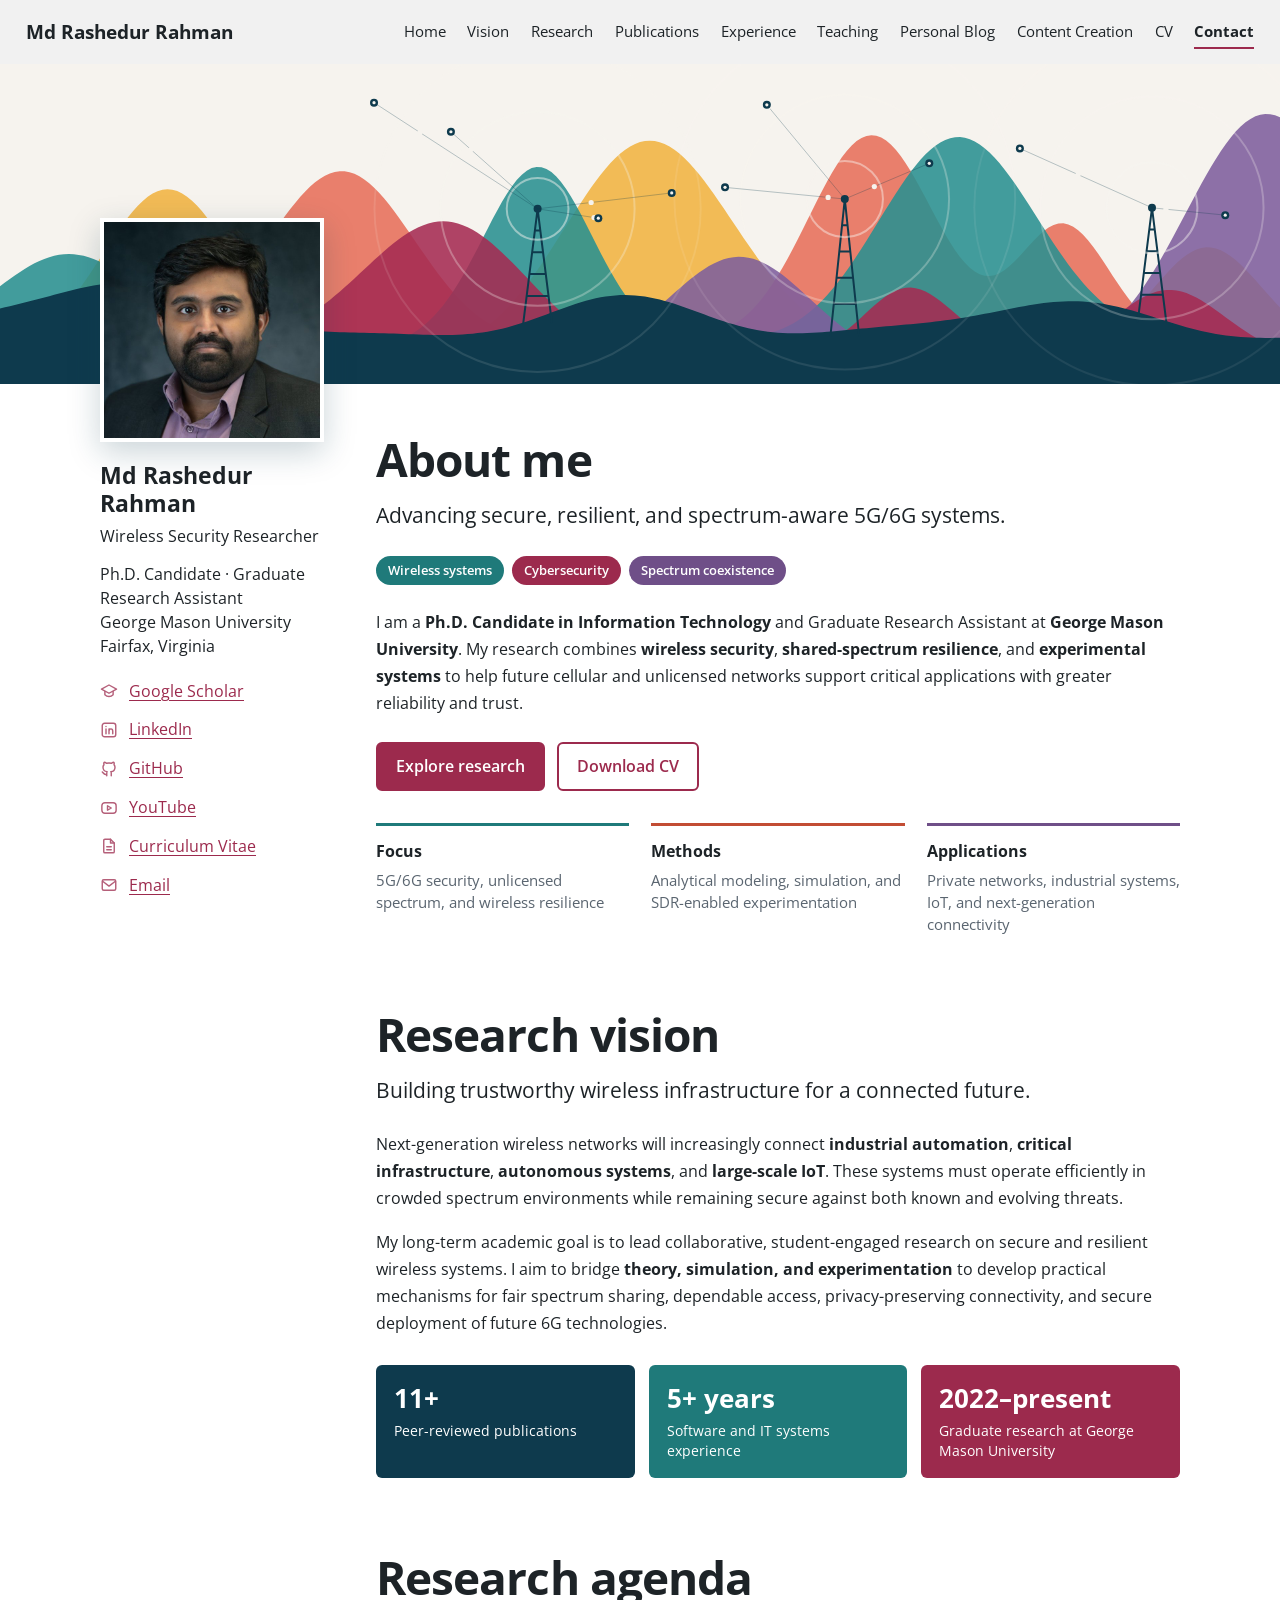
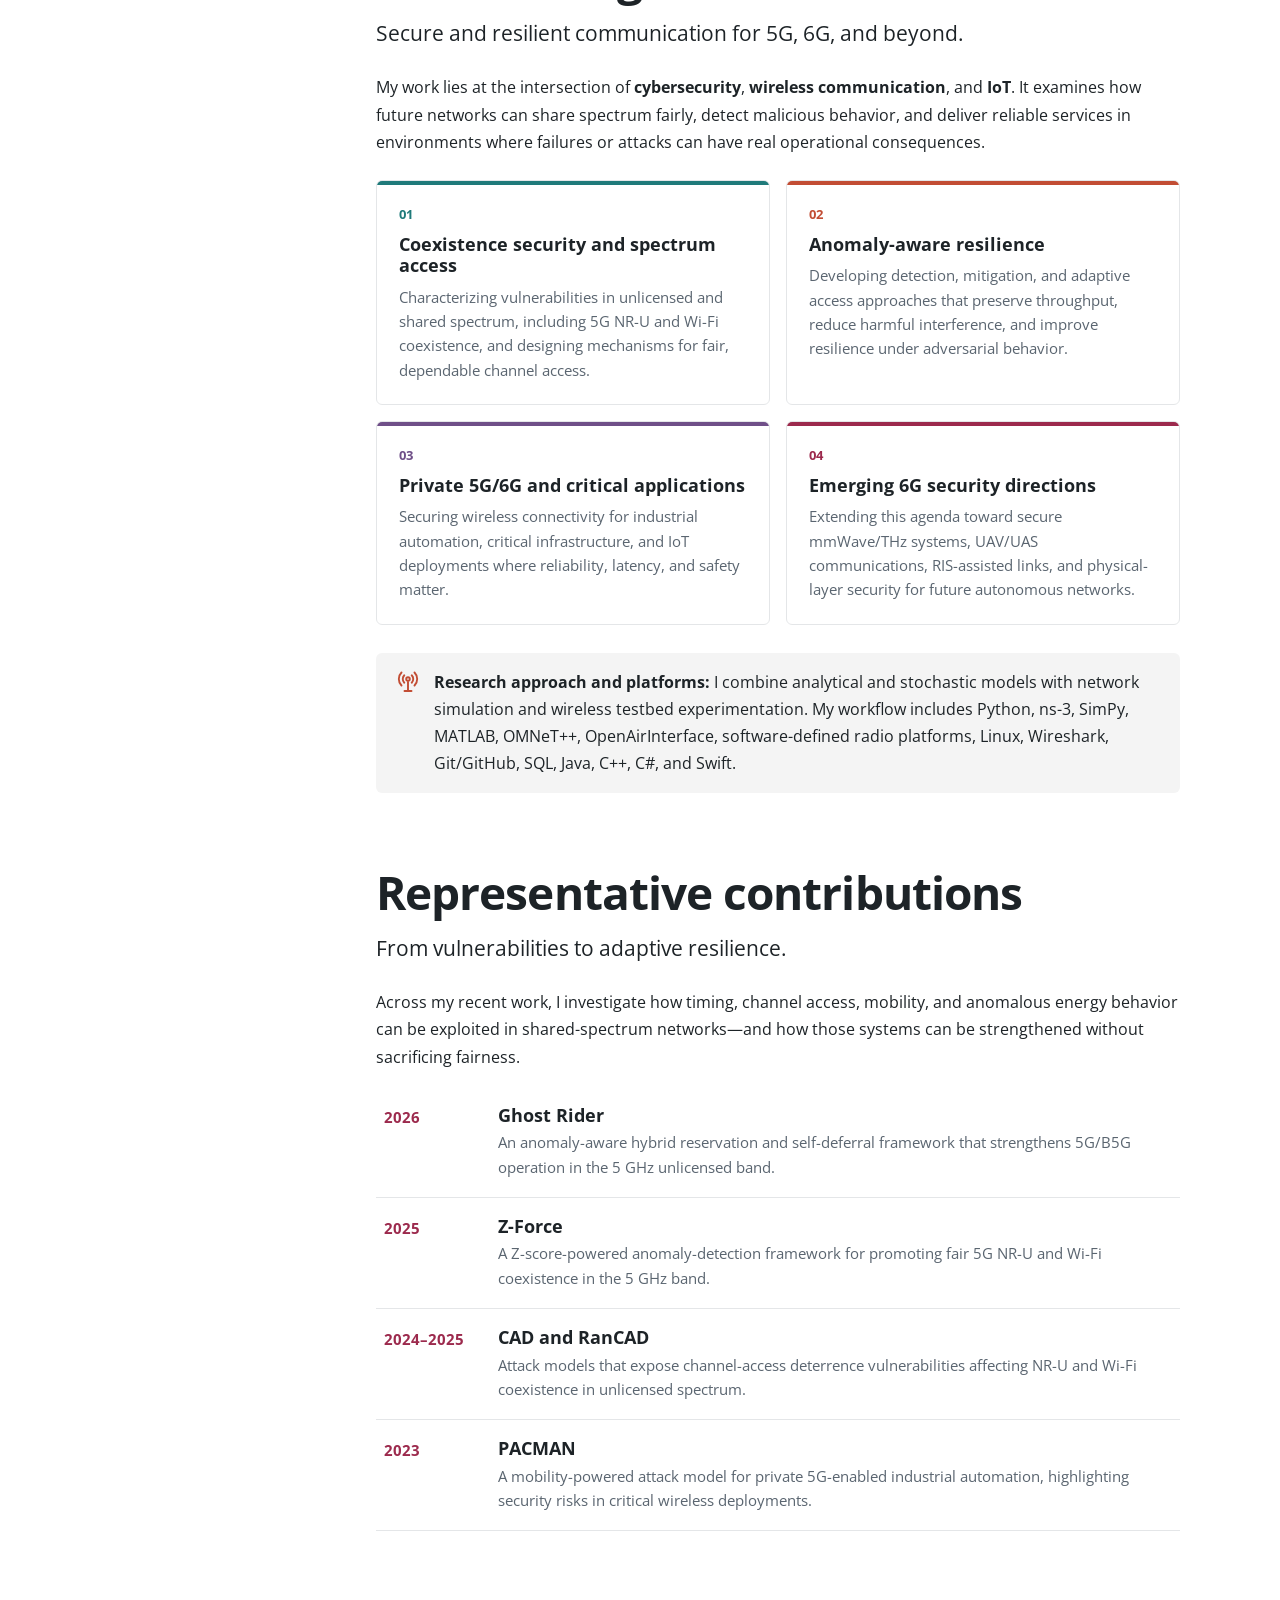
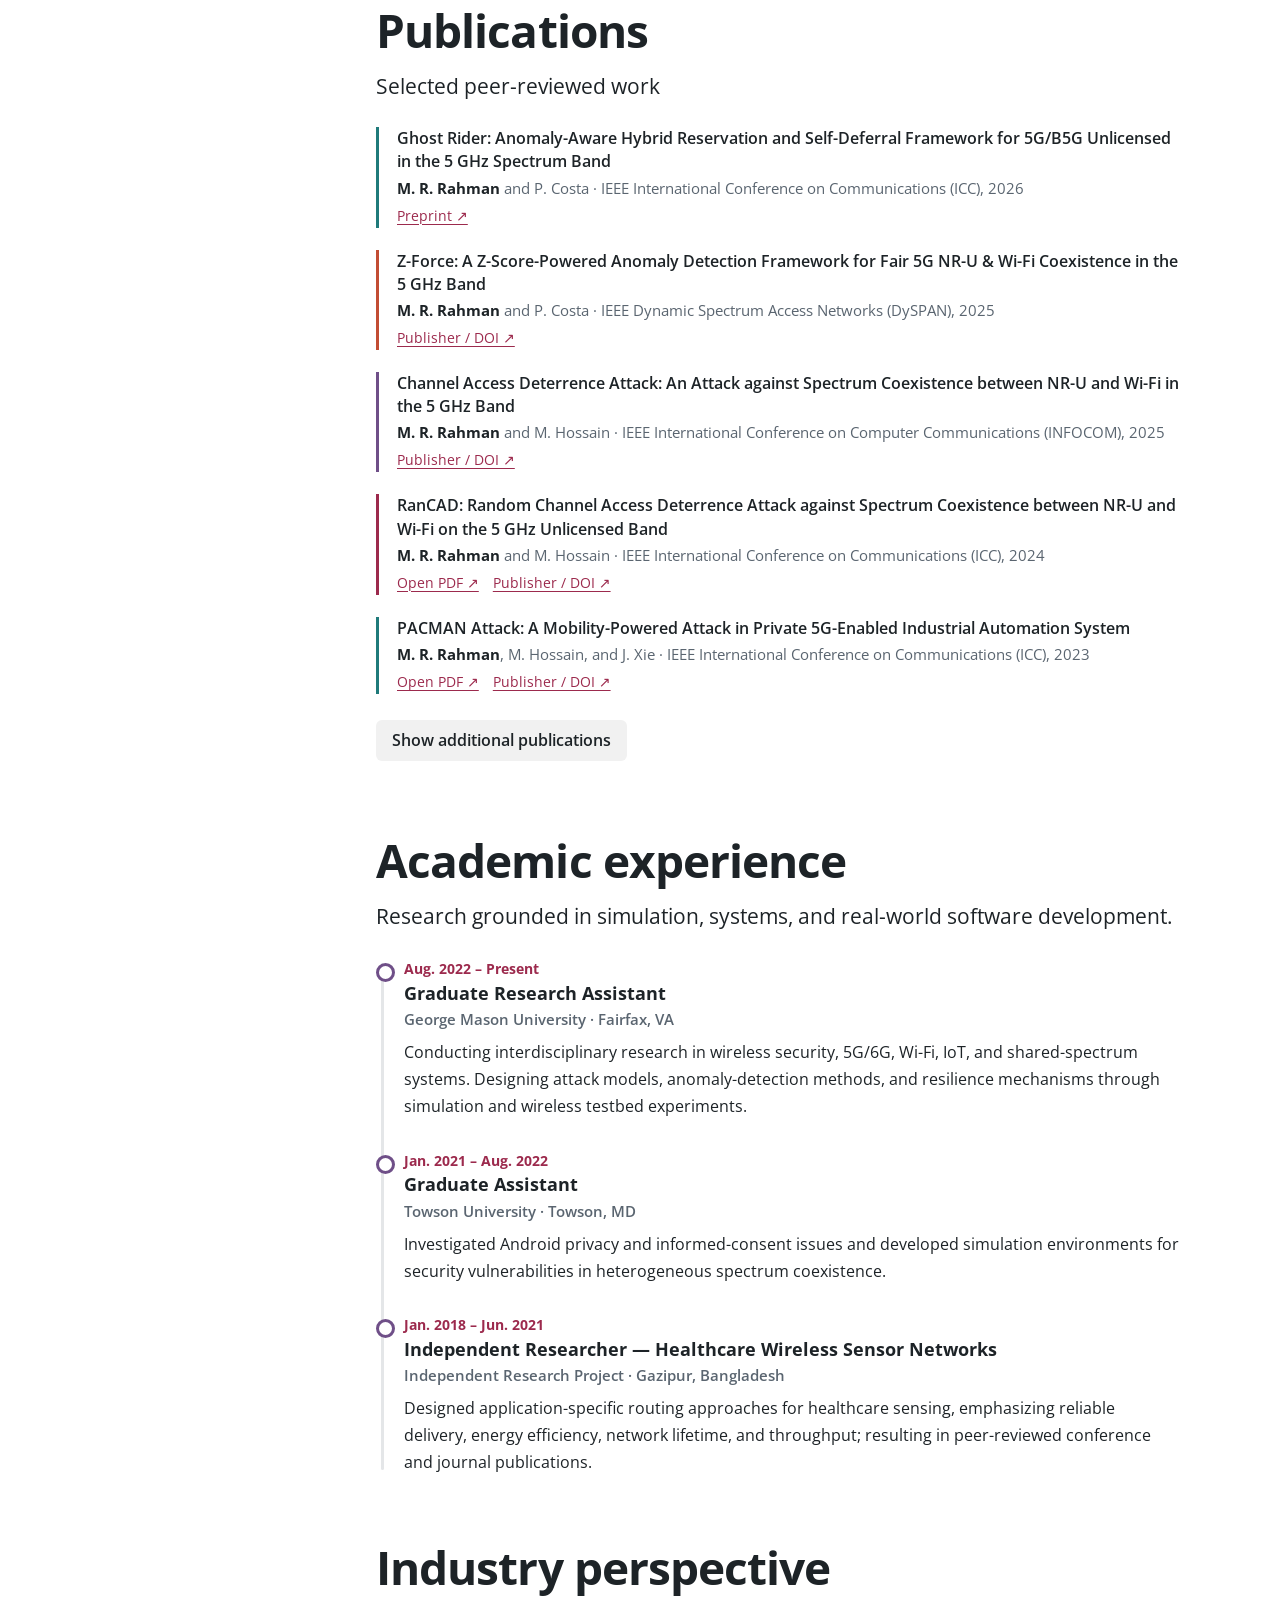
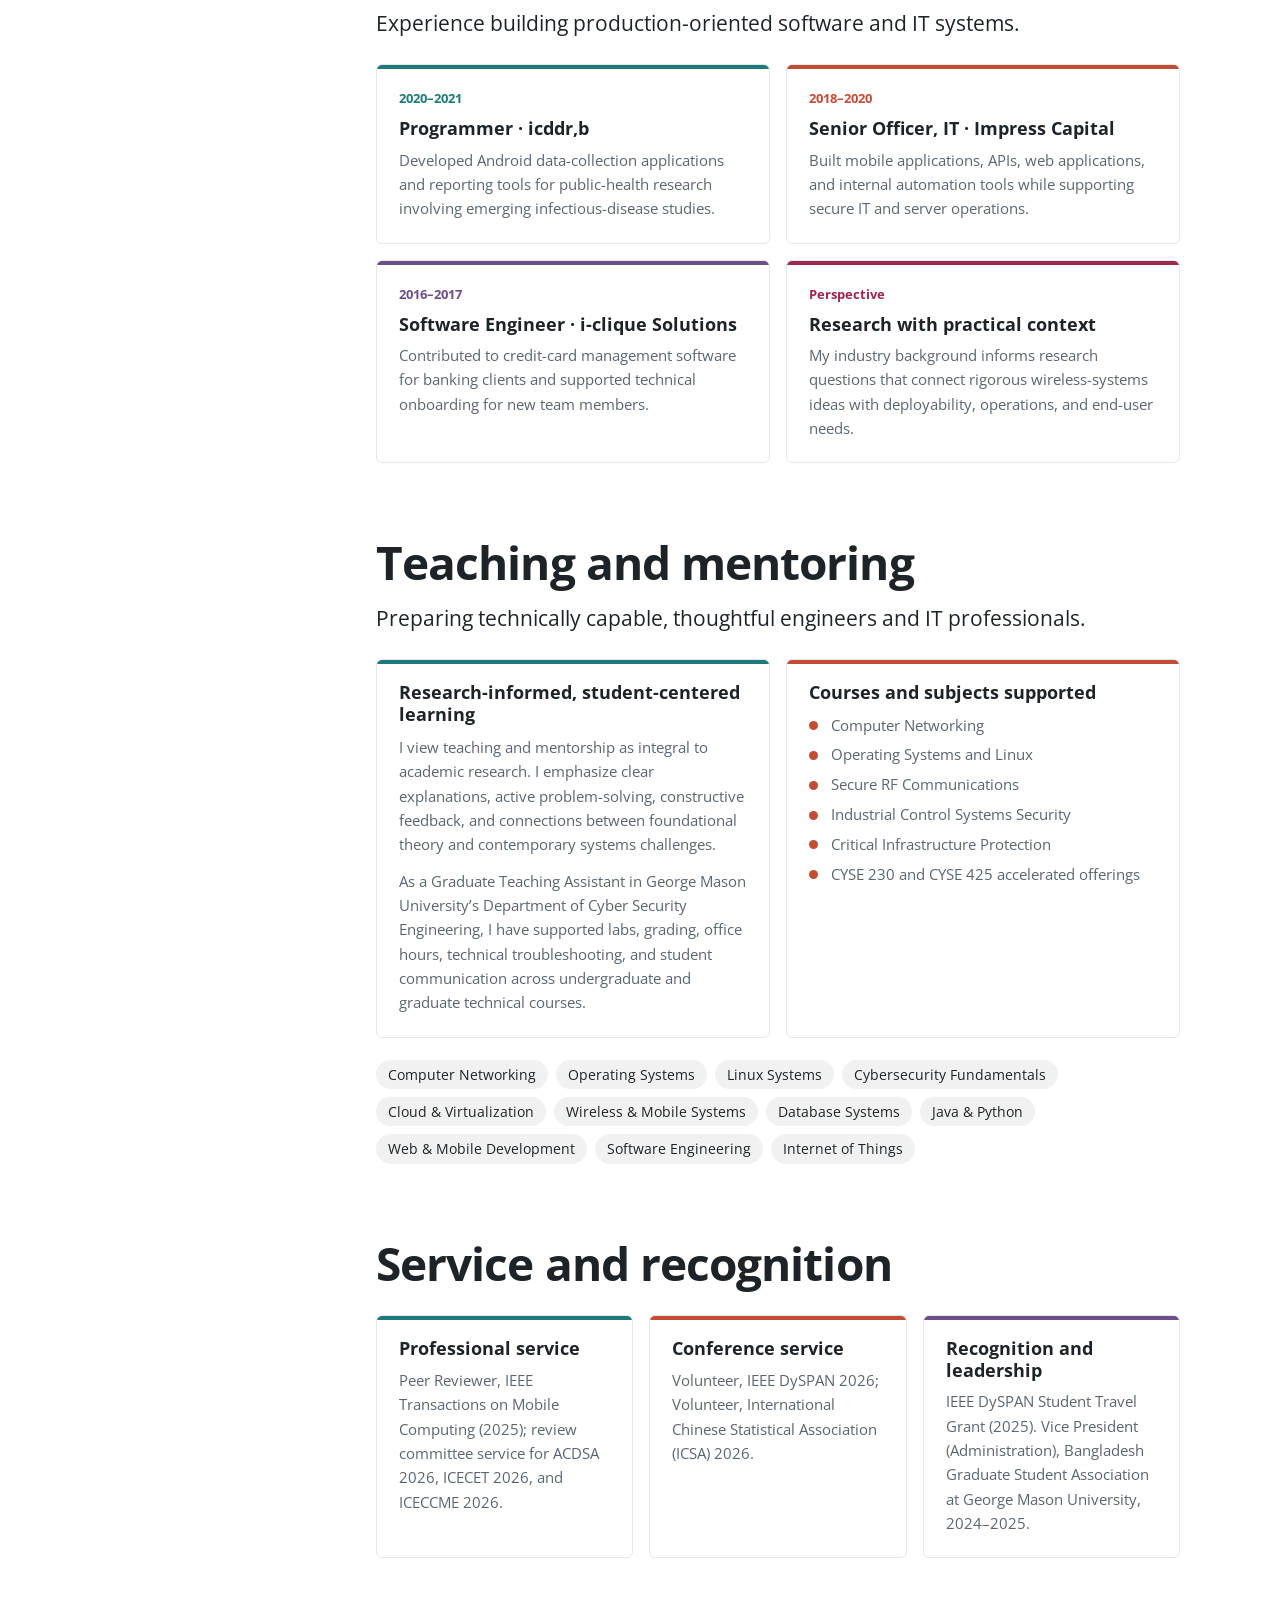
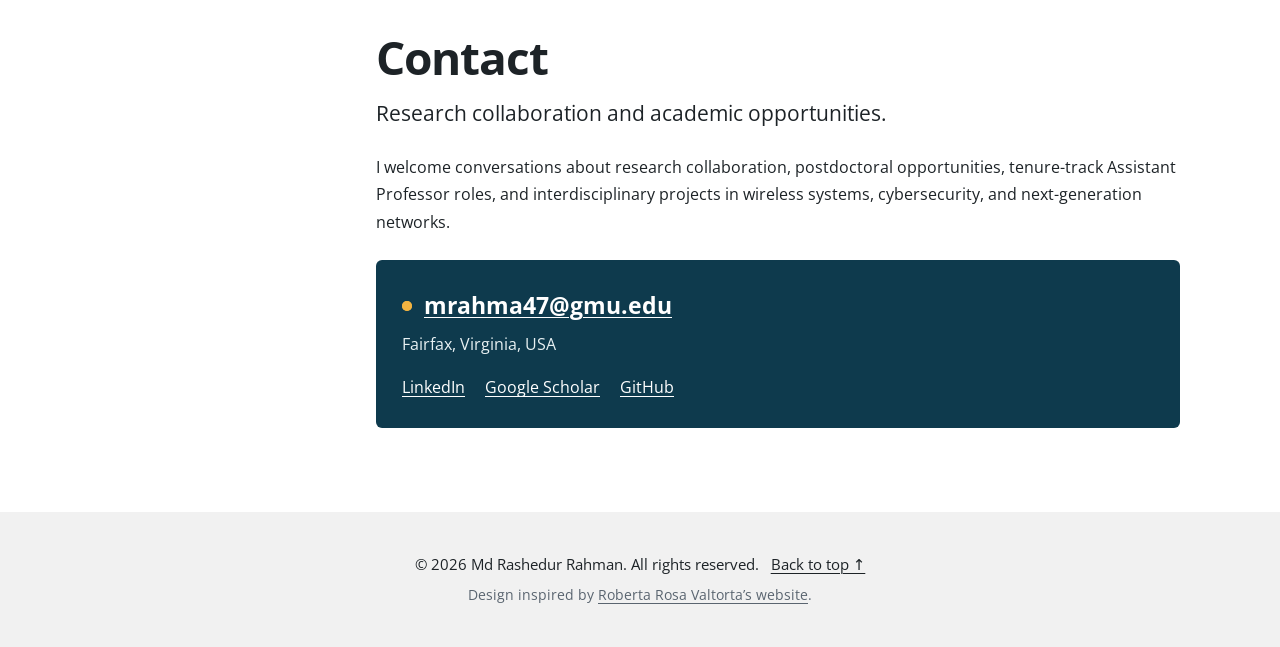
==== commit 8529a792: "Credit design inspiration in the site footer Co-Authored-By: Claude Opus 5.5 <noreply@anthropic.com>" ====
--- a/index.html
+++ b/index.html
@@ -244,6 +244,7 @@
 
   <footer class="footer">
     <p>© <span id="year"></span> Md Rashedur Rahman. All rights reserved.<a href="#home">Back to top ↑</a></p>
+    <p class="footer-credit">Design inspired by <a href="https://www.robertavaltorta.com/" target="_blank" rel="noopener">Roberta Rosa Valtorta’s website</a>.</p>
   </footer>
 </body>
 </html>
--- a/assets/css/styles.css
+++ b/assets/css/styles.css
@@ -347,6 +347,8 @@
 .footer { margin-top: 12px; padding: 40px 24px; background: var(--gray); text-align: center; font-size: .94rem; }
 .footer p { margin: 0; }
 .footer a { color: var(--ink); margin-left: 12px; }
+.footer .footer-credit { margin-top: 6px; color: var(--muted); font-size: .86rem; }
+.footer .footer-credit a { margin-left: 0; color: inherit; }
 
 /* Motion */
 .intro { animation: rise .7s ease both; }
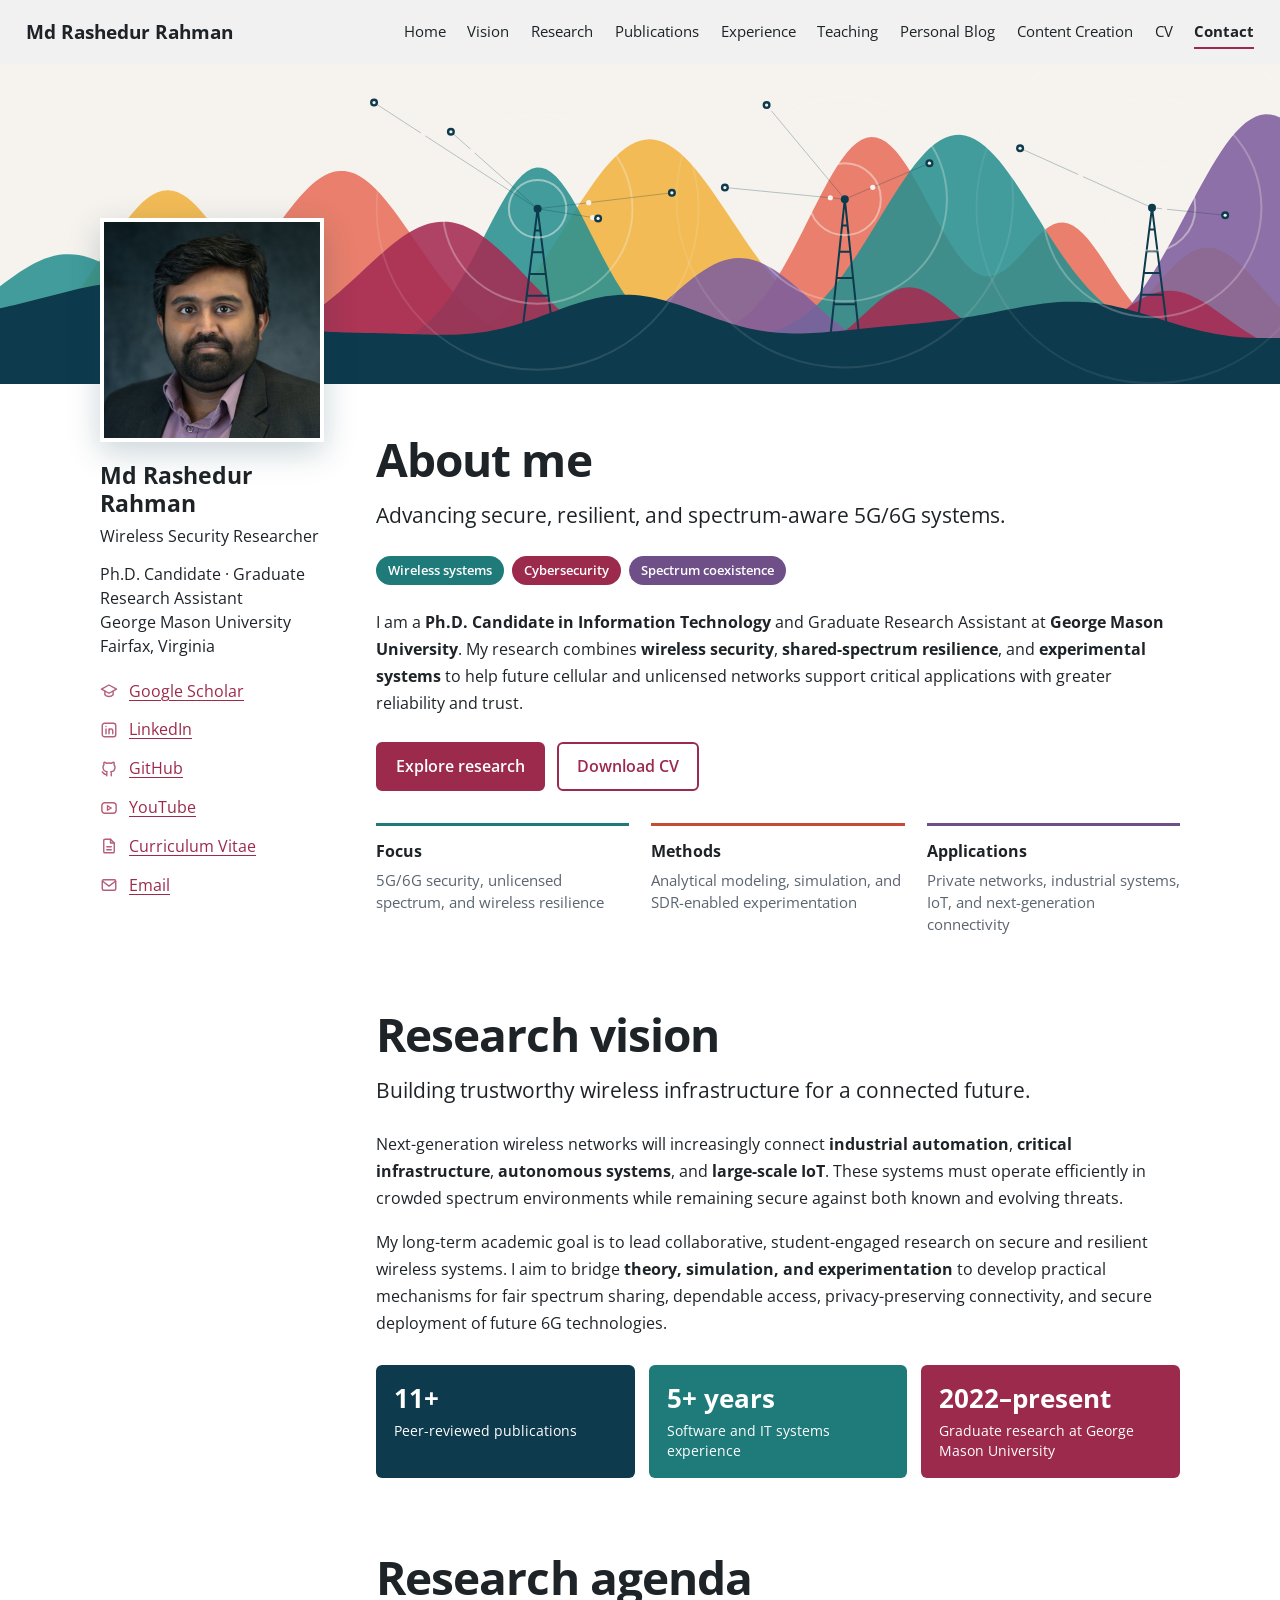
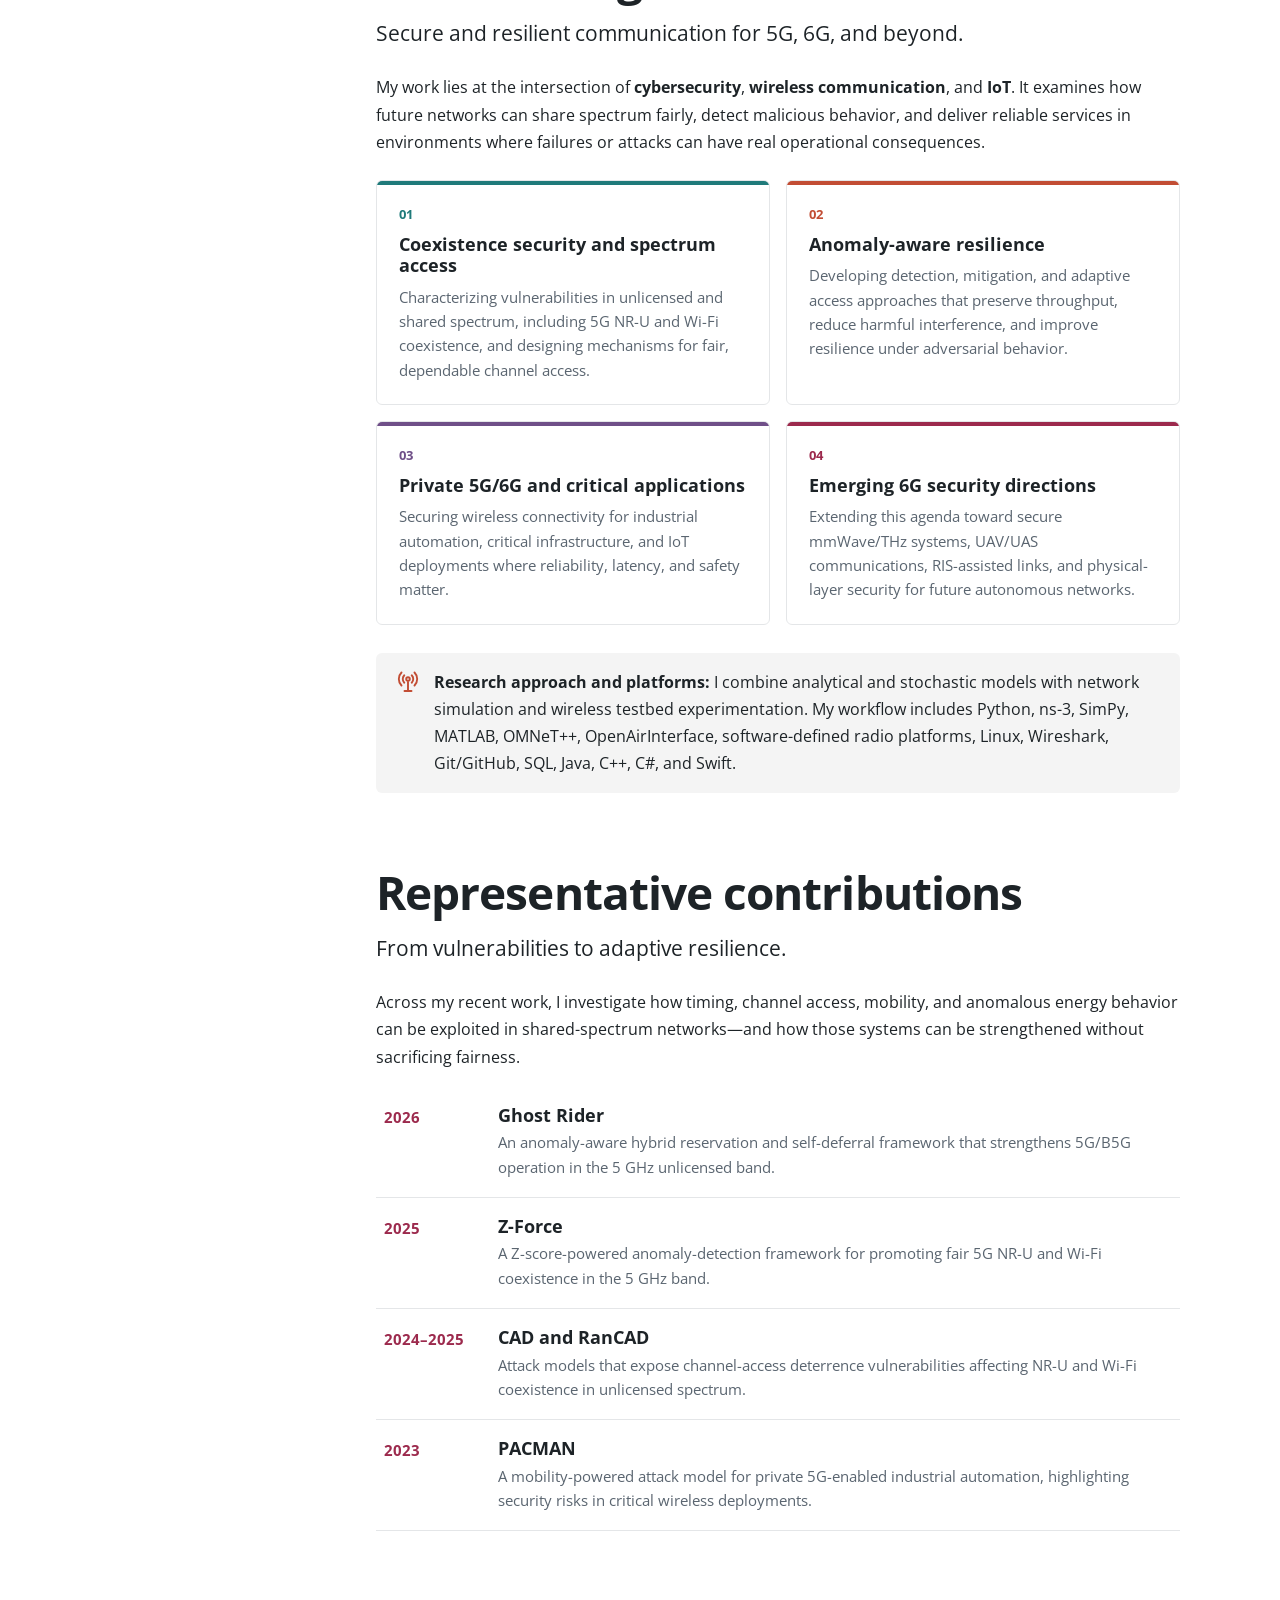
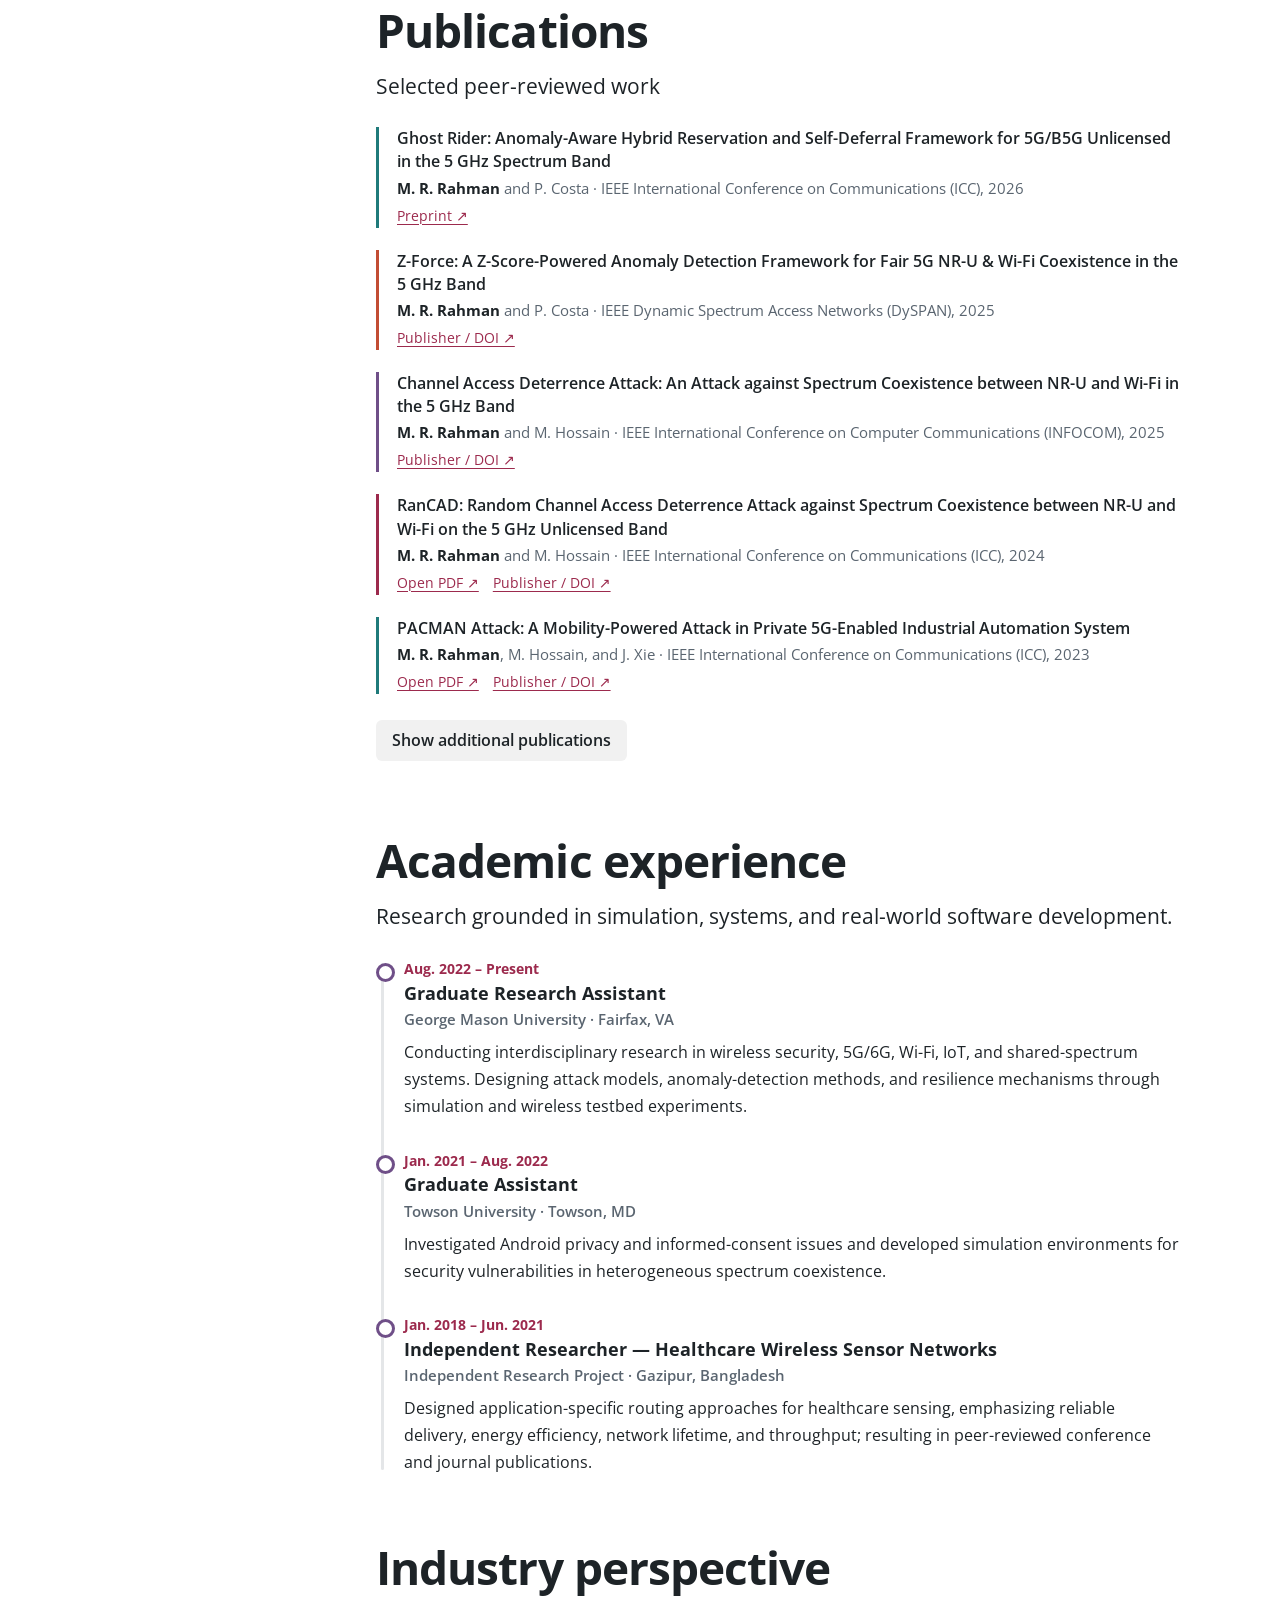
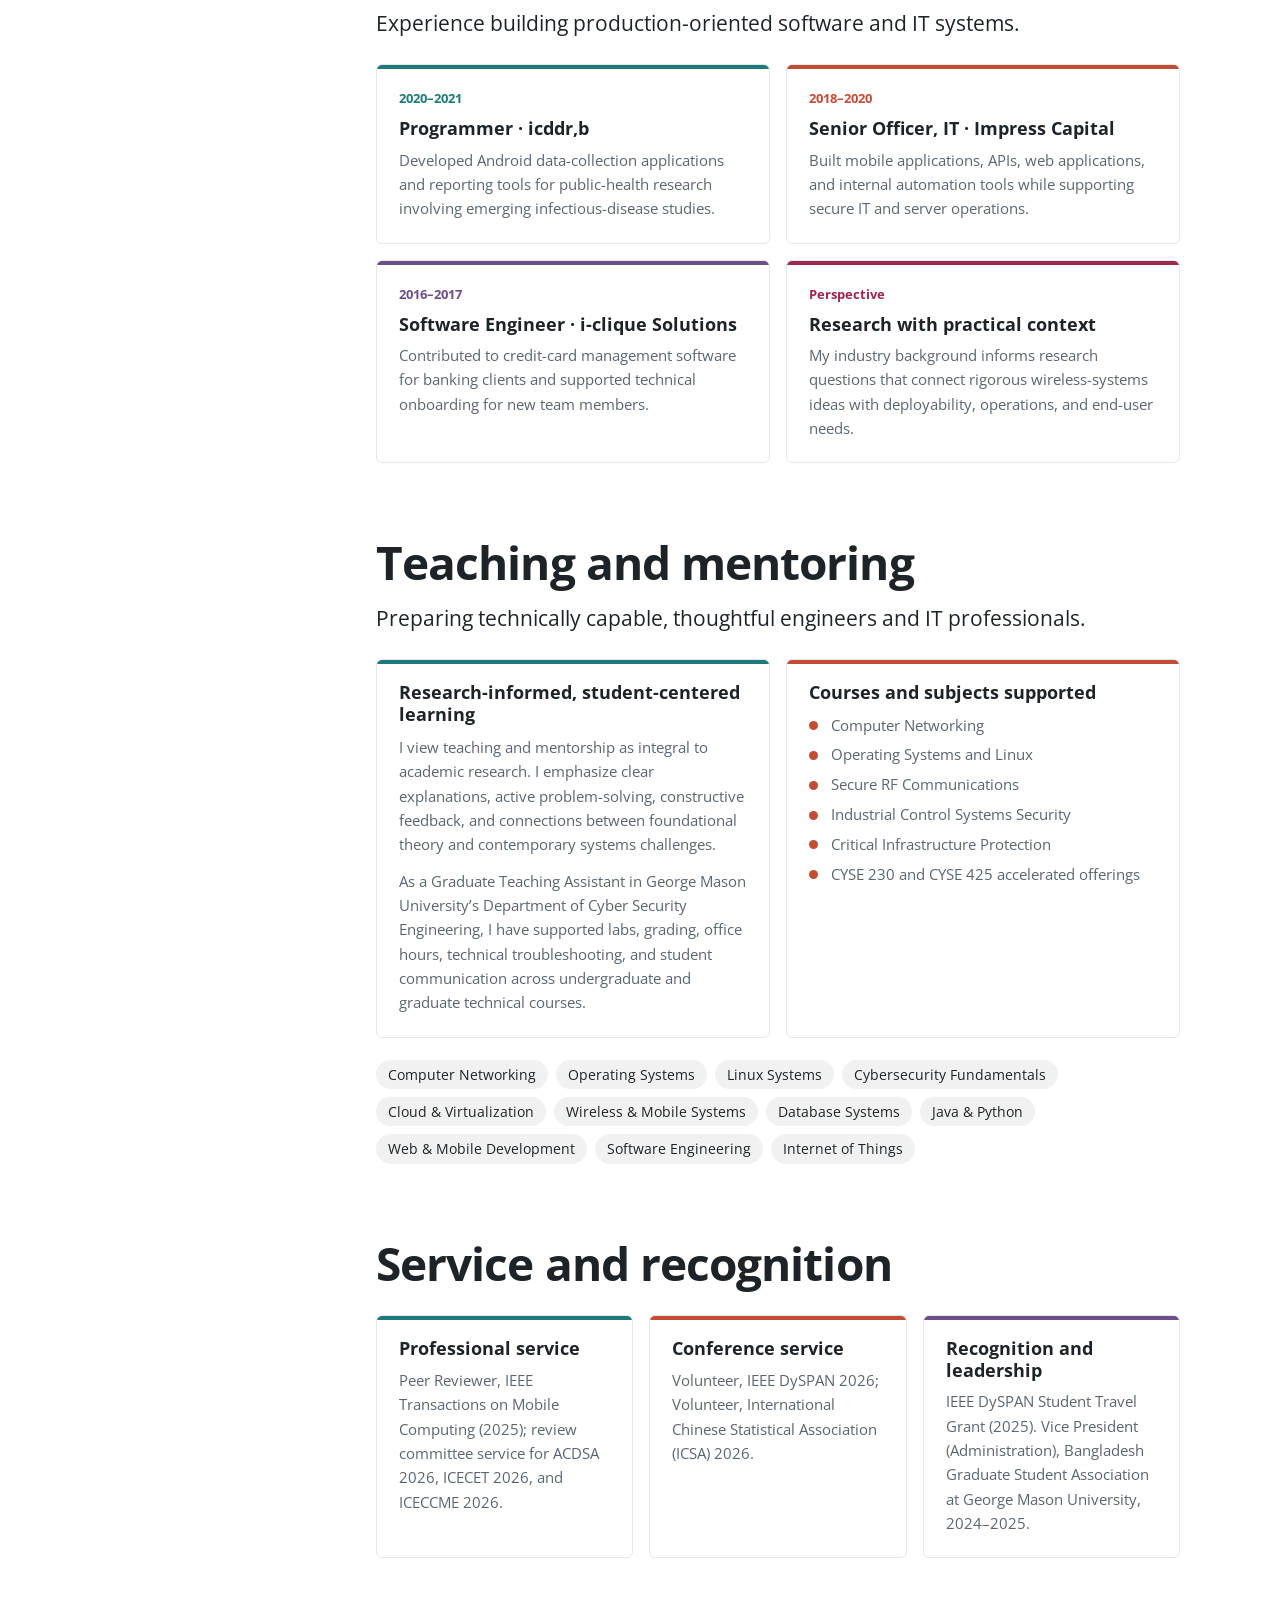
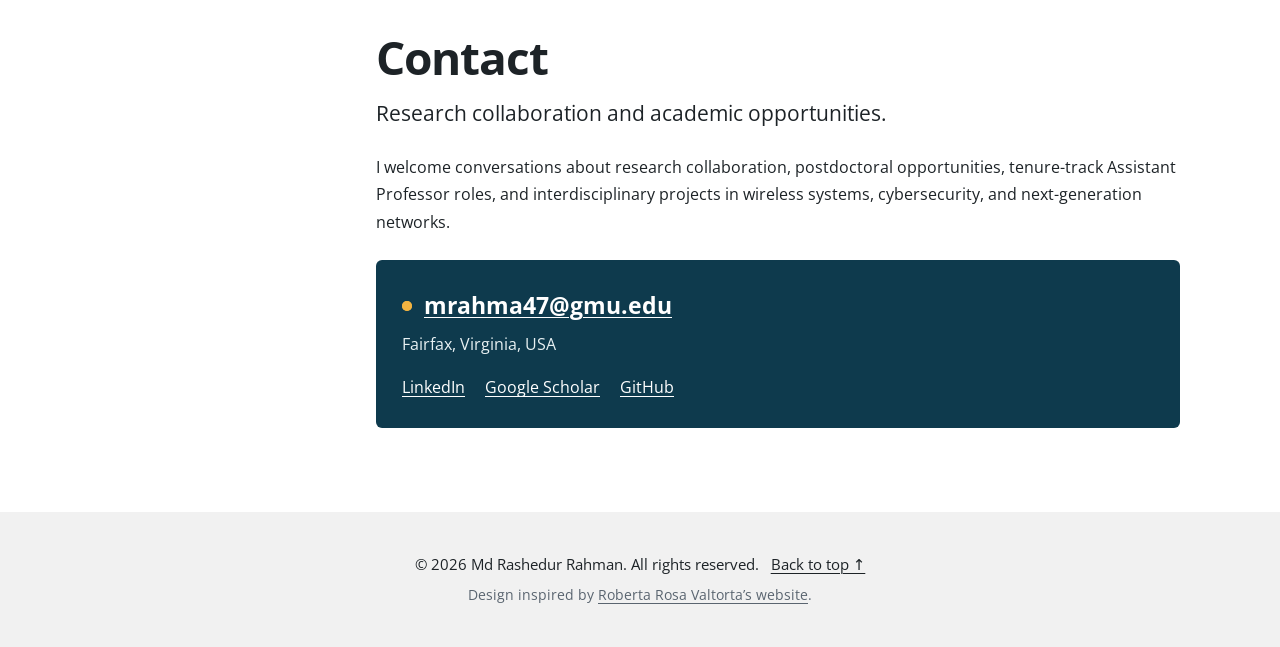
==== commit 5e14c7ed: "Show sections immediately instead of fading them in on scroll Co-Authored-By: Claude Opus 5.5 <norep" ====
--- a/index.html
+++ b/index.html
@@ -78,70 +78,70 @@
       </section>
 
       <section id="vision" class="block">
-        <h2 class="reveal">Research vision</h2>
-        <p class="lede reveal">Building trustworthy wireless infrastructure for a connected future.</p>
-        <p class="reveal">Next-generation wireless networks will increasingly connect <strong>industrial automation</strong>, <strong>critical infrastructure</strong>, <strong>autonomous systems</strong>, and <strong>large-scale IoT</strong>. These systems must operate efficiently in crowded spectrum environments while remaining secure against both known and evolving threats.</p>
-        <p class="reveal">My long-term academic goal is to lead collaborative, student-engaged research on secure and resilient wireless systems. I aim to bridge <strong>theory, simulation, and experimentation</strong> to develop practical mechanisms for fair spectrum sharing, dependable access, privacy-preserving connectivity, and secure deployment of future 6G technologies.</p>
+        <h2>Research vision</h2>
+        <p class="lede">Building trustworthy wireless infrastructure for a connected future.</p>
+        <p>Next-generation wireless networks will increasingly connect <strong>industrial automation</strong>, <strong>critical infrastructure</strong>, <strong>autonomous systems</strong>, and <strong>large-scale IoT</strong>. These systems must operate efficiently in crowded spectrum environments while remaining secure against both known and evolving threats.</p>
+        <p>My long-term academic goal is to lead collaborative, student-engaged research on secure and resilient wireless systems. I aim to bridge <strong>theory, simulation, and experimentation</strong> to develop practical mechanisms for fair spectrum sharing, dependable access, privacy-preserving connectivity, and secure deployment of future 6G technologies.</p>
         <div class="stats" aria-label="Research profile at a glance">
-          <article class="reveal"><strong data-count="11" data-suffix="+">11+</strong><span>Peer-reviewed publications</span></article>
-          <article class="reveal"><strong data-count="5" data-suffix="+ years">5+ years</strong><span>Software and IT systems experience</span></article>
-          <article class="reveal"><strong>2022–present</strong><span>Graduate research at George Mason University</span></article>
+          <article><strong data-count="11" data-suffix="+">11+</strong><span>Peer-reviewed publications</span></article>
+          <article><strong data-count="5" data-suffix="+ years">5+ years</strong><span>Software and IT systems experience</span></article>
+          <article><strong>2022–present</strong><span>Graduate research at George Mason University</span></article>
         </div>
       </section>
 
       <section id="research" class="block">
-        <h2 class="reveal">Research agenda</h2>
-        <p class="lede reveal">Secure and resilient communication for 5G, 6G, and beyond.</p>
-        <p class="reveal">My work lies at the intersection of <strong>cybersecurity</strong>, <strong>wireless communication</strong>, and <strong>IoT</strong>. It examines how future networks can share spectrum fairly, detect malicious behavior, and deliver reliable services in environments where failures or attacks can have real operational consequences.</p>
+        <h2>Research agenda</h2>
+        <p class="lede">Secure and resilient communication for 5G, 6G, and beyond.</p>
+        <p>My work lies at the intersection of <strong>cybersecurity</strong>, <strong>wireless communication</strong>, and <strong>IoT</strong>. It examines how future networks can share spectrum fairly, detect malicious behavior, and deliver reliable services in environments where failures or attacks can have real operational consequences.</p>
         <div class="card-grid">
-          <article class="card reveal"><span class="card-tag">01</span><h3>Coexistence security and spectrum access</h3><p>Characterizing vulnerabilities in unlicensed and shared spectrum, including 5G NR-U and Wi-Fi coexistence, and designing mechanisms for fair, dependable channel access.</p></article>
-          <article class="card reveal"><span class="card-tag">02</span><h3>Anomaly-aware resilience</h3><p>Developing detection, mitigation, and adaptive access approaches that preserve throughput, reduce harmful interference, and improve resilience under adversarial behavior.</p></article>
-          <article class="card reveal"><span class="card-tag">03</span><h3>Private 5G/6G and critical applications</h3><p>Securing wireless connectivity for industrial automation, critical infrastructure, and IoT deployments where reliability, latency, and safety matter.</p></article>
-          <article class="card reveal"><span class="card-tag">04</span><h3>Emerging 6G security directions</h3><p>Extending this agenda toward secure mmWave/THz systems, UAV/UAS communications, RIS-assisted links, and physical-layer security for future autonomous networks.</p></article>
-        </div>
-        <div class="callout reveal">
+          <article class="card"><span class="card-tag">01</span><h3>Coexistence security and spectrum access</h3><p>Characterizing vulnerabilities in unlicensed and shared spectrum, including 5G NR-U and Wi-Fi coexistence, and designing mechanisms for fair, dependable channel access.</p></article>
+          <article class="card"><span class="card-tag">02</span><h3>Anomaly-aware resilience</h3><p>Developing detection, mitigation, and adaptive access approaches that preserve throughput, reduce harmful interference, and improve resilience under adversarial behavior.</p></article>
+          <article class="card"><span class="card-tag">03</span><h3>Private 5G/6G and critical applications</h3><p>Securing wireless connectivity for industrial automation, critical infrastructure, and IoT deployments where reliability, latency, and safety matter.</p></article>
+          <article class="card"><span class="card-tag">04</span><h3>Emerging 6G security directions</h3><p>Extending this agenda toward secure mmWave/THz systems, UAV/UAS communications, RIS-assisted links, and physical-layer security for future autonomous networks.</p></article>
+        </div>
+        <div class="callout">
           <svg viewBox="0 0 24 24" aria-hidden="true"><path d="M12 12v9M8.500 21h7"/><circle cx="12" cy="9" r="1.800"/><path d="M8.300 12.700a5.200 5.200 0 0 1 0-7.400M15.700 5.300a5.200 5.200 0 0 1 0 7.400M5.500 15.500a9.200 9.200 0 0 1 0-13M18.500 2.500a9.200 9.200 0 0 1 0 13"/></svg>
           <p><strong>Research approach and platforms:</strong> I combine analytical and stochastic models with network simulation and wireless testbed experimentation. My workflow includes Python, ns-3, SimPy, MATLAB, OMNeT++, OpenAirInterface, software-defined radio platforms, Linux, Wireshark, Git/GitHub, SQL, Java, C++, C#, and Swift.</p>
         </div>
       </section>
 
       <section id="contributions" class="block">
-        <h2 class="reveal">Representative contributions</h2>
-        <p class="lede reveal">From vulnerabilities to adaptive resilience.</p>
-        <p class="reveal">Across my recent work, I investigate how timing, channel access, mobility, and anomalous energy behavior can be exploited in shared-spectrum networks—and how those systems can be strengthened without sacrificing fairness.</p>
+        <h2>Representative contributions</h2>
+        <p class="lede">From vulnerabilities to adaptive resilience.</p>
+        <p>Across my recent work, I investigate how timing, channel access, mobility, and anomalous energy behavior can be exploited in shared-spectrum networks—and how those systems can be strengthened without sacrificing fairness.</p>
         <ul class="contribution-list">
-          <li class="reveal"><time>2026</time><div><h3>Ghost Rider</h3><p>An anomaly-aware hybrid reservation and self-deferral framework that strengthens 5G/B5G operation in the 5 GHz unlicensed band.</p></div></li>
-          <li class="reveal"><time>2025</time><div><h3>Z-Force</h3><p>A Z-score-powered anomaly-detection framework for promoting fair 5G NR-U and Wi-Fi coexistence in the 5 GHz band.</p></div></li>
-          <li class="reveal"><time>2024–2025</time><div><h3>CAD and RanCAD</h3><p>Attack models that expose channel-access deterrence vulnerabilities affecting NR-U and Wi-Fi coexistence in unlicensed spectrum.</p></div></li>
-          <li class="reveal"><time>2023</time><div><h3>PACMAN</h3><p>A mobility-powered attack model for private 5G-enabled industrial automation, highlighting security risks in critical wireless deployments.</p></div></li>
+          <li><time>2026</time><div><h3>Ghost Rider</h3><p>An anomaly-aware hybrid reservation and self-deferral framework that strengthens 5G/B5G operation in the 5 GHz unlicensed band.</p></div></li>
+          <li><time>2025</time><div><h3>Z-Force</h3><p>A Z-score-powered anomaly-detection framework for promoting fair 5G NR-U and Wi-Fi coexistence in the 5 GHz band.</p></div></li>
+          <li><time>2024–2025</time><div><h3>CAD and RanCAD</h3><p>Attack models that expose channel-access deterrence vulnerabilities affecting NR-U and Wi-Fi coexistence in unlicensed spectrum.</p></div></li>
+          <li><time>2023</time><div><h3>PACMAN</h3><p>A mobility-powered attack model for private 5G-enabled industrial automation, highlighting security risks in critical wireless deployments.</p></div></li>
         </ul>
       </section>
 
       <section id="publications" class="block">
-        <h2 class="reveal">Publications</h2>
-        <p class="lede reveal">Selected peer-reviewed work</p>
+        <h2>Publications</h2>
+        <p class="lede">Selected peer-reviewed work</p>
         <ol class="publication-list">
-          <li class="reveal">
+          <li>
             <p class="pub-title"><a href="https://www.researchgate.net/publication/401159210_Ghost_Rider-Anomaly_Aware_Hybrid_Reservation_and_Self-Deferral_Framework_for_5GB5G_Unlicensed_in_the_5GHz_Spectrum_Band" target="_blank" rel="noopener">Ghost Rider: Anomaly-Aware Hybrid Reservation and Self-Deferral Framework for 5G/B5G Unlicensed in the 5 GHz Spectrum Band</a></p>
             <p class="pub-meta"><span class="author-me">M. R. Rahman</span> and P. Costa · IEEE International Conference on Communications (ICC), 2026</p>
             <div class="pub-actions"><a href="https://www.researchgate.net/publication/401159210_Ghost_Rider-Anomaly_Aware_Hybrid_Reservation_and_Self-Deferral_Framework_for_5GB5G_Unlicensed_in_the_5GHz_Spectrum_Band" target="_blank" rel="noopener">Preprint ↗</a></div>
           </li>
-          <li class="reveal">
+          <li>
             <p class="pub-title"><a href="https://doi.org/10.1109/DySPAN64764.2025.11115904" target="_blank" rel="noopener">Z-Force: A Z-Score-Powered Anomaly Detection Framework for Fair 5G NR-U &amp; Wi-Fi Coexistence in the 5 GHz Band</a></p>
             <p class="pub-meta"><span class="author-me">M. R. Rahman</span> and P. Costa · IEEE Dynamic Spectrum Access Networks (DySPAN), 2025</p>
             <div class="pub-actions"><a href="https://doi.org/10.1109/DySPAN64764.2025.11115904" target="_blank" rel="noopener">Publisher / DOI ↗</a></div>
           </li>
-          <li class="reveal">
+          <li>
             <p class="pub-title"><a href="https://doi.org/10.1109/INFOCOM55648.2025.11044478" target="_blank" rel="noopener">Channel Access Deterrence Attack: An Attack against Spectrum Coexistence between NR-U and Wi-Fi in the 5 GHz Band</a></p>
             <p class="pub-meta"><span class="author-me">M. R. Rahman</span> and M. Hossain · IEEE International Conference on Computer Communications (INFOCOM), 2025</p>
             <div class="pub-actions"><a href="https://doi.org/10.1109/INFOCOM55648.2025.11044478" target="_blank" rel="noopener">Publisher / DOI ↗</a></div>
           </li>
-          <li class="reveal">
+          <li>
             <p class="pub-title"><a href="https://par.nsf.gov/servlets/purl/10538959" target="_blank" rel="noopener">RanCAD: Random Channel Access Deterrence Attack against Spectrum Coexistence between NR-U and Wi-Fi on the 5 GHz Unlicensed Band</a></p>
             <p class="pub-meta"><span class="author-me">M. R. Rahman</span> and M. Hossain · IEEE International Conference on Communications (ICC), 2024</p>
             <div class="pub-actions"><a href="https://par.nsf.gov/servlets/purl/10538959" target="_blank" rel="noopener">Open PDF ↗</a><a href="https://doi.org/10.1109/ICC51166.2024.10622917" target="_blank" rel="noopener">Publisher / DOI ↗</a></div>
           </li>
-          <li class="reveal">
+          <li>
             <p class="pub-title"><a href="https://arxiv.org/pdf/2302.08563" target="_blank" rel="noopener">PACMAN Attack: A Mobility-Powered Attack in Private 5G-Enabled Industrial Automation System</a></p>
             <p class="pub-meta"><span class="author-me">M. R. Rahman</span>, M. Hossain, and J. Xie · IEEE International Conference on Communications (ICC), 2023</p>
             <div class="pub-actions"><a href="https://arxiv.org/pdf/2302.08563" target="_blank" rel="noopener">Open PDF ↗</a><a href="https://doi.org/10.1109/ICC45041.2023.10279086" target="_blank" rel="noopener">Publisher / DOI ↗</a></div>
@@ -185,51 +185,51 @@
       </section>
 
       <section id="experience" class="block">
-        <h2 class="reveal">Academic experience</h2>
-        <p class="lede reveal">Research grounded in simulation, systems, and real-world software development.</p>
+        <h2>Academic experience</h2>
+        <p class="lede">Research grounded in simulation, systems, and real-world software development.</p>
         <div class="timeline">
           <span class="timeline-fill" aria-hidden="true"></span>
-          <article class="timeline-item reveal"><p class="timeline-date">Aug. 2022 – Present</p><h3>Graduate Research Assistant</h3><p class="timeline-place">George Mason University · Fairfax, VA</p><p>Conducting interdisciplinary research in wireless security, 5G/6G, Wi-Fi, IoT, and shared-spectrum systems. Designing attack models, anomaly-detection methods, and resilience mechanisms through simulation and wireless testbed experiments.</p></article>
-          <article class="timeline-item reveal"><p class="timeline-date">Jan. 2021 – Aug. 2022</p><h3>Graduate Assistant</h3><p class="timeline-place">Towson University · Towson, MD</p><p>Investigated Android privacy and informed-consent issues and developed simulation environments for security vulnerabilities in heterogeneous spectrum coexistence.</p></article>
-          <article class="timeline-item reveal"><p class="timeline-date">Jan. 2018 – Jun. 2021</p><h3>Independent Researcher — Healthcare Wireless Sensor Networks</h3><p class="timeline-place">Independent Research Project · Gazipur, Bangladesh</p><p>Designed application-specific routing approaches for healthcare sensing, emphasizing reliable delivery, energy efficiency, network lifetime, and throughput; resulting in peer-reviewed conference and journal publications.</p></article>
+          <article class="timeline-item"><p class="timeline-date">Aug. 2022 – Present</p><h3>Graduate Research Assistant</h3><p class="timeline-place">George Mason University · Fairfax, VA</p><p>Conducting interdisciplinary research in wireless security, 5G/6G, Wi-Fi, IoT, and shared-spectrum systems. Designing attack models, anomaly-detection methods, and resilience mechanisms through simulation and wireless testbed experiments.</p></article>
+          <article class="timeline-item"><p class="timeline-date">Jan. 2021 – Aug. 2022</p><h3>Graduate Assistant</h3><p class="timeline-place">Towson University · Towson, MD</p><p>Investigated Android privacy and informed-consent issues and developed simulation environments for security vulnerabilities in heterogeneous spectrum coexistence.</p></article>
+          <article class="timeline-item"><p class="timeline-date">Jan. 2018 – Jun. 2021</p><h3>Independent Researcher — Healthcare Wireless Sensor Networks</h3><p class="timeline-place">Independent Research Project · Gazipur, Bangladesh</p><p>Designed application-specific routing approaches for healthcare sensing, emphasizing reliable delivery, energy efficiency, network lifetime, and throughput; resulting in peer-reviewed conference and journal publications.</p></article>
         </div>
 
         <div class="subsection">
-          <h2 class="reveal">Industry perspective</h2>
-          <p class="lede reveal">Experience building production-oriented software and IT systems.</p>
+          <h2>Industry perspective</h2>
+          <p class="lede">Experience building production-oriented software and IT systems.</p>
           <div class="card-grid">
-            <article class="card reveal"><span class="card-tag">2020–2021</span><h3>Programmer · icddr,b</h3><p>Developed Android data-collection applications and reporting tools for public-health research involving emerging infectious-disease studies.</p></article>
-            <article class="card reveal"><span class="card-tag">2018–2020</span><h3>Senior Officer, IT · Impress Capital</h3><p>Built mobile applications, APIs, web applications, and internal automation tools while supporting secure IT and server operations.</p></article>
-            <article class="card reveal"><span class="card-tag">2016–2017</span><h3>Software Engineer · i-clique Solutions</h3><p>Contributed to credit-card management software for banking clients and supported technical onboarding for new team members.</p></article>
-            <article class="card reveal"><span class="card-tag">Perspective</span><h3>Research with practical context</h3><p>My industry background informs research questions that connect rigorous wireless-systems ideas with deployability, operations, and end-user needs.</p></article>
+            <article class="card"><span class="card-tag">2020–2021</span><h3>Programmer · icddr,b</h3><p>Developed Android data-collection applications and reporting tools for public-health research involving emerging infectious-disease studies.</p></article>
+            <article class="card"><span class="card-tag">2018–2020</span><h3>Senior Officer, IT · Impress Capital</h3><p>Built mobile applications, APIs, web applications, and internal automation tools while supporting secure IT and server operations.</p></article>
+            <article class="card"><span class="card-tag">2016–2017</span><h3>Software Engineer · i-clique Solutions</h3><p>Contributed to credit-card management software for banking clients and supported technical onboarding for new team members.</p></article>
+            <article class="card"><span class="card-tag">Perspective</span><h3>Research with practical context</h3><p>My industry background informs research questions that connect rigorous wireless-systems ideas with deployability, operations, and end-user needs.</p></article>
           </div>
         </div>
       </section>
 
       <section id="teaching" class="block">
-        <h2 class="reveal">Teaching and mentoring</h2>
-        <p class="lede reveal">Preparing technically capable, thoughtful engineers and IT professionals.</p>
+        <h2>Teaching and mentoring</h2>
+        <p class="lede">Preparing technically capable, thoughtful engineers and IT professionals.</p>
         <div class="card-grid teaching-grid">
-          <article class="card reveal"><h3>Research-informed, student-centered learning</h3><p>I view teaching and mentorship as integral to academic research. I emphasize clear explanations, active problem-solving, constructive feedback, and connections between foundational theory and contemporary systems challenges.</p><p>As a Graduate Teaching Assistant in George Mason University’s Department of Cyber Security Engineering, I have supported labs, grading, office hours, technical troubleshooting, and student communication across undergraduate and graduate technical courses.</p></article>
-          <article class="card reveal"><h3>Courses and subjects supported</h3><ul class="check-list"><li>Computer Networking</li><li>Operating Systems and Linux</li><li>Secure RF Communications</li><li>Industrial Control Systems Security</li><li>Critical Infrastructure Protection</li><li>CYSE 230 and CYSE 425 accelerated offerings</li></ul></article>
-        </div>
-        <ul class="pills reveal" aria-label="Teaching and mentoring areas"><li>Computer Networking</li><li>Operating Systems</li><li>Linux Systems</li><li>Cybersecurity Fundamentals</li><li>Cloud &amp; Virtualization</li><li>Wireless &amp; Mobile Systems</li><li>Database Systems</li><li>Java &amp; Python</li><li>Web &amp; Mobile Development</li><li>Software Engineering</li><li>Internet of Things</li></ul>
+          <article class="card"><h3>Research-informed, student-centered learning</h3><p>I view teaching and mentorship as integral to academic research. I emphasize clear explanations, active problem-solving, constructive feedback, and connections between foundational theory and contemporary systems challenges.</p><p>As a Graduate Teaching Assistant in George Mason University’s Department of Cyber Security Engineering, I have supported labs, grading, office hours, technical troubleshooting, and student communication across undergraduate and graduate technical courses.</p></article>
+          <article class="card"><h3>Courses and subjects supported</h3><ul class="check-list"><li>Computer Networking</li><li>Operating Systems and Linux</li><li>Secure RF Communications</li><li>Industrial Control Systems Security</li><li>Critical Infrastructure Protection</li><li>CYSE 230 and CYSE 425 accelerated offerings</li></ul></article>
+        </div>
+        <ul class="pills" aria-label="Teaching and mentoring areas"><li>Computer Networking</li><li>Operating Systems</li><li>Linux Systems</li><li>Cybersecurity Fundamentals</li><li>Cloud &amp; Virtualization</li><li>Wireless &amp; Mobile Systems</li><li>Database Systems</li><li>Java &amp; Python</li><li>Web &amp; Mobile Development</li><li>Software Engineering</li><li>Internet of Things</li></ul>
       </section>
 
       <section id="service" class="block">
-        <h2 class="reveal">Service and recognition</h2>
+        <h2>Service and recognition</h2>
         <div class="card-grid service-grid">
-          <article class="card reveal"><h3>Professional service</h3><p>Peer Reviewer, IEEE Transactions on Mobile Computing (2025); review committee service for ACDSA 2026, ICECET 2026, and ICECCME 2026.</p></article>
-          <article class="card reveal"><h3>Conference service</h3><p>Volunteer, IEEE DySPAN 2026; Volunteer, International Chinese Statistical Association (ICSA) 2026.</p></article>
-          <article class="card reveal"><h3>Recognition and leadership</h3><p>IEEE DySPAN Student Travel Grant (2025). Vice President (Administration), Bangladesh Graduate Student Association at George Mason University, 2024–2025.</p></article>
+          <article class="card"><h3>Professional service</h3><p>Peer Reviewer, IEEE Transactions on Mobile Computing (2025); review committee service for ACDSA 2026, ICECET 2026, and ICECCME 2026.</p></article>
+          <article class="card"><h3>Conference service</h3><p>Volunteer, IEEE DySPAN 2026; Volunteer, International Chinese Statistical Association (ICSA) 2026.</p></article>
+          <article class="card"><h3>Recognition and leadership</h3><p>IEEE DySPAN Student Travel Grant (2025). Vice President (Administration), Bangladesh Graduate Student Association at George Mason University, 2024–2025.</p></article>
         </div>
       </section>
 
       <section id="contact" class="block">
-        <h2 class="reveal">Contact</h2>
-        <p class="lede reveal">Research collaboration and academic opportunities.</p>
-        <p class="reveal">I welcome conversations about research collaboration, postdoctoral opportunities, tenure-track Assistant Professor roles, and interdisciplinary projects in wireless systems, cybersecurity, and next-generation networks.</p>
-        <div class="contact-panel reveal">
+        <h2>Contact</h2>
+        <p class="lede">Research collaboration and academic opportunities.</p>
+        <p>I welcome conversations about research collaboration, postdoctoral opportunities, tenure-track Assistant Professor roles, and interdisciplinary projects in wireless systems, cybersecurity, and next-generation networks.</p>
+        <div class="contact-panel">
           <a class="email" href="mailto:mrahma47@gmu.edu"><span class="pulse" aria-hidden="true"></span>mrahma47@gmu.edu</a>
           <p class="contact-note">Fairfax, Virginia, USA</p>
           <div class="contact-links">
--- a/assets/css/styles.css
+++ b/assets/css/styles.css
@@ -353,11 +353,6 @@
 /* Motion */
 .intro { animation: rise .7s ease both; }
 .sidebar { animation: rise .7s ease both; }
-.js .reveal { opacity: 0; transform: translateY(20px); transition: opacity .6s ease, transform .6s ease; transition-delay: var(--delay, 0s); }
-.js .reveal.is-visible { opacity: 1; transform: none; }
-/* Cards animate in via .reveal, then need their own quick hover transition back. */
-.js .card.reveal.is-settled { transition: transform .25s ease, box-shadow .25s ease, border-color .25s ease; transition-delay: 0s; }
-.js .card.reveal.is-settled:hover { transform: translateY(-4px); }
 
 @keyframes rise { from { opacity: 0; transform: translateY(16px); } to { opacity: 1; transform: none; } }
 @keyframes ping { from { transform: scale(1); opacity: .9; } to { transform: scale(3.2); opacity: 0; } }
@@ -365,7 +360,6 @@
 @media (prefers-reduced-motion: reduce) {
   html.smooth-scroll { scroll-behavior: auto; }
   *, *::before, *::after { animation: none !important; transition: none !important; }
-  .js .reveal { opacity: 1; transform: none; }
 }
 
 /* Responsive */
@@ -398,5 +392,4 @@
 @media print {
   .site-header, .banner { display: none; }
   .sidebar { position: static; margin-top: 0; }
-  .js .reveal { opacity: 1; transform: none; }
-}
+}
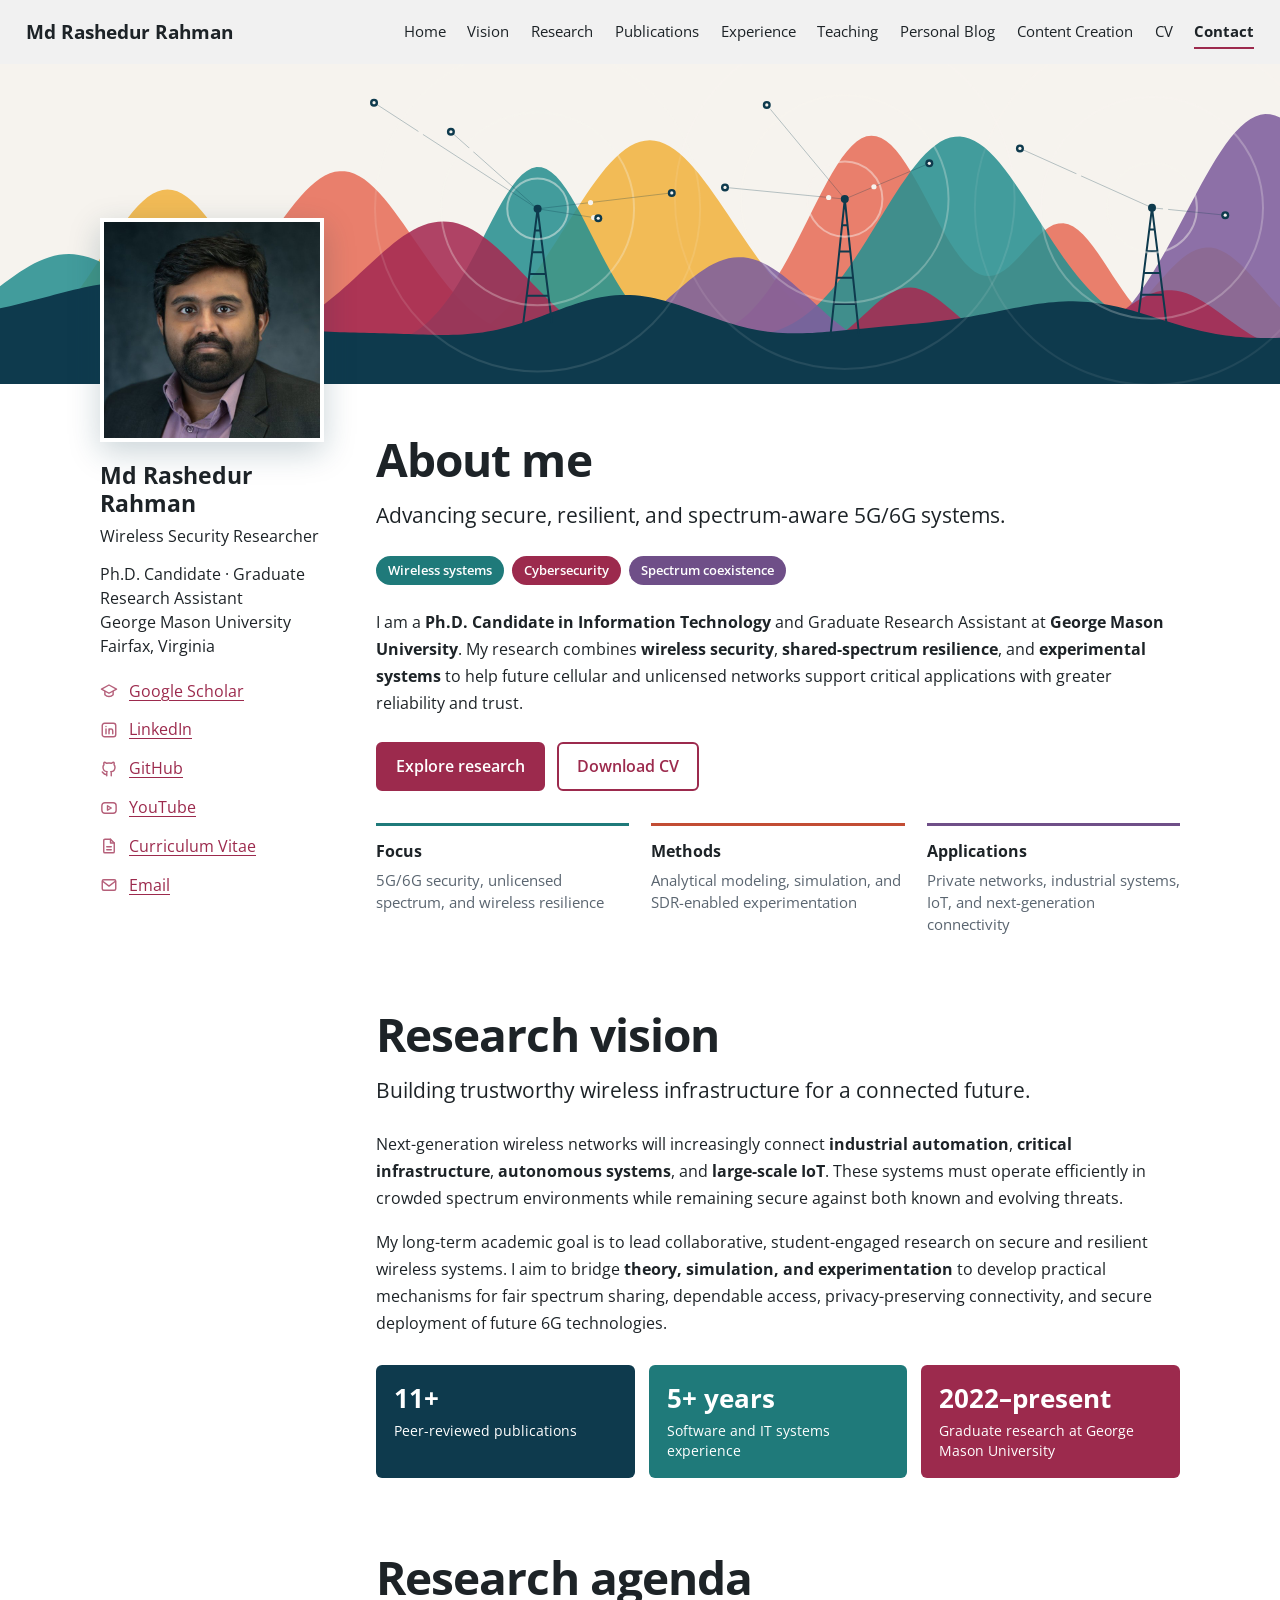
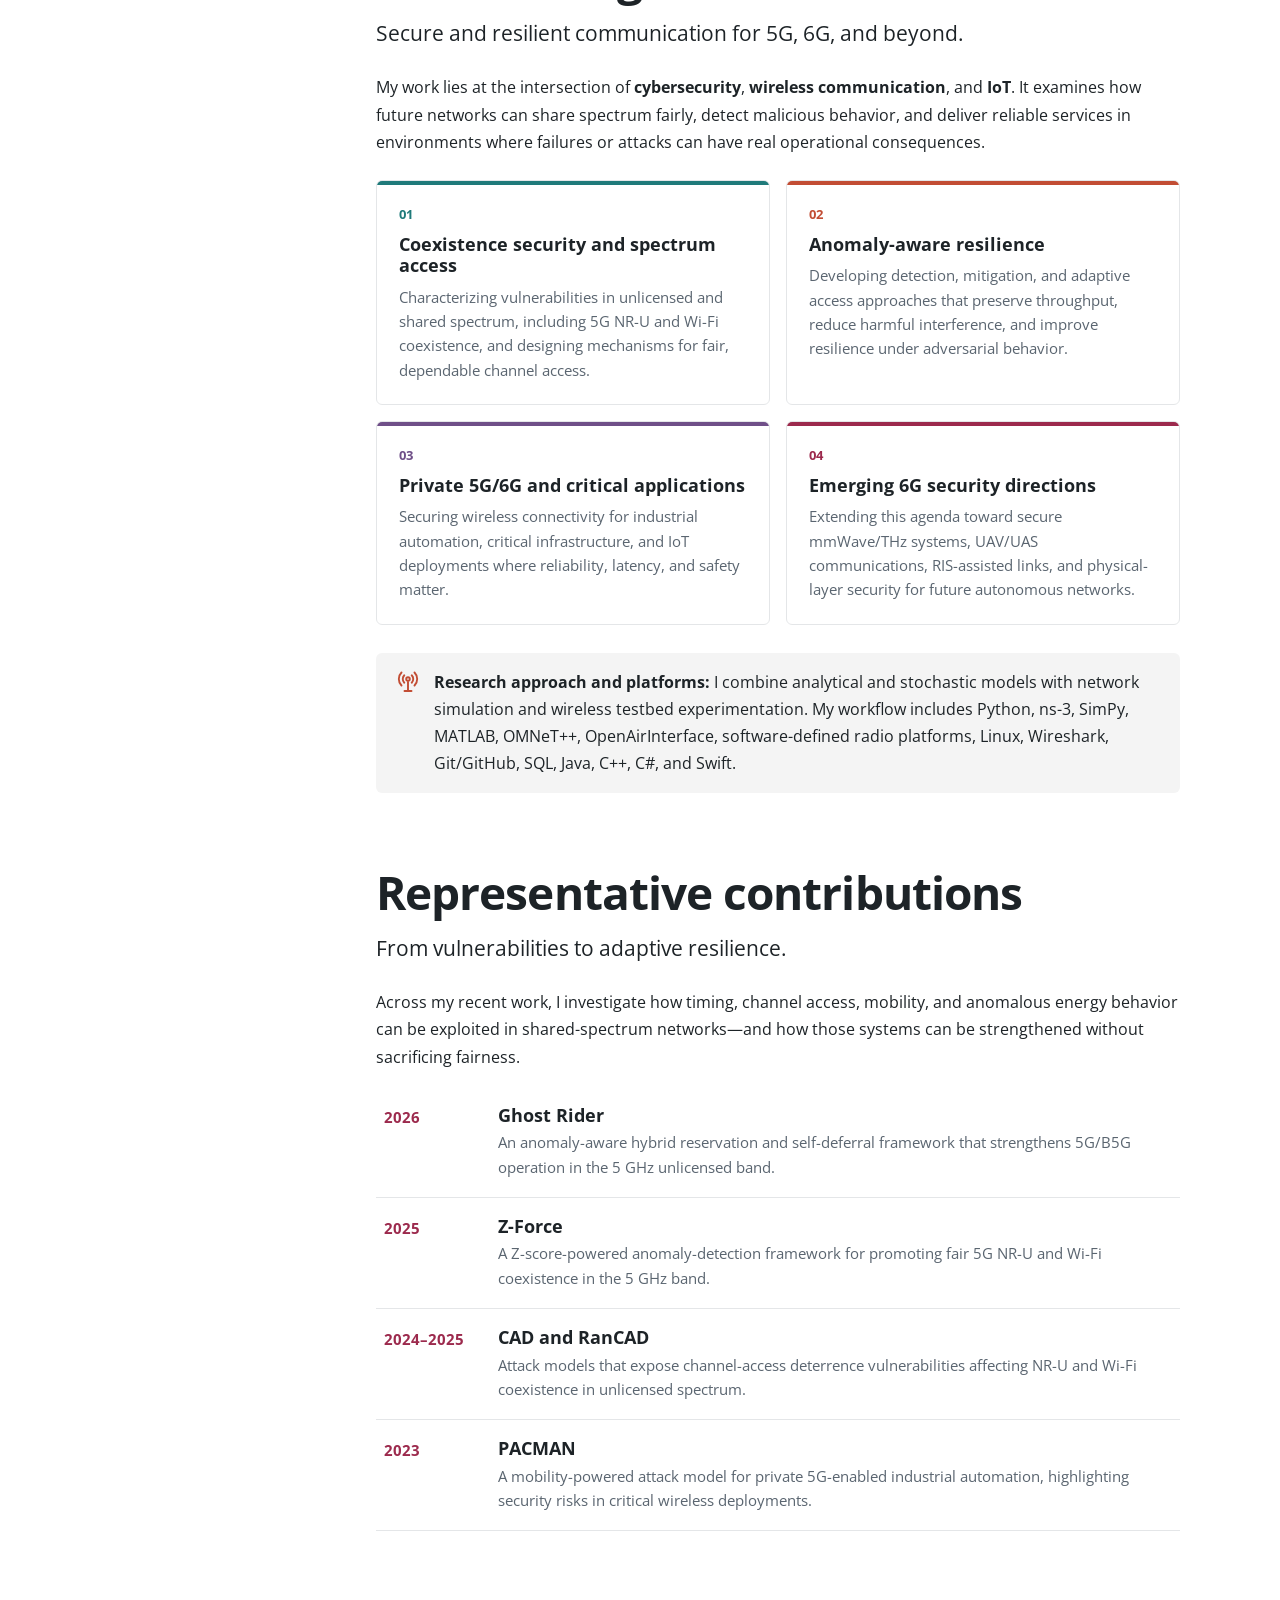
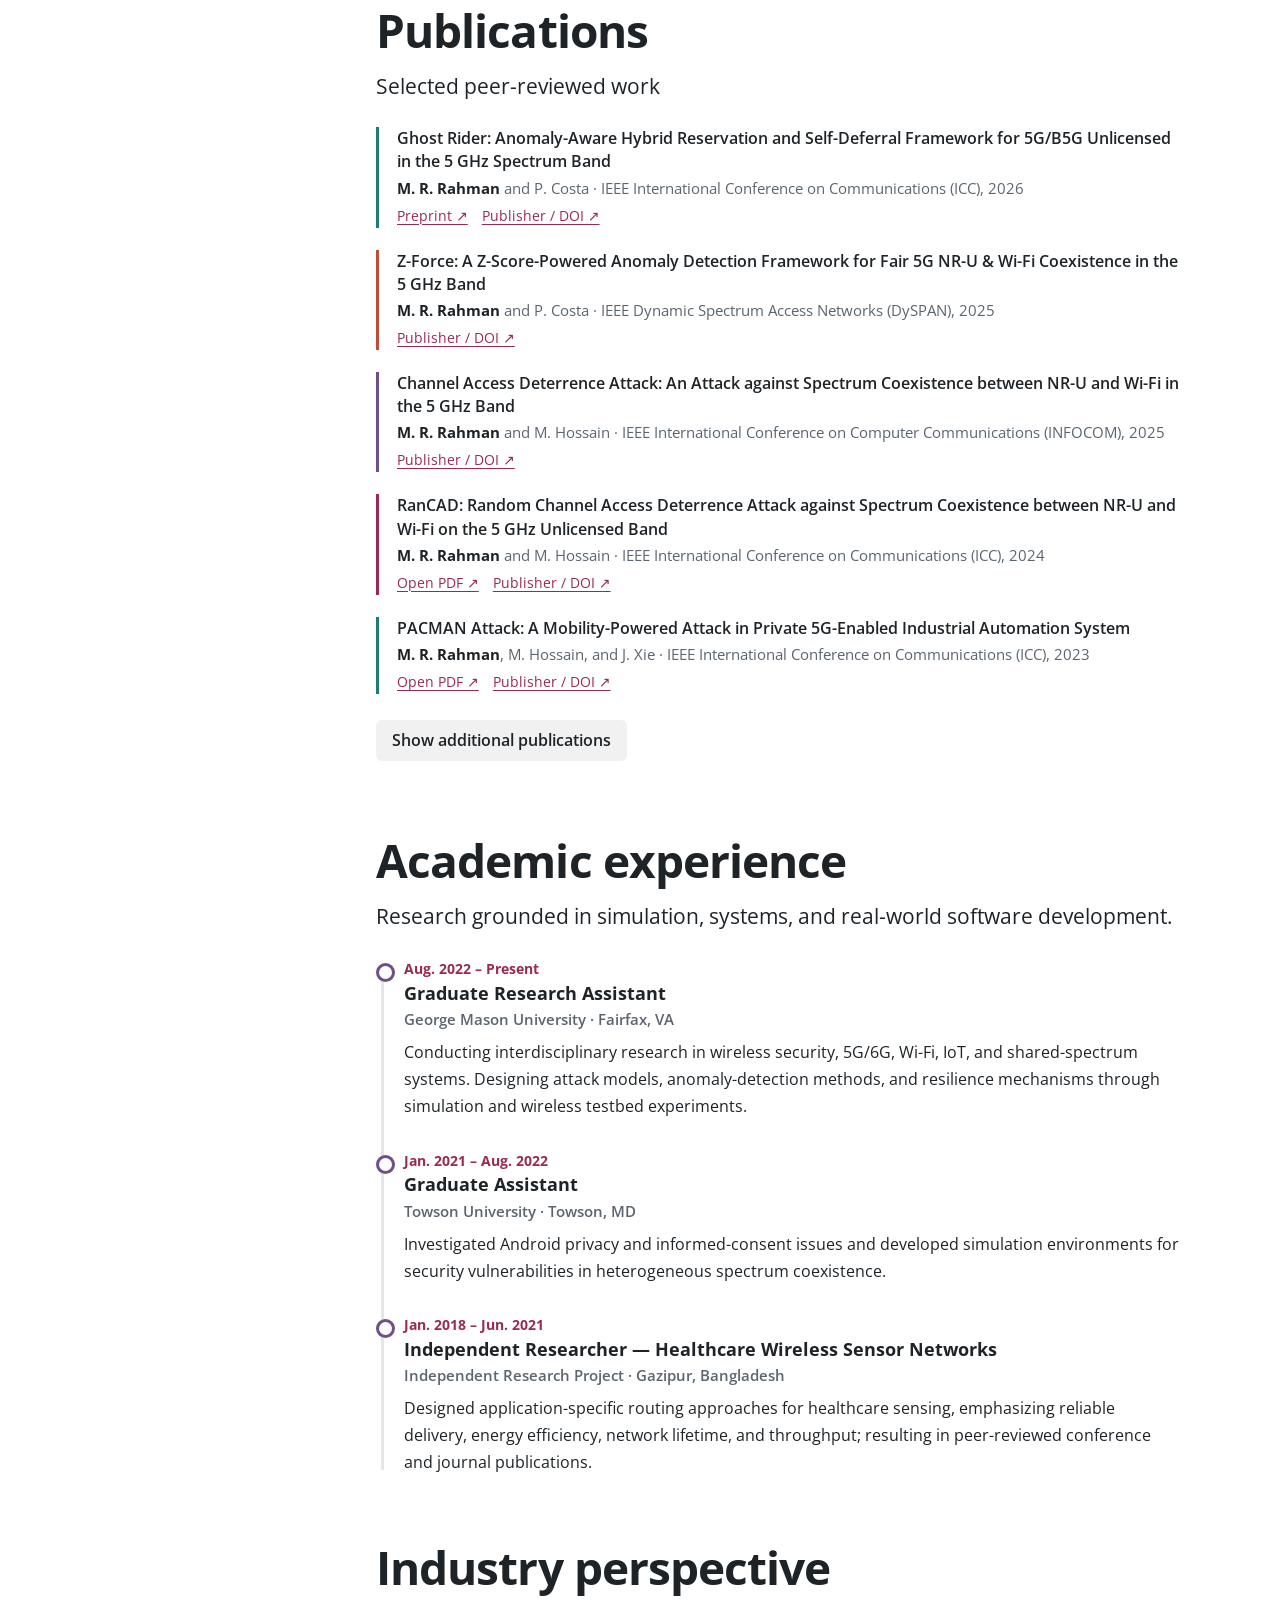
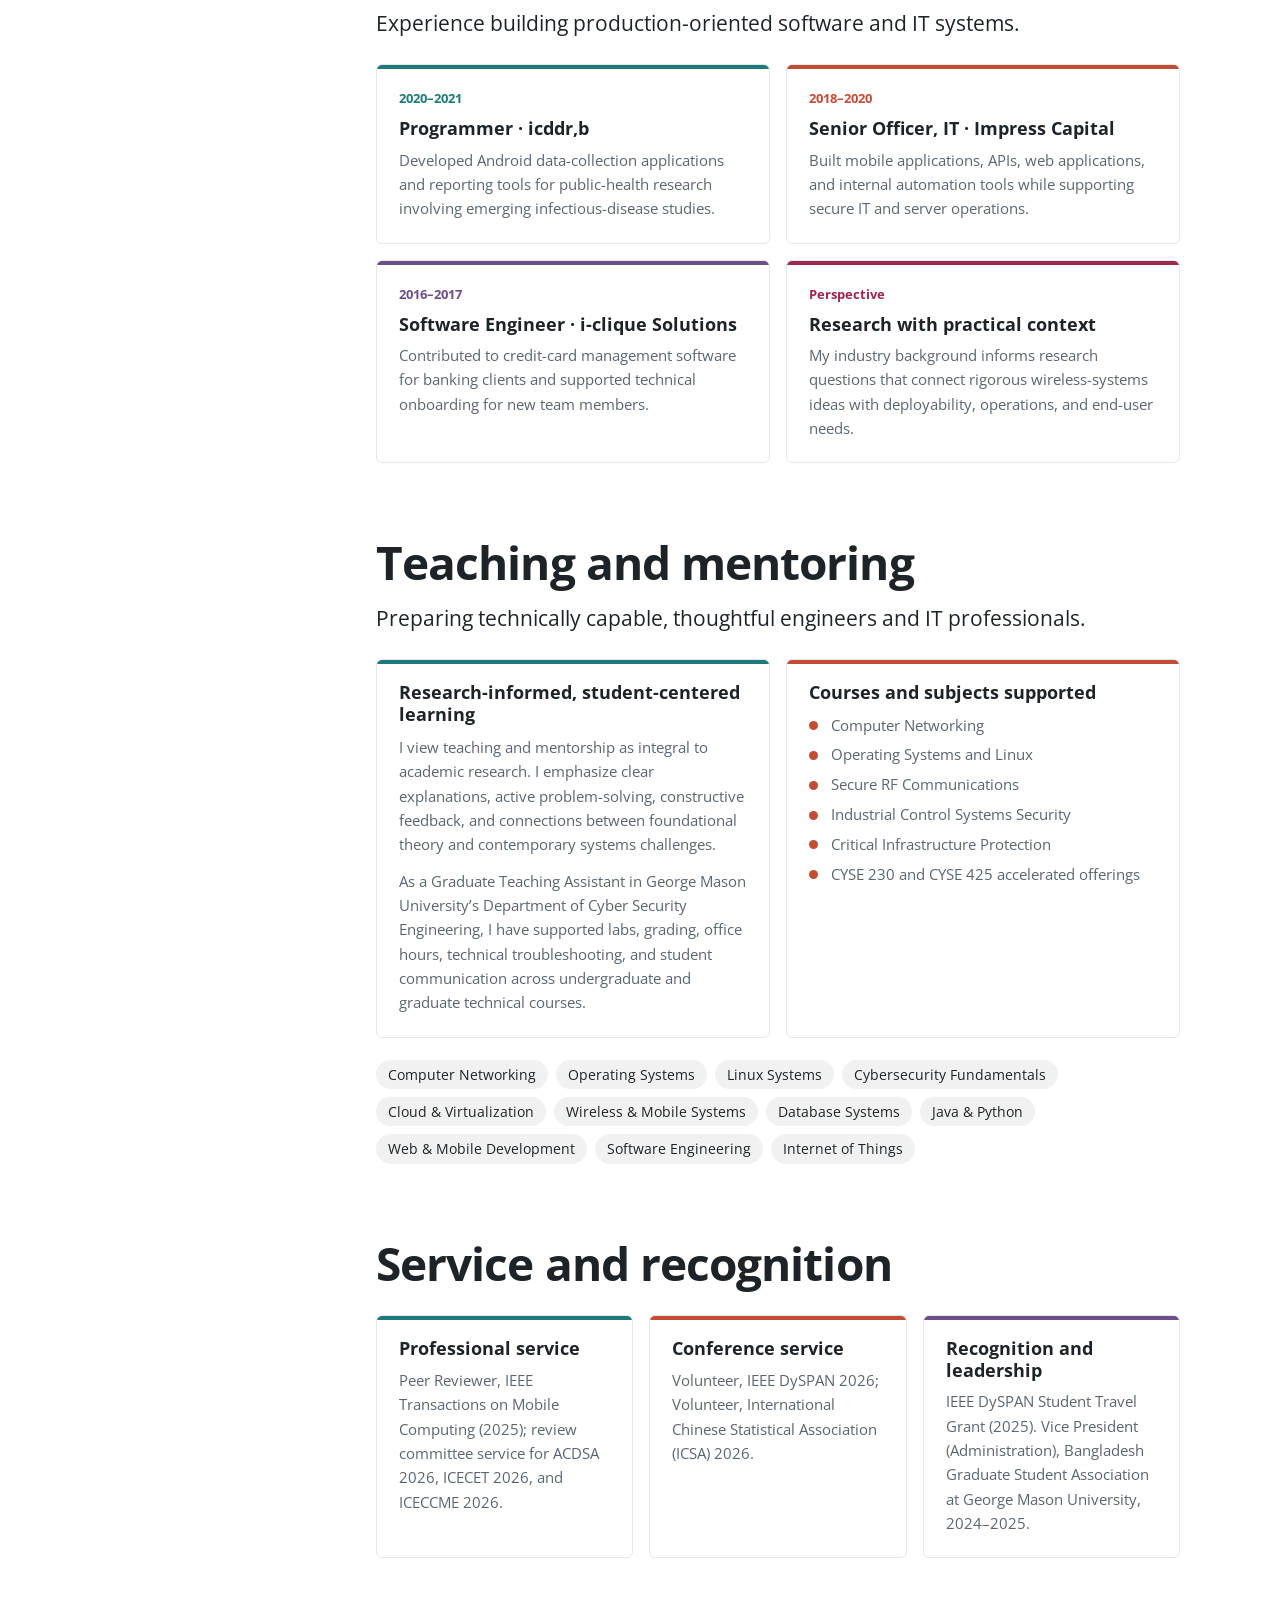
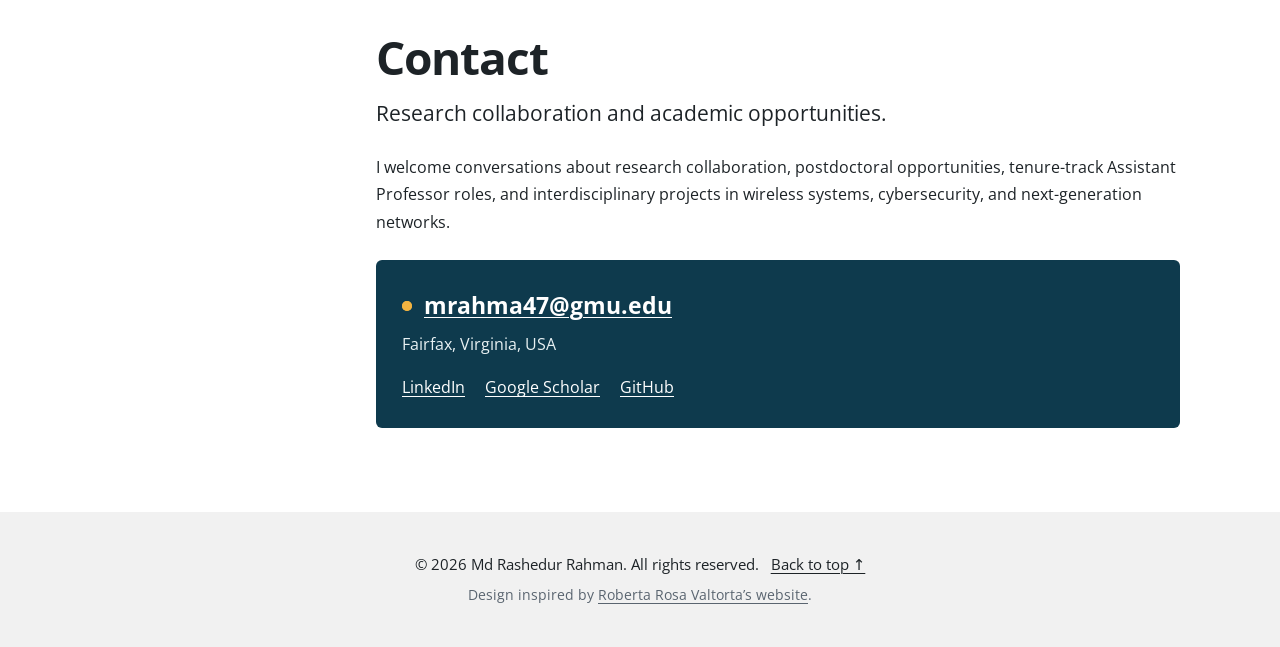
==== commit 2aa572e4: "Link Ghost Rider to its IEEE Xplore publication Co-Authored-By: Claude Opus 5.5 <noreply@anthropic.c" ====
--- a/index.html
+++ b/index.html
@@ -122,9 +122,9 @@
         <p class="lede">Selected peer-reviewed work</p>
         <ol class="publication-list">
           <li>
-            <p class="pub-title"><a href="https://www.researchgate.net/publication/401159210_Ghost_Rider-Anomaly_Aware_Hybrid_Reservation_and_Self-Deferral_Framework_for_5GB5G_Unlicensed_in_the_5GHz_Spectrum_Band" target="_blank" rel="noopener">Ghost Rider: Anomaly-Aware Hybrid Reservation and Self-Deferral Framework for 5G/B5G Unlicensed in the 5 GHz Spectrum Band</a></p>
+            <p class="pub-title"><a href="https://doi.org/10.1109/ICC59461.2026.11586970" target="_blank" rel="noopener">Ghost Rider: Anomaly-Aware Hybrid Reservation and Self-Deferral Framework for 5G/B5G Unlicensed in the 5 GHz Spectrum Band</a></p>
             <p class="pub-meta"><span class="author-me">M. R. Rahman</span> and P. Costa · IEEE International Conference on Communications (ICC), 2026</p>
-            <div class="pub-actions"><a href="https://www.researchgate.net/publication/401159210_Ghost_Rider-Anomaly_Aware_Hybrid_Reservation_and_Self-Deferral_Framework_for_5GB5G_Unlicensed_in_the_5GHz_Spectrum_Band" target="_blank" rel="noopener">Preprint ↗</a></div>
+            <div class="pub-actions"><a href="https://www.researchgate.net/publication/401159210_Ghost_Rider-Anomaly_Aware_Hybrid_Reservation_and_Self-Deferral_Framework_for_5GB5G_Unlicensed_in_the_5GHz_Spectrum_Band" target="_blank" rel="noopener">Preprint ↗</a><a href="https://doi.org/10.1109/ICC59461.2026.11586970" target="_blank" rel="noopener">Publisher / DOI ↗</a></div>
           </li>
           <li>
             <p class="pub-title"><a href="https://doi.org/10.1109/DySPAN64764.2025.11115904" target="_blank" rel="noopener">Z-Force: A Z-Score-Powered Anomaly Detection Framework for Fair 5G NR-U &amp; Wi-Fi Coexistence in the 5 GHz Band</a></p>
